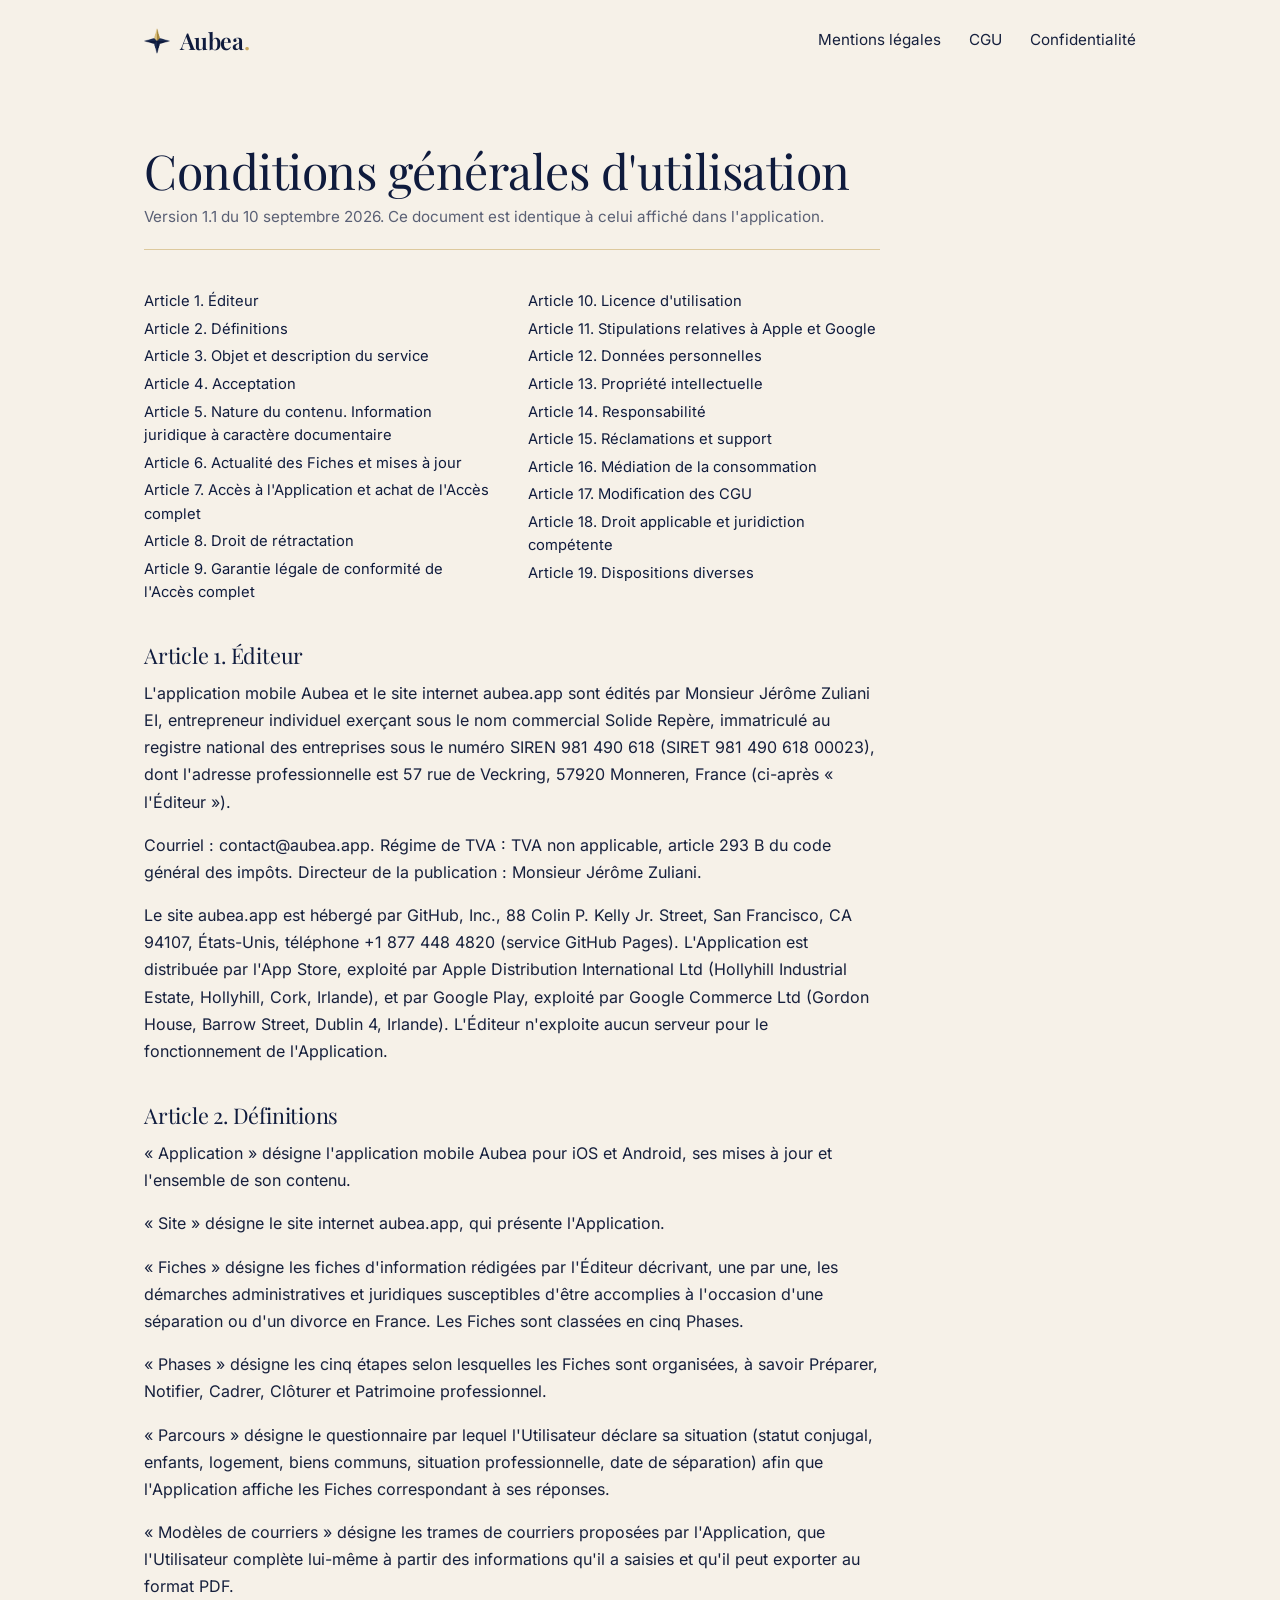
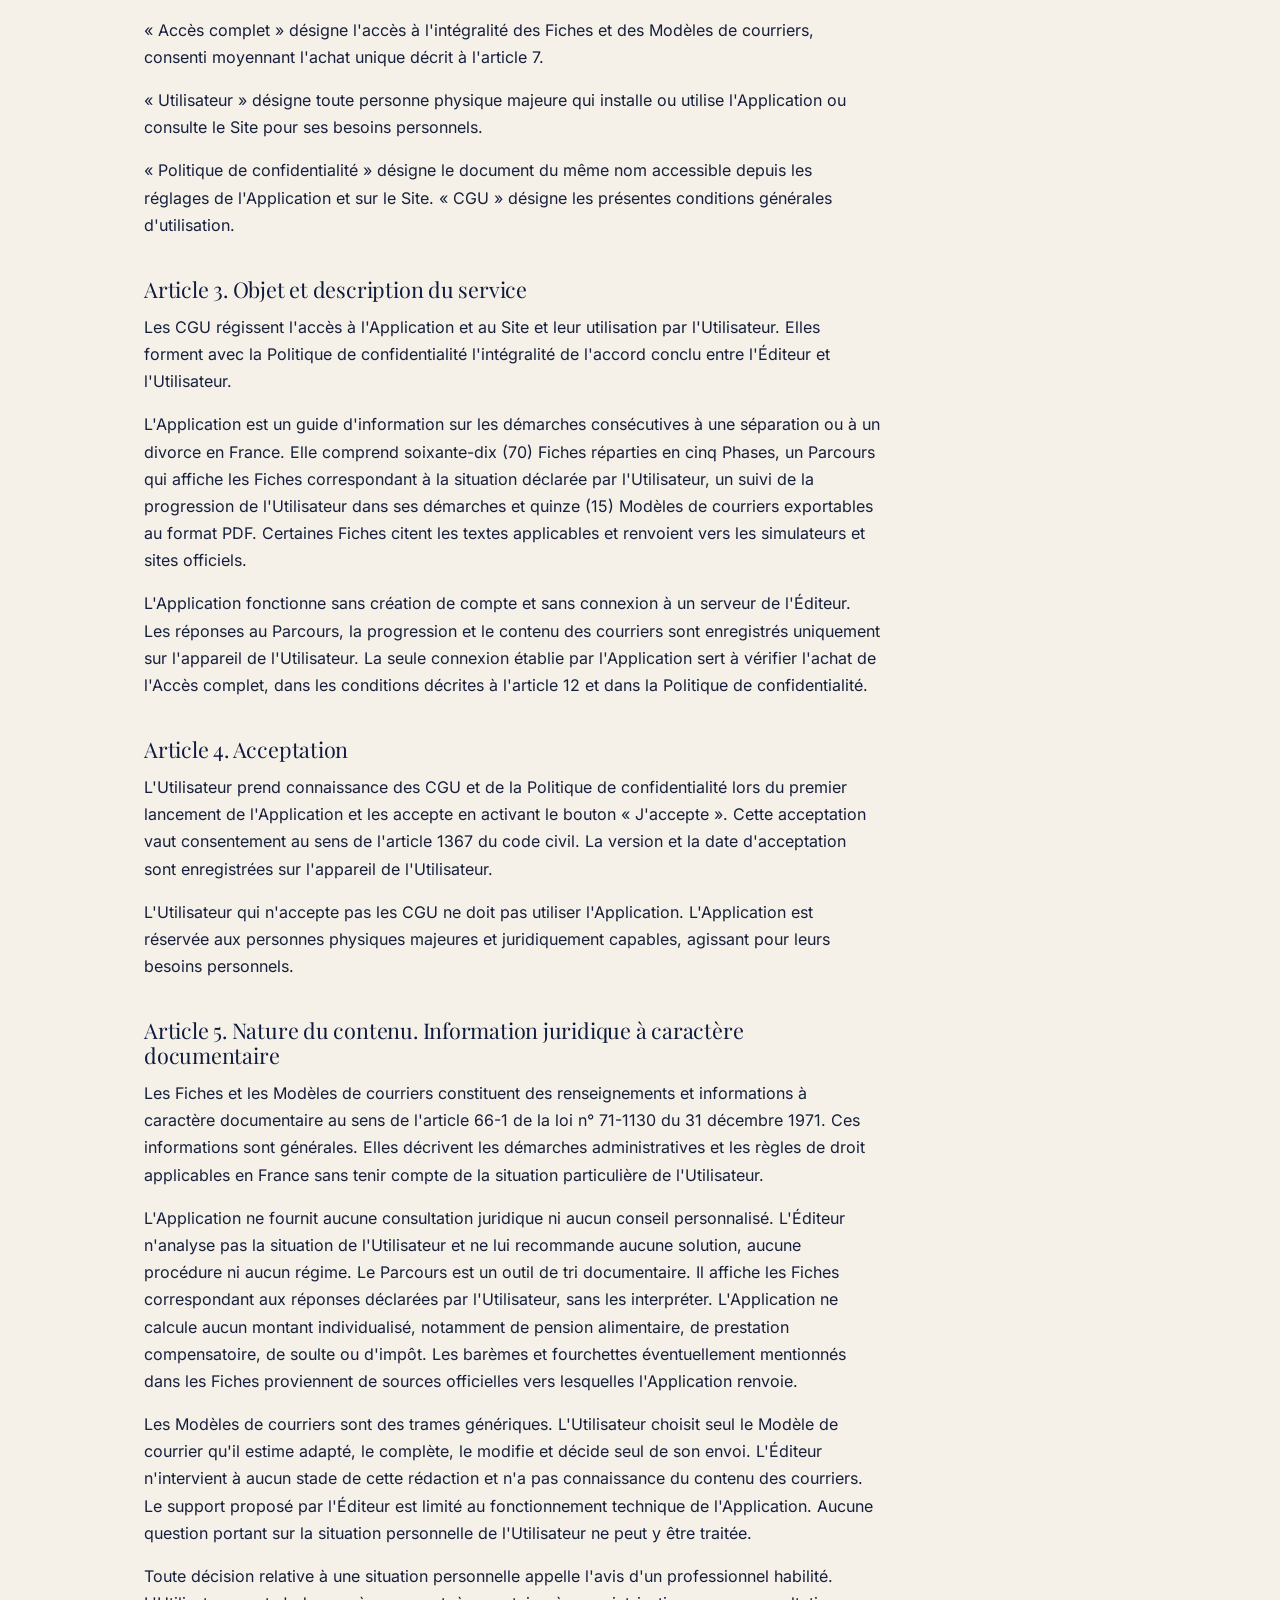
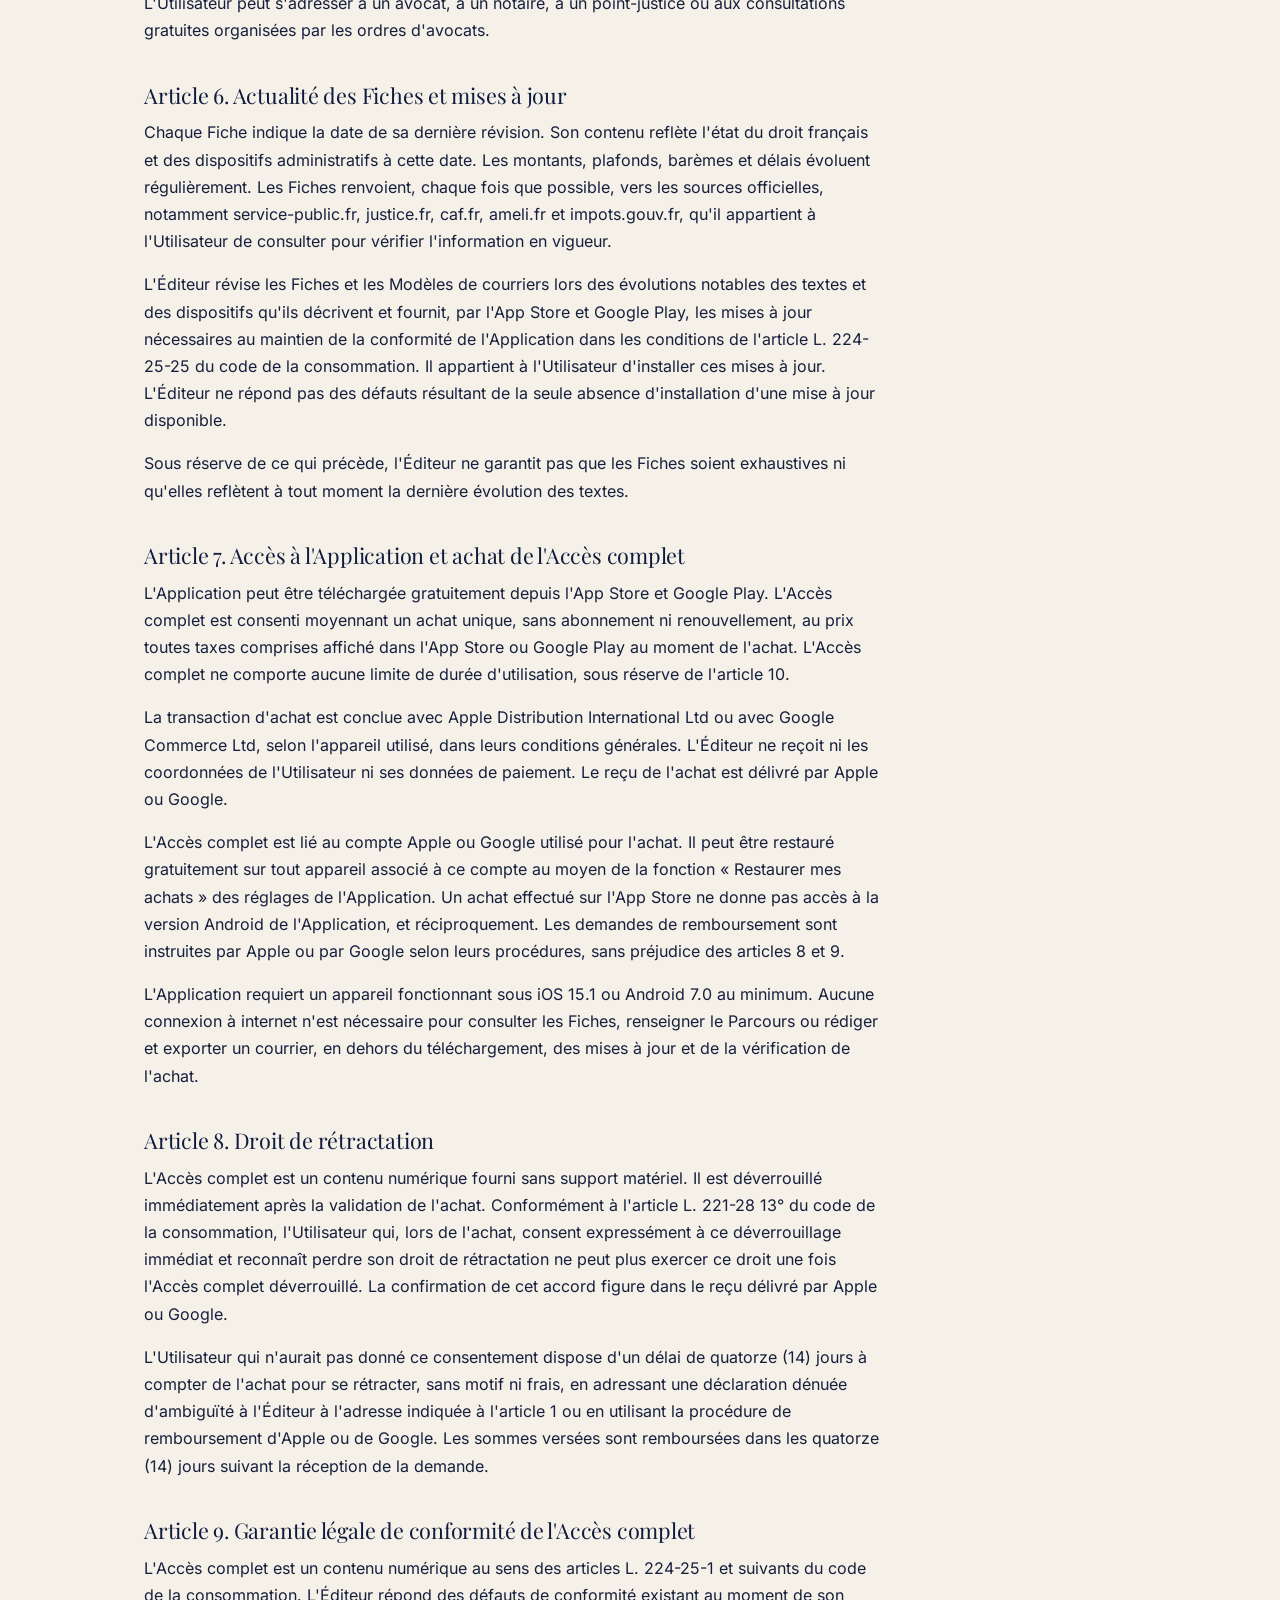
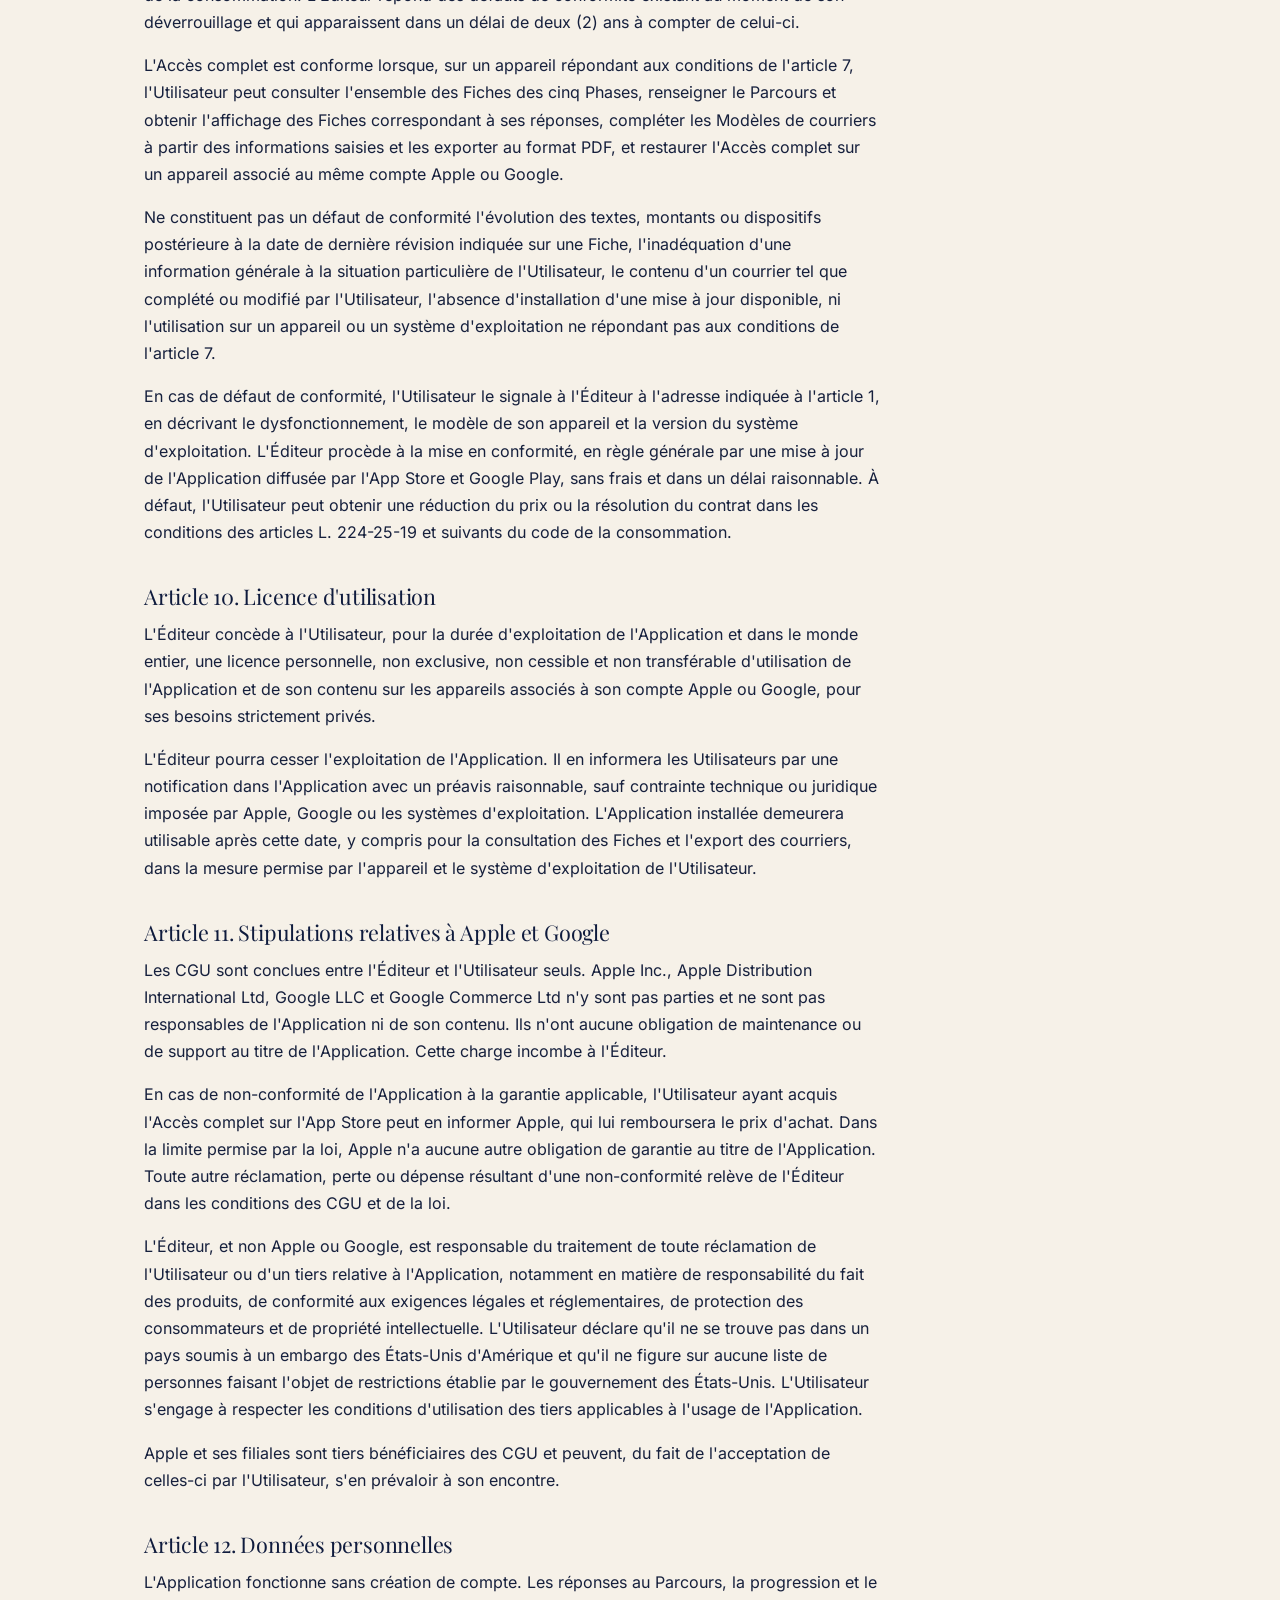
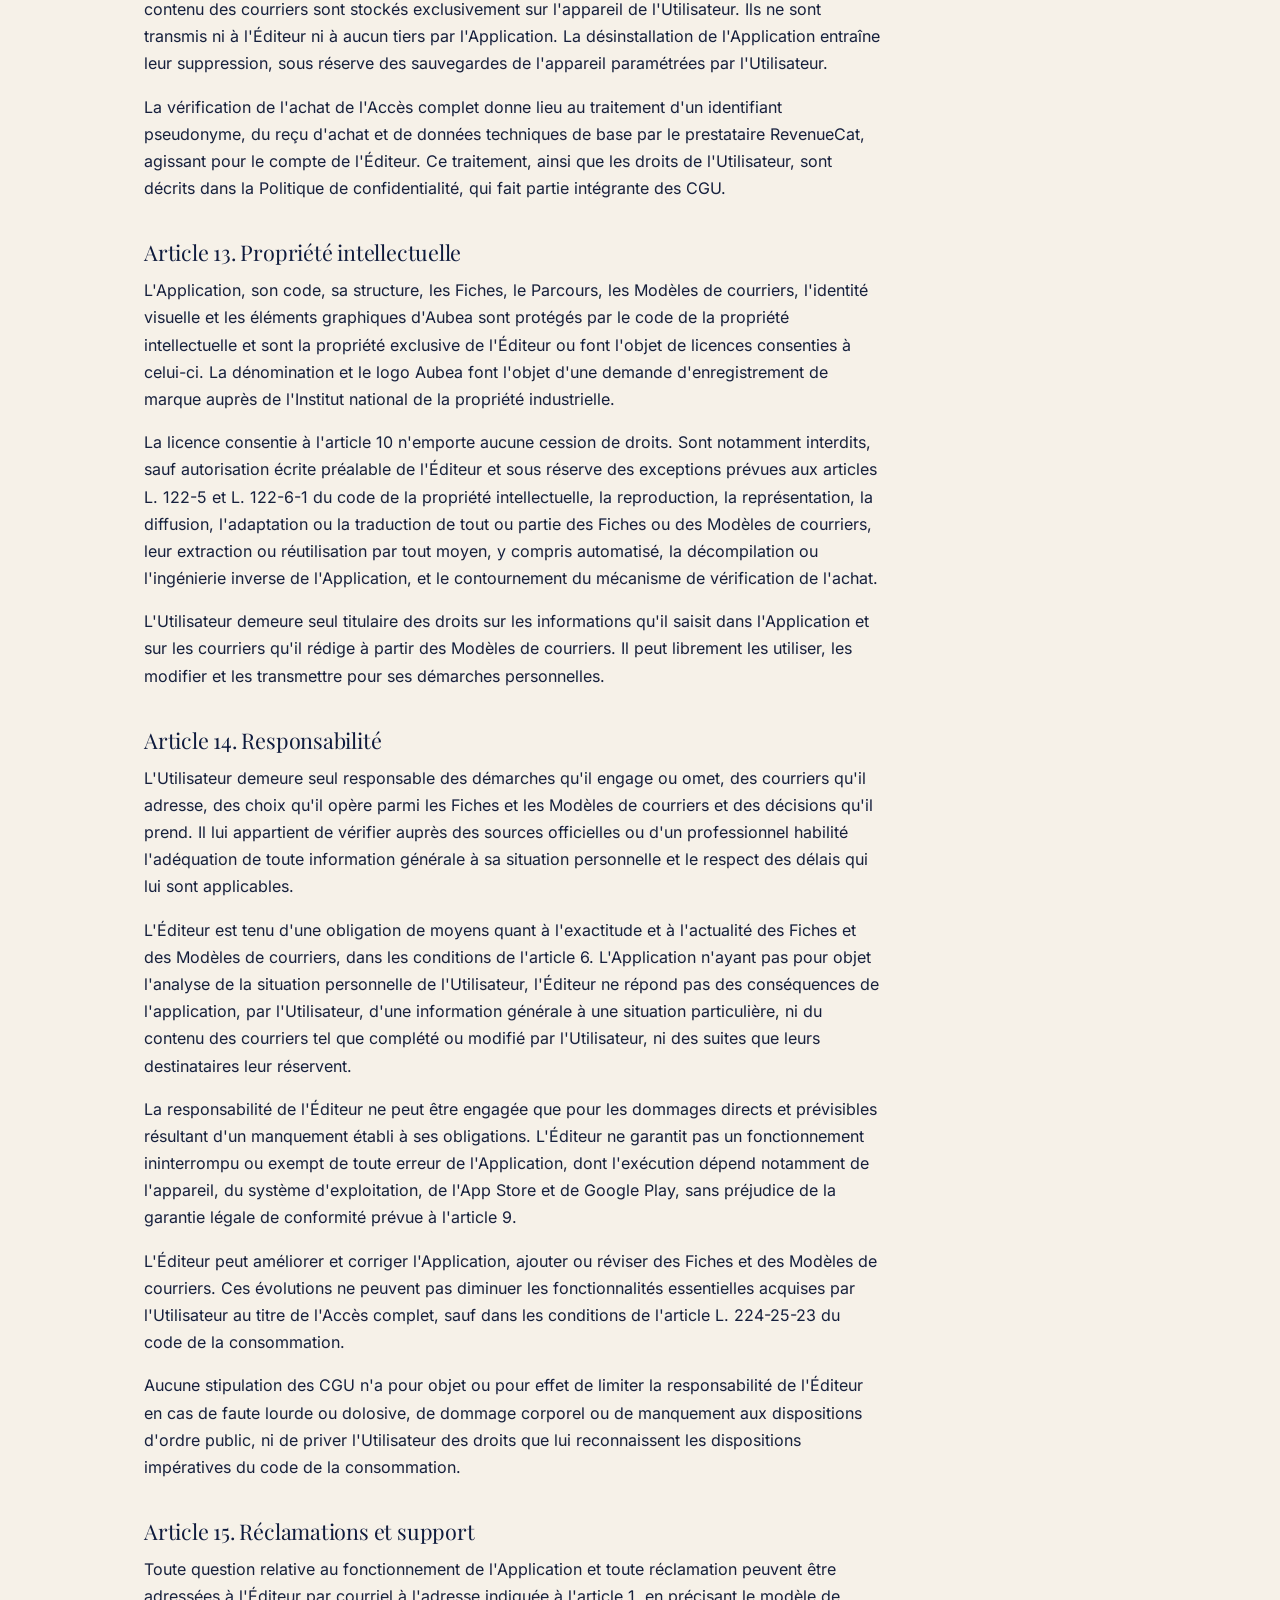
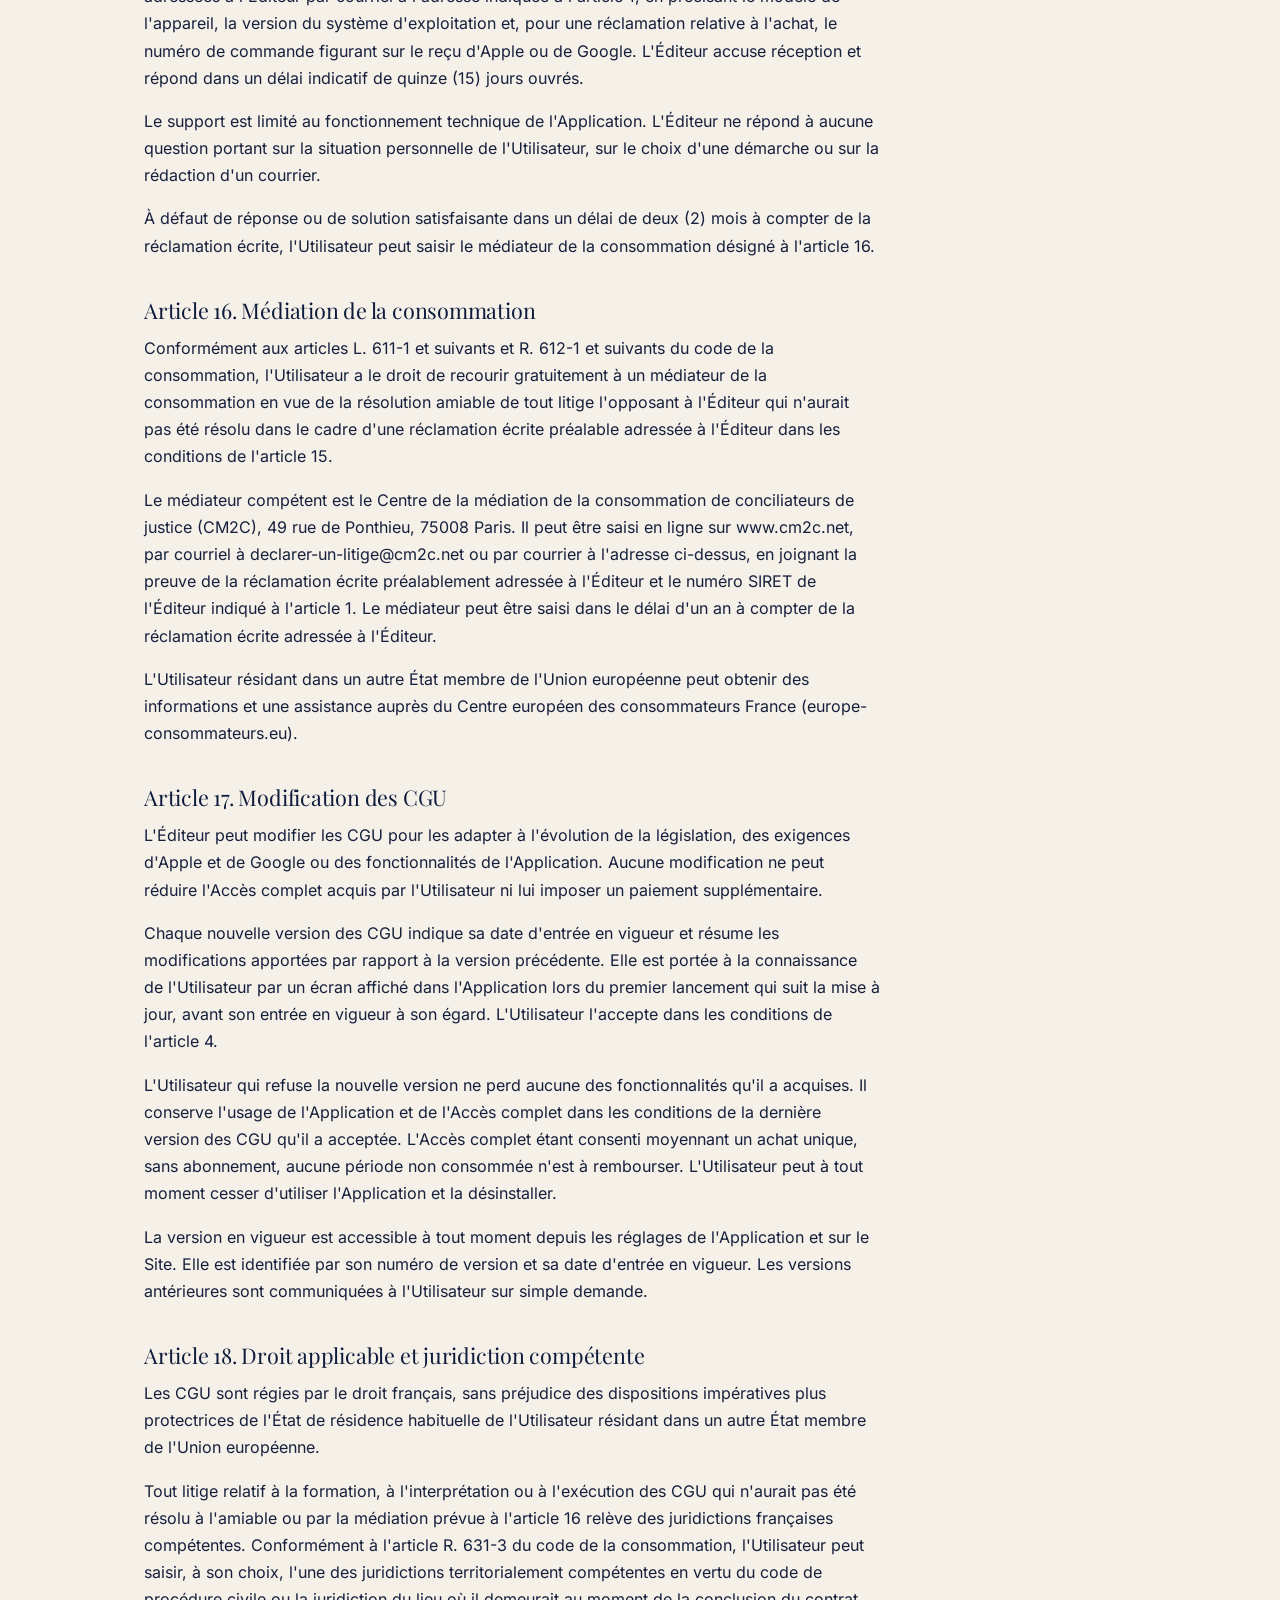
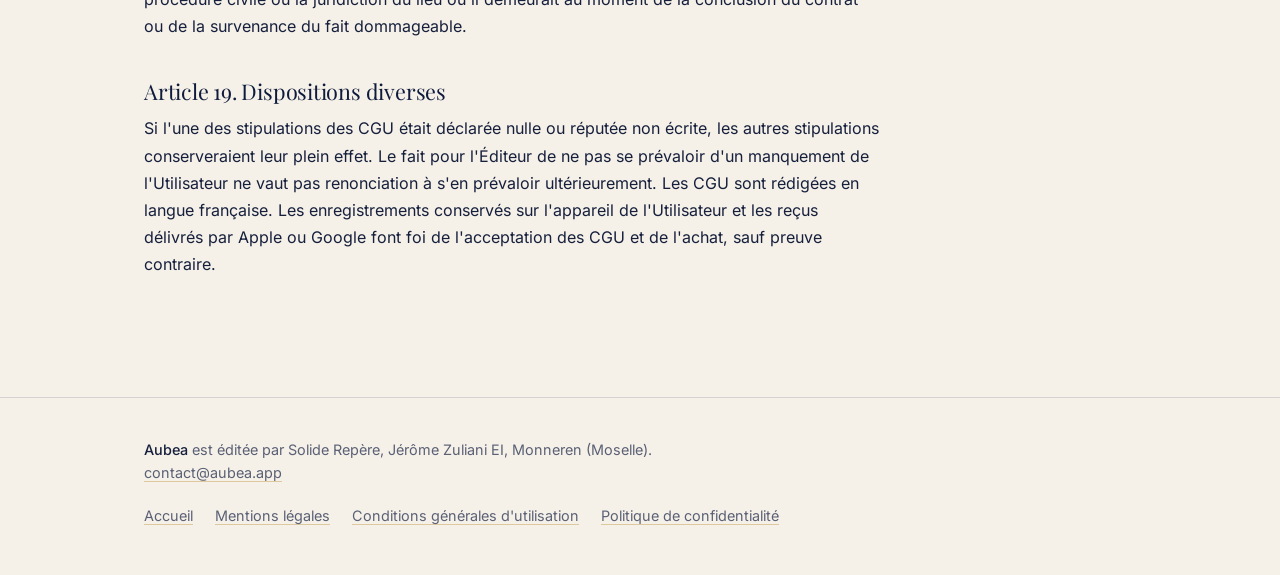
==== cgu.html @ edfd2e70 "Site vitrine aubea.app" ====
<!doctype html>
<html lang="fr">
<head>
  <meta charset="utf-8">
  <meta name="viewport" content="width=device-width, initial-scale=1">
  <title>Conditions générales d'utilisation — Aubea</title>
  <meta name="description" content="Conditions générales d'utilisation de l'application mobile Aubea et du site aubea.app.">
  <link rel="icon" href="images/favicon.png" type="image/png">
  <link rel="apple-touch-icon" href="images/apple-touch-icon.png">
  <meta name="theme-color" content="#0F1B3D">
  <link rel="stylesheet" href="style.css">
</head>
<body>

<header class="site-header">
  <div class="wrap">
    <a class="brand" href="/" aria-label="Aubea, accueil"><img src="images/rose.png" alt=""><span>Aubea</span></a>
    <nav class="site-nav" aria-label="Informations légales">
      <a href="mentions-legales.html">Mentions légales</a>
      <a href="cgu.html">CGU</a>
      <a href="confidentialite.html">Confidentialité</a>
    </nav>
  </div>
</header>

<main class="legal">
  <div class="wrap">
    <article class="doc">
<h1>Conditions générales d'utilisation</h1>
<p class="version">Version 1.1 du 10 septembre 2026. Ce document est identique à celui affiché dans l'application.</p>
<ul class="toc"><li><a href="#article-1-editeur">Article 1. Éditeur</a></li><li><a href="#article-2-definitions">Article 2. Définitions</a></li><li><a href="#article-3-objet-et-description-du-service">Article 3. Objet et description du service</a></li><li><a href="#article-4-acceptation">Article 4. Acceptation</a></li><li><a href="#article-5-nature-du-contenu-information-juridique-a-caractere-documentaire">Article 5. Nature du contenu. Information juridique à caractère documentaire</a></li><li><a href="#article-6-actualite-des-fiches-et-mises-a-jour">Article 6. Actualité des Fiches et mises à jour</a></li><li><a href="#article-7-acces-a-l-application-et-achat-de-l-acces-complet">Article 7. Accès à l'Application et achat de l'Accès complet</a></li><li><a href="#article-8-droit-de-retractation">Article 8. Droit de rétractation</a></li><li><a href="#article-9-garantie-legale-de-conformite-de-l-acces-complet">Article 9. Garantie légale de conformité de l'Accès complet</a></li><li><a href="#article-10-licence-d-utilisation">Article 10. Licence d'utilisation</a></li><li><a href="#article-11-stipulations-relatives-a-apple-et-google">Article 11. Stipulations relatives à Apple et Google</a></li><li><a href="#article-12-donnees-personnelles">Article 12. Données personnelles</a></li><li><a href="#article-13-propriete-intellectuelle">Article 13. Propriété intellectuelle</a></li><li><a href="#article-14-responsabilite">Article 14. Responsabilité</a></li><li><a href="#article-15-reclamations-et-support">Article 15. Réclamations et support</a></li><li><a href="#article-16-mediation-de-la-consommation">Article 16. Médiation de la consommation</a></li><li><a href="#article-17-modification-des-cgu">Article 17. Modification des CGU</a></li><li><a href="#article-18-droit-applicable-et-juridiction-competente">Article 18. Droit applicable et juridiction compétente</a></li><li><a href="#article-19-dispositions-diverses">Article 19. Dispositions diverses</a></li></ul>

<h2 id="article-1-editeur">Article 1. Éditeur</h2>
<p>L'application mobile Aubea et le site internet aubea.app sont édités par Monsieur Jérôme Zuliani EI, entrepreneur individuel exerçant sous le nom commercial Solide Repère, immatriculé au registre national des entreprises sous le numéro SIREN 981 490 618 (SIRET 981 490 618 00023), dont l'adresse professionnelle est 57 rue de Veckring, 57920 Monneren, France (ci-après « l'Éditeur »).</p>
<p>Courriel : contact@aubea.app. Régime de TVA : TVA non applicable, article 293 B du code général des impôts. Directeur de la publication : Monsieur Jérôme Zuliani.</p>
<p>Le site aubea.app est hébergé par GitHub, Inc., 88 Colin P. Kelly Jr. Street, San Francisco, CA 94107, États-Unis, téléphone +1 877 448 4820 (service GitHub Pages). L'Application est distribuée par l'App Store, exploité par Apple Distribution International Ltd (Hollyhill Industrial Estate, Hollyhill, Cork, Irlande), et par Google Play, exploité par Google Commerce Ltd (Gordon House, Barrow Street, Dublin 4, Irlande). L'Éditeur n'exploite aucun serveur pour le fonctionnement de l'Application.</p>

<h2 id="article-2-definitions">Article 2. Définitions</h2>
<p>« Application » désigne l'application mobile Aubea pour iOS et Android, ses mises à jour et l'ensemble de son contenu.</p>
<p>« Site » désigne le site internet aubea.app, qui présente l'Application.</p>
<p>« Fiches » désigne les fiches d'information rédigées par l'Éditeur décrivant, une par une, les démarches administratives et juridiques susceptibles d'être accomplies à l'occasion d'une séparation ou d'un divorce en France. Les Fiches sont classées en cinq Phases.</p>
<p>« Phases » désigne les cinq étapes selon lesquelles les Fiches sont organisées, à savoir Préparer, Notifier, Cadrer, Clôturer et Patrimoine professionnel.</p>
<p>« Parcours » désigne le questionnaire par lequel l'Utilisateur déclare sa situation (statut conjugal, enfants, logement, biens communs, situation professionnelle, date de séparation) afin que l'Application affiche les Fiches correspondant à ses réponses.</p>
<p>« Modèles de courriers » désigne les trames de courriers proposées par l'Application, que l'Utilisateur complète lui-même à partir des informations qu'il a saisies et qu'il peut exporter au format PDF.</p>
<p>« Accès complet » désigne l'accès à l'intégralité des Fiches et des Modèles de courriers, consenti moyennant l'achat unique décrit à l'article 7.</p>
<p>« Utilisateur » désigne toute personne physique majeure qui installe ou utilise l'Application ou consulte le Site pour ses besoins personnels.</p>
<p>« Politique de confidentialité » désigne le document du même nom accessible depuis les réglages de l'Application et sur le Site. « CGU » désigne les présentes conditions générales d'utilisation.</p>

<h2 id="article-3-objet-et-description-du-service">Article 3. Objet et description du service</h2>
<p>Les CGU régissent l'accès à l'Application et au Site et leur utilisation par l'Utilisateur. Elles forment avec la Politique de confidentialité l'intégralité de l'accord conclu entre l'Éditeur et l'Utilisateur.</p>
<p>L'Application est un guide d'information sur les démarches consécutives à une séparation ou à un divorce en France. Elle comprend soixante-dix (70) Fiches réparties en cinq Phases, un Parcours qui affiche les Fiches correspondant à la situation déclarée par l'Utilisateur, un suivi de la progression de l'Utilisateur dans ses démarches et quinze (15) Modèles de courriers exportables au format PDF. Certaines Fiches citent les textes applicables et renvoient vers les simulateurs et sites officiels.</p>
<p>L'Application fonctionne sans création de compte et sans connexion à un serveur de l'Éditeur. Les réponses au Parcours, la progression et le contenu des courriers sont enregistrés uniquement sur l'appareil de l'Utilisateur. La seule connexion établie par l'Application sert à vérifier l'achat de l'Accès complet, dans les conditions décrites à l'article 12 et dans la Politique de confidentialité.</p>

<h2 id="article-4-acceptation">Article 4. Acceptation</h2>
<p>L'Utilisateur prend connaissance des CGU et de la Politique de confidentialité lors du premier lancement de l'Application et les accepte en activant le bouton « J'accepte ». Cette acceptation vaut consentement au sens de l'article 1367 du code civil. La version et la date d'acceptation sont enregistrées sur l'appareil de l'Utilisateur.</p>
<p>L'Utilisateur qui n'accepte pas les CGU ne doit pas utiliser l'Application. L'Application est réservée aux personnes physiques majeures et juridiquement capables, agissant pour leurs besoins personnels.</p>

<h2 id="article-5-nature-du-contenu-information-juridique-a-caractere-documentaire">Article 5. Nature du contenu. Information juridique à caractère documentaire</h2>
<p>Les Fiches et les Modèles de courriers constituent des renseignements et informations à caractère documentaire au sens de l'article 66-1 de la loi n° 71-1130 du 31 décembre 1971. Ces informations sont générales. Elles décrivent les démarches administratives et les règles de droit applicables en France sans tenir compte de la situation particulière de l'Utilisateur.</p>
<p>L'Application ne fournit aucune consultation juridique ni aucun conseil personnalisé. L'Éditeur n'analyse pas la situation de l'Utilisateur et ne lui recommande aucune solution, aucune procédure ni aucun régime. Le Parcours est un outil de tri documentaire. Il affiche les Fiches correspondant aux réponses déclarées par l'Utilisateur, sans les interpréter. L'Application ne calcule aucun montant individualisé, notamment de pension alimentaire, de prestation compensatoire, de soulte ou d'impôt. Les barèmes et fourchettes éventuellement mentionnés dans les Fiches proviennent de sources officielles vers lesquelles l'Application renvoie.</p>
<p>Les Modèles de courriers sont des trames génériques. L'Utilisateur choisit seul le Modèle de courrier qu'il estime adapté, le complète, le modifie et décide seul de son envoi. L'Éditeur n'intervient à aucun stade de cette rédaction et n'a pas connaissance du contenu des courriers. Le support proposé par l'Éditeur est limité au fonctionnement technique de l'Application. Aucune question portant sur la situation personnelle de l'Utilisateur ne peut y être traitée.</p>
<p>Toute décision relative à une situation personnelle appelle l'avis d'un professionnel habilité. L'Utilisateur peut s'adresser à un avocat, à un notaire, à un point-justice ou aux consultations gratuites organisées par les ordres d'avocats.</p>

<h2 id="article-6-actualite-des-fiches-et-mises-a-jour">Article 6. Actualité des Fiches et mises à jour</h2>
<p>Chaque Fiche indique la date de sa dernière révision. Son contenu reflète l'état du droit français et des dispositifs administratifs à cette date. Les montants, plafonds, barèmes et délais évoluent régulièrement. Les Fiches renvoient, chaque fois que possible, vers les sources officielles, notamment service-public.fr, justice.fr, caf.fr, ameli.fr et impots.gouv.fr, qu'il appartient à l'Utilisateur de consulter pour vérifier l'information en vigueur.</p>
<p>L'Éditeur révise les Fiches et les Modèles de courriers lors des évolutions notables des textes et des dispositifs qu'ils décrivent et fournit, par l'App Store et Google Play, les mises à jour nécessaires au maintien de la conformité de l'Application dans les conditions de l'article L. 224-25-25 du code de la consommation. Il appartient à l'Utilisateur d'installer ces mises à jour. L'Éditeur ne répond pas des défauts résultant de la seule absence d'installation d'une mise à jour disponible.</p>
<p>Sous réserve de ce qui précède, l'Éditeur ne garantit pas que les Fiches soient exhaustives ni qu'elles reflètent à tout moment la dernière évolution des textes.</p>

<h2 id="article-7-acces-a-l-application-et-achat-de-l-acces-complet">Article 7. Accès à l'Application et achat de l'Accès complet</h2>
<p>L'Application peut être téléchargée gratuitement depuis l'App Store et Google Play. L'Accès complet est consenti moyennant un achat unique, sans abonnement ni renouvellement, au prix toutes taxes comprises affiché dans l'App Store ou Google Play au moment de l'achat. L'Accès complet ne comporte aucune limite de durée d'utilisation, sous réserve de l'article 10.</p>
<p>La transaction d'achat est conclue avec Apple Distribution International Ltd ou avec Google Commerce Ltd, selon l'appareil utilisé, dans leurs conditions générales. L'Éditeur ne reçoit ni les coordonnées de l'Utilisateur ni ses données de paiement. Le reçu de l'achat est délivré par Apple ou Google.</p>
<p>L'Accès complet est lié au compte Apple ou Google utilisé pour l'achat. Il peut être restauré gratuitement sur tout appareil associé à ce compte au moyen de la fonction « Restaurer mes achats » des réglages de l'Application. Un achat effectué sur l'App Store ne donne pas accès à la version Android de l'Application, et réciproquement. Les demandes de remboursement sont instruites par Apple ou par Google selon leurs procédures, sans préjudice des articles 8 et 9.</p>
<p>L'Application requiert un appareil fonctionnant sous iOS 15.1 ou Android 7.0 au minimum. Aucune connexion à internet n'est nécessaire pour consulter les Fiches, renseigner le Parcours ou rédiger et exporter un courrier, en dehors du téléchargement, des mises à jour et de la vérification de l'achat.</p>

<h2 id="article-8-droit-de-retractation">Article 8. Droit de rétractation</h2>
<p>L'Accès complet est un contenu numérique fourni sans support matériel. Il est déverrouillé immédiatement après la validation de l'achat. Conformément à l'article L. 221-28 13° du code de la consommation, l'Utilisateur qui, lors de l'achat, consent expressément à ce déverrouillage immédiat et reconnaît perdre son droit de rétractation ne peut plus exercer ce droit une fois l'Accès complet déverrouillé. La confirmation de cet accord figure dans le reçu délivré par Apple ou Google.</p>
<p>L'Utilisateur qui n'aurait pas donné ce consentement dispose d'un délai de quatorze (14) jours à compter de l'achat pour se rétracter, sans motif ni frais, en adressant une déclaration dénuée d'ambiguïté à l'Éditeur à l'adresse indiquée à l'article 1 ou en utilisant la procédure de remboursement d'Apple ou de Google. Les sommes versées sont remboursées dans les quatorze (14) jours suivant la réception de la demande.</p>

<h2 id="article-9-garantie-legale-de-conformite-de-l-acces-complet">Article 9. Garantie légale de conformité de l'Accès complet</h2>
<p>L'Accès complet est un contenu numérique au sens des articles L. 224-25-1 et suivants du code de la consommation. L'Éditeur répond des défauts de conformité existant au moment de son déverrouillage et qui apparaissent dans un délai de deux (2) ans à compter de celui-ci.</p>
<p>L'Accès complet est conforme lorsque, sur un appareil répondant aux conditions de l'article 7, l'Utilisateur peut consulter l'ensemble des Fiches des cinq Phases, renseigner le Parcours et obtenir l'affichage des Fiches correspondant à ses réponses, compléter les Modèles de courriers à partir des informations saisies et les exporter au format PDF, et restaurer l'Accès complet sur un appareil associé au même compte Apple ou Google.</p>
<p>Ne constituent pas un défaut de conformité l'évolution des textes, montants ou dispositifs postérieure à la date de dernière révision indiquée sur une Fiche, l'inadéquation d'une information générale à la situation particulière de l'Utilisateur, le contenu d'un courrier tel que complété ou modifié par l'Utilisateur, l'absence d'installation d'une mise à jour disponible, ni l'utilisation sur un appareil ou un système d'exploitation ne répondant pas aux conditions de l'article 7.</p>
<p>En cas de défaut de conformité, l'Utilisateur le signale à l'Éditeur à l'adresse indiquée à l'article 1, en décrivant le dysfonctionnement, le modèle de son appareil et la version du système d'exploitation. L'Éditeur procède à la mise en conformité, en règle générale par une mise à jour de l'Application diffusée par l'App Store et Google Play, sans frais et dans un délai raisonnable. À défaut, l'Utilisateur peut obtenir une réduction du prix ou la résolution du contrat dans les conditions des articles L. 224-25-19 et suivants du code de la consommation.</p>

<h2 id="article-10-licence-d-utilisation">Article 10. Licence d'utilisation</h2>
<p>L'Éditeur concède à l'Utilisateur, pour la durée d'exploitation de l'Application et dans le monde entier, une licence personnelle, non exclusive, non cessible et non transférable d'utilisation de l'Application et de son contenu sur les appareils associés à son compte Apple ou Google, pour ses besoins strictement privés.</p>
<p>L'Éditeur pourra cesser l'exploitation de l'Application. Il en informera les Utilisateurs par une notification dans l'Application avec un préavis raisonnable, sauf contrainte technique ou juridique imposée par Apple, Google ou les systèmes d'exploitation. L'Application installée demeurera utilisable après cette date, y compris pour la consultation des Fiches et l'export des courriers, dans la mesure permise par l'appareil et le système d'exploitation de l'Utilisateur.</p>

<h2 id="article-11-stipulations-relatives-a-apple-et-google">Article 11. Stipulations relatives à Apple et Google</h2>
<p>Les CGU sont conclues entre l'Éditeur et l'Utilisateur seuls. Apple Inc., Apple Distribution International Ltd, Google LLC et Google Commerce Ltd n'y sont pas parties et ne sont pas responsables de l'Application ni de son contenu. Ils n'ont aucune obligation de maintenance ou de support au titre de l'Application. Cette charge incombe à l'Éditeur.</p>
<p>En cas de non-conformité de l'Application à la garantie applicable, l'Utilisateur ayant acquis l'Accès complet sur l'App Store peut en informer Apple, qui lui remboursera le prix d'achat. Dans la limite permise par la loi, Apple n'a aucune autre obligation de garantie au titre de l'Application. Toute autre réclamation, perte ou dépense résultant d'une non-conformité relève de l'Éditeur dans les conditions des CGU et de la loi.</p>
<p>L'Éditeur, et non Apple ou Google, est responsable du traitement de toute réclamation de l'Utilisateur ou d'un tiers relative à l'Application, notamment en matière de responsabilité du fait des produits, de conformité aux exigences légales et réglementaires, de protection des consommateurs et de propriété intellectuelle. L'Utilisateur déclare qu'il ne se trouve pas dans un pays soumis à un embargo des États-Unis d'Amérique et qu'il ne figure sur aucune liste de personnes faisant l'objet de restrictions établie par le gouvernement des États-Unis. L'Utilisateur s'engage à respecter les conditions d'utilisation des tiers applicables à l'usage de l'Application.</p>
<p>Apple et ses filiales sont tiers bénéficiaires des CGU et peuvent, du fait de l'acceptation de celles-ci par l'Utilisateur, s'en prévaloir à son encontre.</p>

<h2 id="article-12-donnees-personnelles">Article 12. Données personnelles</h2>
<p>L'Application fonctionne sans création de compte. Les réponses au Parcours, la progression et le contenu des courriers sont stockés exclusivement sur l'appareil de l'Utilisateur. Ils ne sont transmis ni à l'Éditeur ni à aucun tiers par l'Application. La désinstallation de l'Application entraîne leur suppression, sous réserve des sauvegardes de l'appareil paramétrées par l'Utilisateur.</p>
<p>La vérification de l'achat de l'Accès complet donne lieu au traitement d'un identifiant pseudonyme, du reçu d'achat et de données techniques de base par le prestataire RevenueCat, agissant pour le compte de l'Éditeur. Ce traitement, ainsi que les droits de l'Utilisateur, sont décrits dans la Politique de confidentialité, qui fait partie intégrante des CGU.</p>

<h2 id="article-13-propriete-intellectuelle">Article 13. Propriété intellectuelle</h2>
<p>L'Application, son code, sa structure, les Fiches, le Parcours, les Modèles de courriers, l'identité visuelle et les éléments graphiques d'Aubea sont protégés par le code de la propriété intellectuelle et sont la propriété exclusive de l'Éditeur ou font l'objet de licences consenties à celui-ci. La dénomination et le logo Aubea font l'objet d'une demande d'enregistrement de marque auprès de l'Institut national de la propriété industrielle.</p>
<p>La licence consentie à l'article 10 n'emporte aucune cession de droits. Sont notamment interdits, sauf autorisation écrite préalable de l'Éditeur et sous réserve des exceptions prévues aux articles L. 122-5 et L. 122-6-1 du code de la propriété intellectuelle, la reproduction, la représentation, la diffusion, l'adaptation ou la traduction de tout ou partie des Fiches ou des Modèles de courriers, leur extraction ou réutilisation par tout moyen, y compris automatisé, la décompilation ou l'ingénierie inverse de l'Application, et le contournement du mécanisme de vérification de l'achat.</p>
<p>L'Utilisateur demeure seul titulaire des droits sur les informations qu'il saisit dans l'Application et sur les courriers qu'il rédige à partir des Modèles de courriers. Il peut librement les utiliser, les modifier et les transmettre pour ses démarches personnelles.</p>

<h2 id="article-14-responsabilite">Article 14. Responsabilité</h2>
<p>L'Utilisateur demeure seul responsable des démarches qu'il engage ou omet, des courriers qu'il adresse, des choix qu'il opère parmi les Fiches et les Modèles de courriers et des décisions qu'il prend. Il lui appartient de vérifier auprès des sources officielles ou d'un professionnel habilité l'adéquation de toute information générale à sa situation personnelle et le respect des délais qui lui sont applicables.</p>
<p>L'Éditeur est tenu d'une obligation de moyens quant à l'exactitude et à l'actualité des Fiches et des Modèles de courriers, dans les conditions de l'article 6. L'Application n'ayant pas pour objet l'analyse de la situation personnelle de l'Utilisateur, l'Éditeur ne répond pas des conséquences de l'application, par l'Utilisateur, d'une information générale à une situation particulière, ni du contenu des courriers tel que complété ou modifié par l'Utilisateur, ni des suites que leurs destinataires leur réservent.</p>
<p>La responsabilité de l'Éditeur ne peut être engagée que pour les dommages directs et prévisibles résultant d'un manquement établi à ses obligations. L'Éditeur ne garantit pas un fonctionnement ininterrompu ou exempt de toute erreur de l'Application, dont l'exécution dépend notamment de l'appareil, du système d'exploitation, de l'App Store et de Google Play, sans préjudice de la garantie légale de conformité prévue à l'article 9.</p>
<p>L'Éditeur peut améliorer et corriger l'Application, ajouter ou réviser des Fiches et des Modèles de courriers. Ces évolutions ne peuvent pas diminuer les fonctionnalités essentielles acquises par l'Utilisateur au titre de l'Accès complet, sauf dans les conditions de l'article L. 224-25-23 du code de la consommation.</p>
<p>Aucune stipulation des CGU n'a pour objet ou pour effet de limiter la responsabilité de l'Éditeur en cas de faute lourde ou dolosive, de dommage corporel ou de manquement aux dispositions d'ordre public, ni de priver l'Utilisateur des droits que lui reconnaissent les dispositions impératives du code de la consommation.</p>

<h2 id="article-15-reclamations-et-support">Article 15. Réclamations et support</h2>
<p>Toute question relative au fonctionnement de l'Application et toute réclamation peuvent être adressées à l'Éditeur par courriel à l'adresse indiquée à l'article 1, en précisant le modèle de l'appareil, la version du système d'exploitation et, pour une réclamation relative à l'achat, le numéro de commande figurant sur le reçu d'Apple ou de Google. L'Éditeur accuse réception et répond dans un délai indicatif de quinze (15) jours ouvrés.</p>
<p>Le support est limité au fonctionnement technique de l'Application. L'Éditeur ne répond à aucune question portant sur la situation personnelle de l'Utilisateur, sur le choix d'une démarche ou sur la rédaction d'un courrier.</p>
<p>À défaut de réponse ou de solution satisfaisante dans un délai de deux (2) mois à compter de la réclamation écrite, l'Utilisateur peut saisir le médiateur de la consommation désigné à l'article 16.</p>

<h2 id="article-16-mediation-de-la-consommation">Article 16. Médiation de la consommation</h2>
<p>Conformément aux articles L. 611-1 et suivants et R. 612-1 et suivants du code de la consommation, l'Utilisateur a le droit de recourir gratuitement à un médiateur de la consommation en vue de la résolution amiable de tout litige l'opposant à l'Éditeur qui n'aurait pas été résolu dans le cadre d'une réclamation écrite préalable adressée à l'Éditeur dans les conditions de l'article 15.</p>
<p>Le médiateur compétent est le Centre de la médiation de la consommation de conciliateurs de justice (CM2C), 49 rue de Ponthieu, 75008 Paris. Il peut être saisi en ligne sur www.cm2c.net, par courriel à declarer-un-litige@cm2c.net ou par courrier à l'adresse ci-dessus, en joignant la preuve de la réclamation écrite préalablement adressée à l'Éditeur et le numéro SIRET de l'Éditeur indiqué à l'article 1. Le médiateur peut être saisi dans le délai d'un an à compter de la réclamation écrite adressée à l'Éditeur.</p>
<p>L'Utilisateur résidant dans un autre État membre de l'Union européenne peut obtenir des informations et une assistance auprès du Centre européen des consommateurs France (europe-consommateurs.eu).</p>

<h2 id="article-17-modification-des-cgu">Article 17. Modification des CGU</h2>
<p>L'Éditeur peut modifier les CGU pour les adapter à l'évolution de la législation, des exigences d'Apple et de Google ou des fonctionnalités de l'Application. Aucune modification ne peut réduire l'Accès complet acquis par l'Utilisateur ni lui imposer un paiement supplémentaire.</p>
<p>Chaque nouvelle version des CGU indique sa date d'entrée en vigueur et résume les modifications apportées par rapport à la version précédente. Elle est portée à la connaissance de l'Utilisateur par un écran affiché dans l'Application lors du premier lancement qui suit la mise à jour, avant son entrée en vigueur à son égard. L'Utilisateur l'accepte dans les conditions de l'article 4.</p>
<p>L'Utilisateur qui refuse la nouvelle version ne perd aucune des fonctionnalités qu'il a acquises. Il conserve l'usage de l'Application et de l'Accès complet dans les conditions de la dernière version des CGU qu'il a acceptée. L'Accès complet étant consenti moyennant un achat unique, sans abonnement, aucune période non consommée n'est à rembourser. L'Utilisateur peut à tout moment cesser d'utiliser l'Application et la désinstaller.</p>
<p>La version en vigueur est accessible à tout moment depuis les réglages de l'Application et sur le Site. Elle est identifiée par son numéro de version et sa date d'entrée en vigueur. Les versions antérieures sont communiquées à l'Utilisateur sur simple demande.</p>

<h2 id="article-18-droit-applicable-et-juridiction-competente">Article 18. Droit applicable et juridiction compétente</h2>
<p>Les CGU sont régies par le droit français, sans préjudice des dispositions impératives plus protectrices de l'État de résidence habituelle de l'Utilisateur résidant dans un autre État membre de l'Union européenne.</p>
<p>Tout litige relatif à la formation, à l'interprétation ou à l'exécution des CGU qui n'aurait pas été résolu à l'amiable ou par la médiation prévue à l'article 16 relève des juridictions françaises compétentes. Conformément à l'article R. 631-3 du code de la consommation, l'Utilisateur peut saisir, à son choix, l'une des juridictions territorialement compétentes en vertu du code de procédure civile ou la juridiction du lieu où il demeurait au moment de la conclusion du contrat ou de la survenance du fait dommageable.</p>

<h2 id="article-19-dispositions-diverses">Article 19. Dispositions diverses</h2>
<p>Si l'une des stipulations des CGU était déclarée nulle ou réputée non écrite, les autres stipulations conserveraient leur plein effet. Le fait pour l'Éditeur de ne pas se prévaloir d'un manquement de l'Utilisateur ne vaut pas renonciation à s'en prévaloir ultérieurement. Les CGU sont rédigées en langue française. Les enregistrements conservés sur l'appareil de l'Utilisateur et les reçus délivrés par Apple ou Google font foi de l'acceptation des CGU et de l'achat, sauf preuve contraire.</p>
    </article>
  </div>
</main>

<footer class="site-footer">
  <div class="wrap">
    <div class="who"><b>Aubea</b> est éditée par Solide Repère, Jérôme Zuliani EI, Monneren (Moselle).<br><a href="mailto:contact@aubea.app">contact@aubea.app</a></div>
    <nav aria-label="Informations légales">
      <a href="/">Accueil</a>
      <a href="mentions-legales.html">Mentions légales</a>
      <a href="cgu.html">Conditions générales d'utilisation</a>
      <a href="confidentialite.html">Politique de confidentialité</a>
    </nav>
  </div>
</footer>

</body>
</html>
---- style.css ----
/* aubea.app — feuille de style unique. Polices auto-hébergées (aucun appel externe). */

@font-face { font-family: "Playfair Display"; font-style: normal; font-weight: 400; font-display: swap; src: url("fonts/playfair-display-latin-400-normal.woff2") format("woff2"); }
@font-face { font-family: "Playfair Display"; font-style: italic; font-weight: 400; font-display: swap; src: url("fonts/playfair-display-latin-400-italic.woff2") format("woff2"); }
@font-face { font-family: "Playfair Display"; font-style: normal; font-weight: 500; font-display: swap; src: url("fonts/playfair-display-latin-500-normal.woff2") format("woff2"); }
@font-face { font-family: "Playfair Display"; font-style: normal; font-weight: 600; font-display: swap; src: url("fonts/playfair-display-latin-600-normal.woff2") format("woff2"); }
@font-face { font-family: "Inter"; font-style: normal; font-weight: 400; font-display: swap; src: url("fonts/inter-latin-400-normal.woff2") format("woff2"); }
@font-face { font-family: "Inter"; font-style: normal; font-weight: 500; font-display: swap; src: url("fonts/inter-latin-500-normal.woff2") format("woff2"); }
@font-face { font-family: "Inter"; font-style: normal; font-weight: 600; font-display: swap; src: url("fonts/inter-latin-600-normal.woff2") format("woff2"); }

:root {
  --navy: #0F1B3D;
  --navy-deep: #0A1330;
  --gold: #C9A961;
  --gold-soft: #E6D5A8;
  --cream: #F6F1E8;
  --paper: #FCFAF5;
  --ink: #16203D;
  --muted: #5A6075;
  --line: rgba(15, 27, 61, 0.14);
  --line-gold: rgba(201, 169, 97, 0.55);
  --serif: "Playfair Display", "Iowan Old Style", Georgia, serif;
  --sans: "Inter", -apple-system, "Segoe UI", Helvetica, Arial, sans-serif;
  --measure: 62ch;
  --gutter: clamp(20px, 5vw, 64px);
}

*, *::before, *::after { box-sizing: border-box; }
html { scroll-behavior: smooth; -webkit-text-size-adjust: 100%; }
@media (prefers-reduced-motion: reduce) { html { scroll-behavior: auto; } }

body {
  margin: 0;
  font-family: var(--sans);
  font-size: 17px;
  line-height: 1.6;
  color: var(--ink);
  background: var(--cream);
}

h1, h2, h3 { font-family: var(--serif); font-weight: 400; margin: 0; letter-spacing: -0.01em; }
h1 { font-size: clamp(2.4rem, 6vw, 4.4rem); line-height: 1.05; }
h2 { font-size: clamp(1.9rem, 3.6vw, 2.7rem); line-height: 1.15; }
h3 { font-size: 1.4rem; line-height: 1.25; }
p { margin: 0 0 1em; }
a { color: var(--navy); text-decoration-color: var(--line-gold); text-underline-offset: 3px; }
a:hover { text-decoration-color: var(--gold); }
:focus-visible { outline: 2px solid var(--gold); outline-offset: 3px; }
img { max-width: 100%; height: auto; display: block; }
.wrap { max-width: 1120px; margin: 0 auto; padding-inline: var(--gutter); }

/* ─── En-tête ─── */
.site-header { padding: 22px 0; }
.site-header .wrap { display: flex; align-items: center; justify-content: space-between; gap: 24px; }
.brand { display: inline-flex; align-items: center; gap: 10px; text-decoration: none; color: var(--navy); }
.brand img { width: 26px; height: 26px; }
.brand span { font-family: var(--serif); font-size: 1.45rem; font-weight: 600; letter-spacing: -0.01em; }
.brand span::after { content: "."; color: var(--gold); }
.site-nav { display: flex; gap: 28px; font-size: 0.95rem; }
.site-nav a { text-decoration: none; color: var(--ink); }
.site-nav a:hover { color: var(--navy); text-decoration: underline; }
.site-nav a { white-space: nowrap; }
@media (max-width: 560px) { .site-nav { gap: 16px; font-size: 0.9rem; } .site-nav a:first-child { display: none; } }

/* ─── Hero ─── */
.hero { padding: clamp(32px, 7vw, 96px) 0 clamp(40px, 7vw, 96px); }
.hero .wrap { display: grid; grid-template-columns: minmax(0, 1.15fr) minmax(0, 0.85fr); gap: clamp(32px, 6vw, 80px); align-items: center; }
.hero-copy { max-width: 36rem; }
.hero-copy h1 { margin-bottom: 24px; color: var(--navy); }
.hero-copy .lead { font-size: 1.15rem; line-height: 1.55; color: var(--ink); max-width: 32rem; }
.hero-copy .lead strong { font-weight: 600; }
.store-row { display: flex; flex-wrap: wrap; gap: 12px; margin: 28px 0 14px; }
.store {
  display: inline-flex; align-items: center; gap: 12px;
  padding: 12px 18px 12px 14px; border-radius: 12px;
  border: 1.5px solid var(--navy); color: var(--navy); text-decoration: none;
  font-size: 0.95rem; line-height: 1.15; background: transparent;
}
.store svg { width: 22px; height: 22px; flex: none; }
.store small { display: block; font-size: 0.72rem; color: var(--muted); }
.store b { font-weight: 600; }
.store[aria-disabled="true"] { opacity: 0.6; cursor: default; }
.hero-note { font-size: 0.92rem; color: var(--muted); margin: 0; }

/* La rose des vents : l'élément mémorable, posée sur deux anneaux gradués. */
.compass { position: relative; aspect-ratio: 1; width: min(100%, 440px); margin-inline: auto; }
.compass .ring { position: absolute; inset: 0; border-radius: 50%; border: 1px solid var(--line-gold); }
.compass .ring.inner { inset: 13%; border-color: var(--line); }
.compass .ticks { position: absolute; inset: 0; border-radius: 50%;
  background:
    conic-gradient(from -0.4deg, var(--gold) 0 0.8deg, transparent 0 90deg),
    conic-gradient(from 89.6deg, var(--gold) 0 0.8deg, transparent 0 90deg),
    conic-gradient(from 179.6deg, var(--gold) 0 0.8deg, transparent 0 90deg),
    conic-gradient(from 269.6deg, var(--gold) 0 0.8deg, transparent 0 90deg);
  -webkit-mask: radial-gradient(circle, transparent 0 46%, #000 46.5% 50%, transparent 50.5%);
          mask: radial-gradient(circle, transparent 0 46%, #000 46.5% 50%, transparent 50.5%);
}
.compass img { position: absolute; inset: 24%; width: 52%; height: 52%; object-fit: contain; }
.compass .pt { position: absolute; font-family: var(--serif); font-size: 0.95rem; color: var(--muted); letter-spacing: 0.04em; }
.compass .pt.n { top: 2.5%; left: 50%; transform: translateX(-50%); }
.compass .pt.s { bottom: 2.5%; left: 50%; transform: translateX(-50%); }
.compass .pt.e { right: 3%; top: 50%; transform: translateY(-50%); }
.compass .pt.w { left: 3%; top: 50%; transform: translateY(-50%); }

@media (max-width: 860px) {
  .hero .wrap { grid-template-columns: 1fr; }
  .compass { width: min(72vw, 340px); order: -1; }
}

/* ─── Sections ─── */
.section { padding: clamp(48px, 8vw, 112px) 0; }
.section + .section { border-top: 1px solid var(--line); }
.section-head { max-width: 40rem; margin-bottom: clamp(28px, 4vw, 48px); }
.section-head h2 { color: var(--navy); margin-bottom: 14px; }
.section-head p { color: var(--muted); font-size: 1.05rem; margin: 0; }

.prose { max-width: var(--measure); }
.prose h2, .limits h2 { color: var(--navy); margin-bottom: 18px; }
.prose p { font-size: 1.08rem; }
.prose .pull { font-family: var(--serif); font-style: italic; font-size: 1.45rem; line-height: 1.35; color: var(--navy); margin: 28px 0 0; padding-left: 20px; border-left: 2px solid var(--gold); }

/* Les cinq phases : une vraie séquence, donc numérotée. */
.phases { list-style: none; margin: 0; padding: 0; display: grid; grid-template-columns: repeat(5, 1fr); gap: 0; border-top: 1px solid var(--navy); }
.phases li { padding: 22px 18px 26px 0; border-right: 1px solid var(--line); margin-right: 18px; }
.phases li:last-child { border-right: 0; margin-right: 0; }
.phases .num { font-family: var(--serif); font-size: 2.2rem; line-height: 1; color: var(--gold); }
.phases h3 { margin: 10px 0 4px; font-size: 1.35rem; color: var(--navy); }
.phases .count { font-size: 0.85rem; color: var(--muted); margin-bottom: 10px; }
.phases p { font-size: 0.95rem; color: var(--ink); margin: 0; }
.phases .opt { font-size: 0.82rem; color: var(--muted); margin-top: 10px; }
@media (max-width: 960px) { .phases { grid-template-columns: repeat(2, 1fr); border-top: 0; } .phases li { border-right: 0; margin-right: 0; border-top: 1px solid var(--navy); padding-right: 18px; } }
@media (max-width: 520px) { .phases { grid-template-columns: 1fr; } }

/* Trois colonnes « comment ça marche » : sans cartes, colonnes séparées par des filets. */
.how { display: grid; grid-template-columns: repeat(3, 1fr); gap: clamp(24px, 4vw, 56px); }
.how > div { padding-top: 18px; border-top: 2px solid var(--gold); }
.how h3 { color: var(--navy); margin-bottom: 10px; }
.how p { font-size: 0.98rem; margin: 0 0 10px; }
.how ul { margin: 0; padding-left: 18px; font-size: 0.95rem; color: var(--ink); }
.how li { margin-bottom: 4px; }
@media (max-width: 800px) { .how { grid-template-columns: 1fr; } }

/* ─── Aperçu sombre avec la maquette téléphone ─── */
.dark { background: var(--navy-deep); color: #fff; }
.dark .section-head h2 { color: #fff; }
.dark .section-head p { color: rgba(255,255,255,0.7); }
.preview { display: grid; grid-template-columns: minmax(0, 1fr) minmax(0, 1fr); gap: clamp(28px, 5vw, 72px); align-items: center; }
.preview .section-head { margin-bottom: 0; }
.preview .section-head p + p { margin-top: 12px; }
.phone { width: min(100%, 360px); margin-inline: auto; background: var(--cream); color: var(--ink); border-radius: 36px; padding: 18px 16px 22px; box-shadow: 0 30px 60px rgba(0,0,0,0.35), 0 0 0 8px #1C2749, 0 0 0 9px rgba(255,255,255,0.08); }
.phone .bar { width: 96px; height: 5px; border-radius: 3px; background: rgba(15,27,61,0.18); margin: 0 auto 18px; }
.phone .kicker { font-size: 0.72rem; letter-spacing: 0.08em; text-transform: uppercase; color: var(--gold); font-weight: 600; }
.phone .ttl { font-family: var(--serif); font-size: 1.35rem; color: var(--navy); margin: 6px 0 12px; }
.phone .progress { height: 6px; border-radius: 3px; background: rgba(15,27,61,0.12); overflow: hidden; margin-bottom: 16px; }
.phone .progress i { display: block; height: 100%; width: 43%; background: var(--gold); }
.phone ul { list-style: none; margin: 0; padding: 0; }
.phone li { display: flex; align-items: center; gap: 10px; background: #fff; border-radius: 12px; padding: 11px 12px; margin-bottom: 8px; font-size: 0.9rem; box-shadow: 0 1px 2px rgba(15,27,61,0.06); }
.phone li .chk { width: 20px; height: 20px; border-radius: 50%; border: 1.5px solid rgba(15,27,61,0.25); flex: none; }
.phone li.done .chk { background: var(--navy); border-color: var(--navy); position: relative; }
.phone li.done .chk::after { content: ""; position: absolute; left: 6px; top: 3px; width: 5px; height: 9px; border: solid #fff; border-width: 0 2px 2px 0; transform: rotate(45deg); }
.phone li.done span { text-decoration: line-through; color: var(--muted); }
.phone .foot { margin-top: 14px; padding-top: 12px; border-top: 1px solid rgba(15,27,61,0.12); font-size: 0.78rem; color: var(--muted); }
.phone .foot b { display: block; color: var(--ink); font-weight: 500; font-size: 0.86rem; }
@media (max-width: 800px) { .preview { grid-template-columns: 1fr; } }

/* ─── Confidentialité : trois faits sur une ligne ─── */
.facts { display: grid; grid-template-columns: repeat(3, 1fr); gap: clamp(20px, 4vw, 48px); }
.facts div { padding-left: 18px; border-left: 1px solid var(--line-gold); }
.facts h3 { font-size: 1.25rem; color: var(--navy); margin-bottom: 8px; }
.facts p { font-size: 0.95rem; margin: 0; color: var(--ink); }
@media (max-width: 760px) { .facts { grid-template-columns: 1fr; } }

/* ─── Ce qu'Aubea n'est pas ─── */
.limits { max-width: var(--measure); }
.limits p { font-size: 1.05rem; }

/* ─── Prix ─── */
.price { display: grid; grid-template-columns: minmax(0, 1fr) minmax(0, 1fr); gap: clamp(24px, 5vw, 72px); align-items: start; }
.price .big { font-family: var(--serif); font-size: clamp(2rem, 4vw, 3rem); line-height: 1.1; color: var(--navy); }
.price ul { margin: 0; padding: 0; list-style: none; }
.price li { padding: 12px 0; border-top: 1px solid var(--line); font-size: 1rem; }
.price li:last-child { border-bottom: 1px solid var(--line); }
@media (max-width: 760px) { .price { grid-template-columns: 1fr; } }

/* ─── Pied de page ─── */
.site-footer { border-top: 1px solid var(--line); padding: 40px 0 48px; font-size: 0.9rem; color: var(--muted); }
.site-footer .wrap { display: flex; flex-wrap: wrap; justify-content: space-between; gap: 20px 40px; }
.site-footer nav { display: flex; flex-wrap: wrap; gap: 8px 22px; }
.site-footer a { color: var(--muted); }
.site-footer .who { max-width: 34rem; }
.site-footer .who b { color: var(--ink); font-weight: 500; }

/* ─── Pages légales ─── */
.legal { padding: clamp(24px, 5vw, 64px) 0 clamp(56px, 8vw, 112px); }
.legal .doc { max-width: 46rem; }
.legal h1 { font-size: clamp(2rem, 4.5vw, 3rem); color: var(--navy); margin-bottom: 8px; }
.legal .version { color: var(--muted); font-size: 0.95rem; margin-bottom: 40px; padding-bottom: 20px; border-bottom: 1px solid var(--line-gold); }
.legal h2 { font-size: 1.35rem; margin: 38px 0 12px; color: var(--navy); }
.legal p { font-size: 1rem; line-height: 1.7; }
.legal .toc { margin: 0 0 8px; padding: 0; list-style: none; columns: 2; column-gap: 32px; font-size: 0.92rem; }
.legal .toc li { break-inside: avoid; margin-bottom: 4px; }
.legal .toc a { text-decoration: none; }
.legal .toc a:hover { text-decoration: underline; }
@media (max-width: 600px) { .legal .toc { columns: 1; } }
.legal dl { margin: 0; }
.legal dt { font-weight: 600; margin-top: 18px; }
.legal dd { margin: 4px 0 0; }
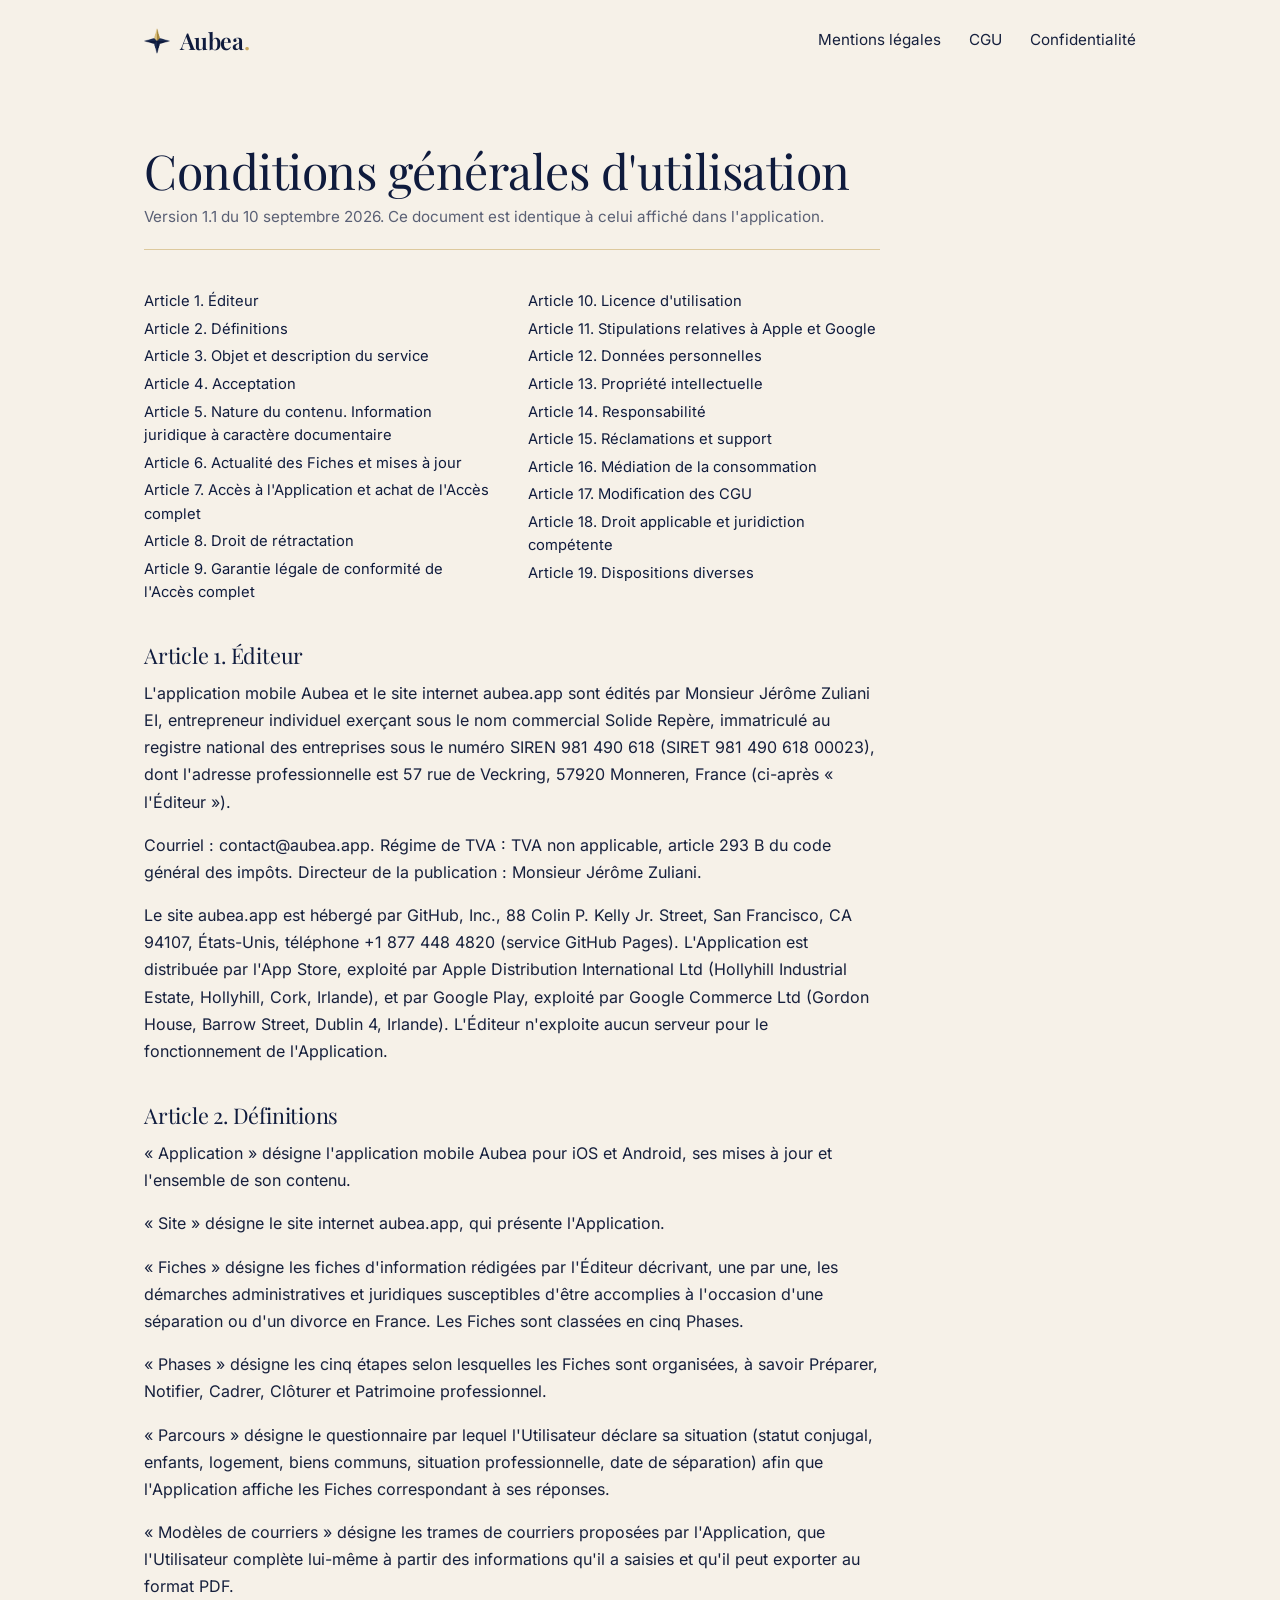
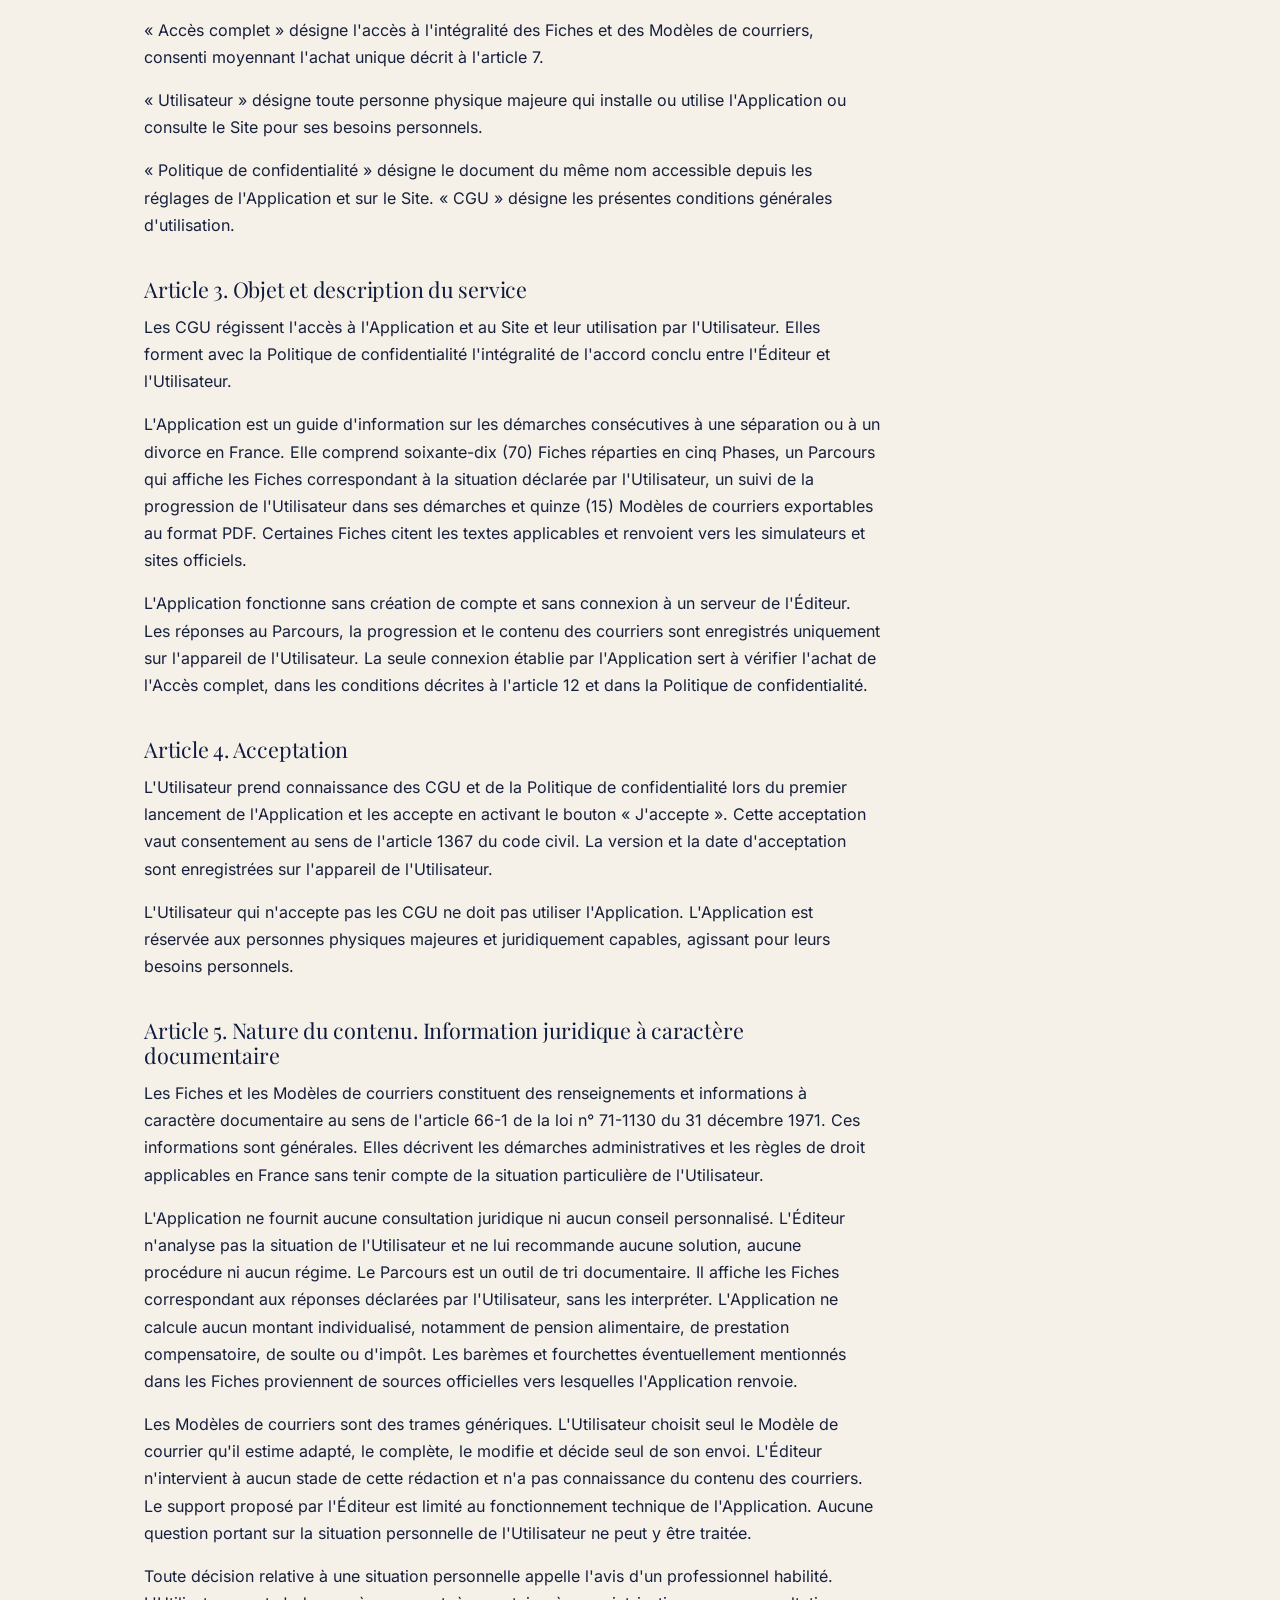
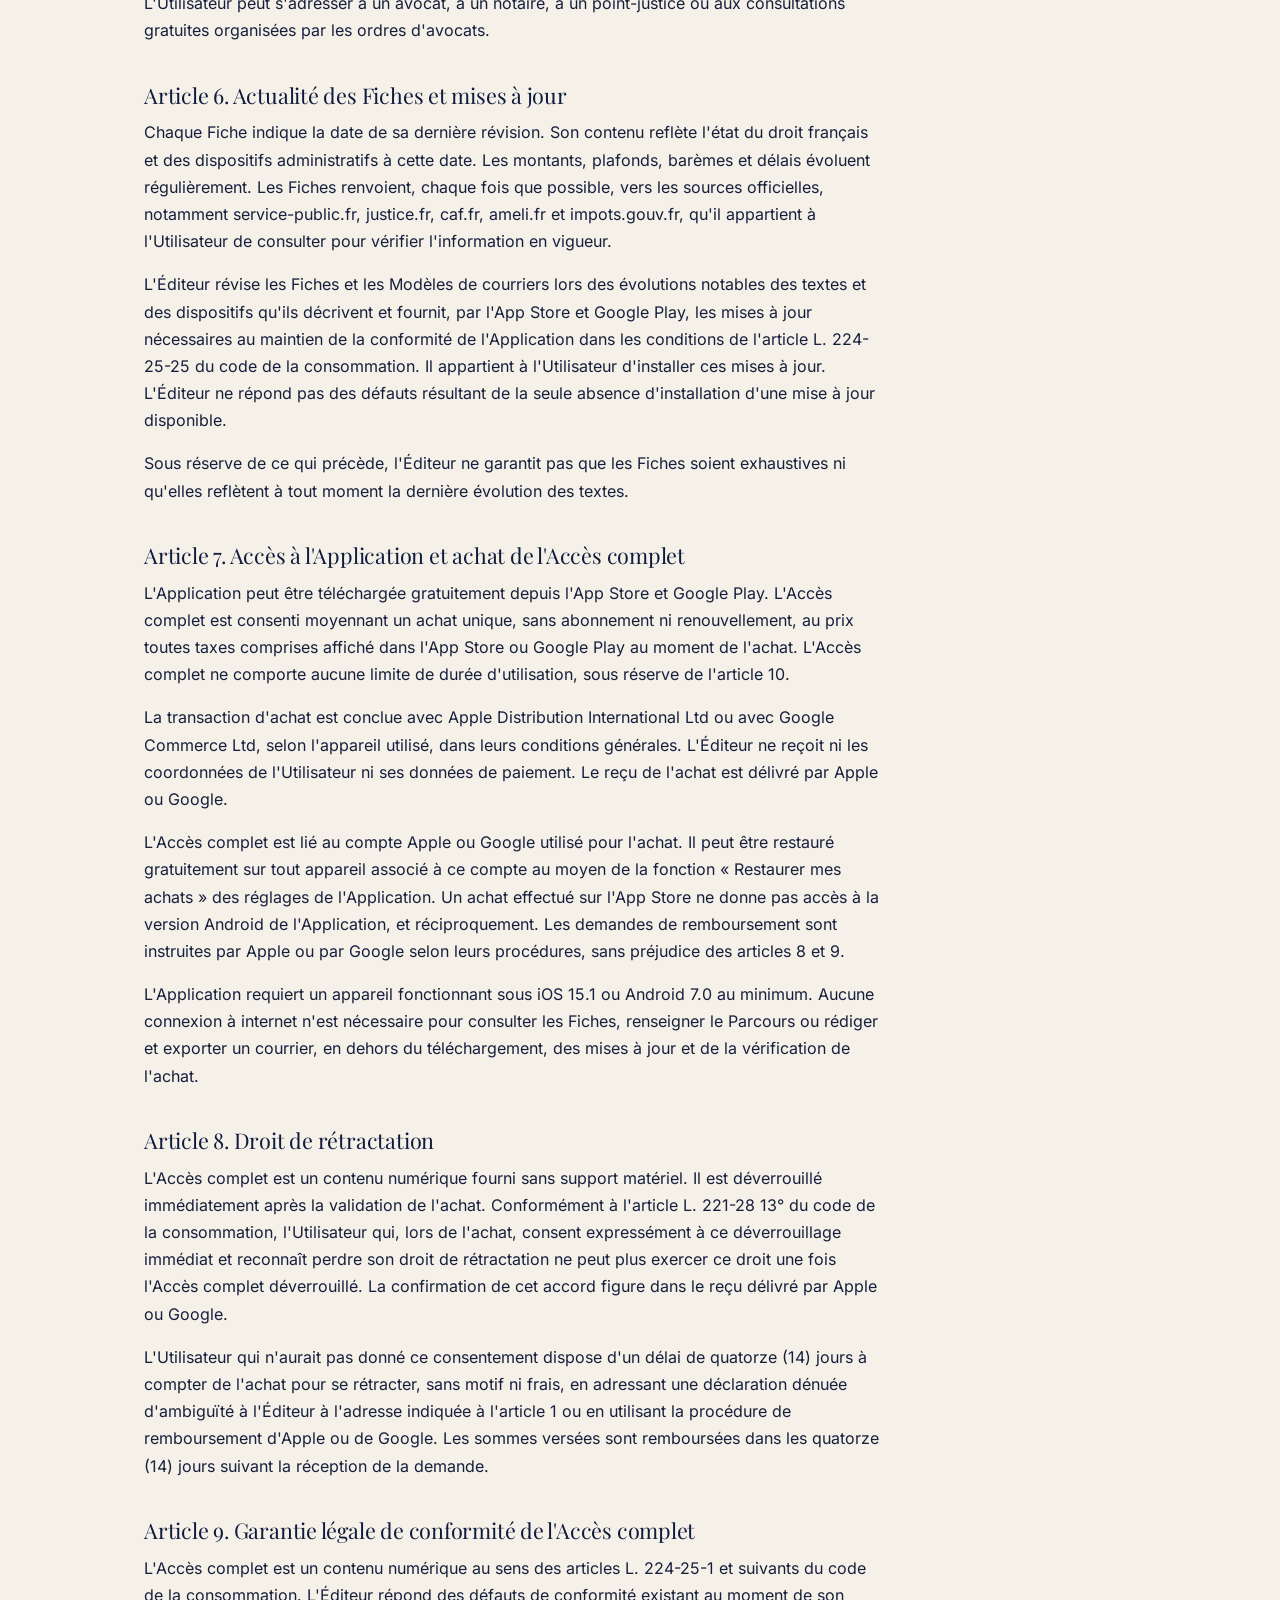
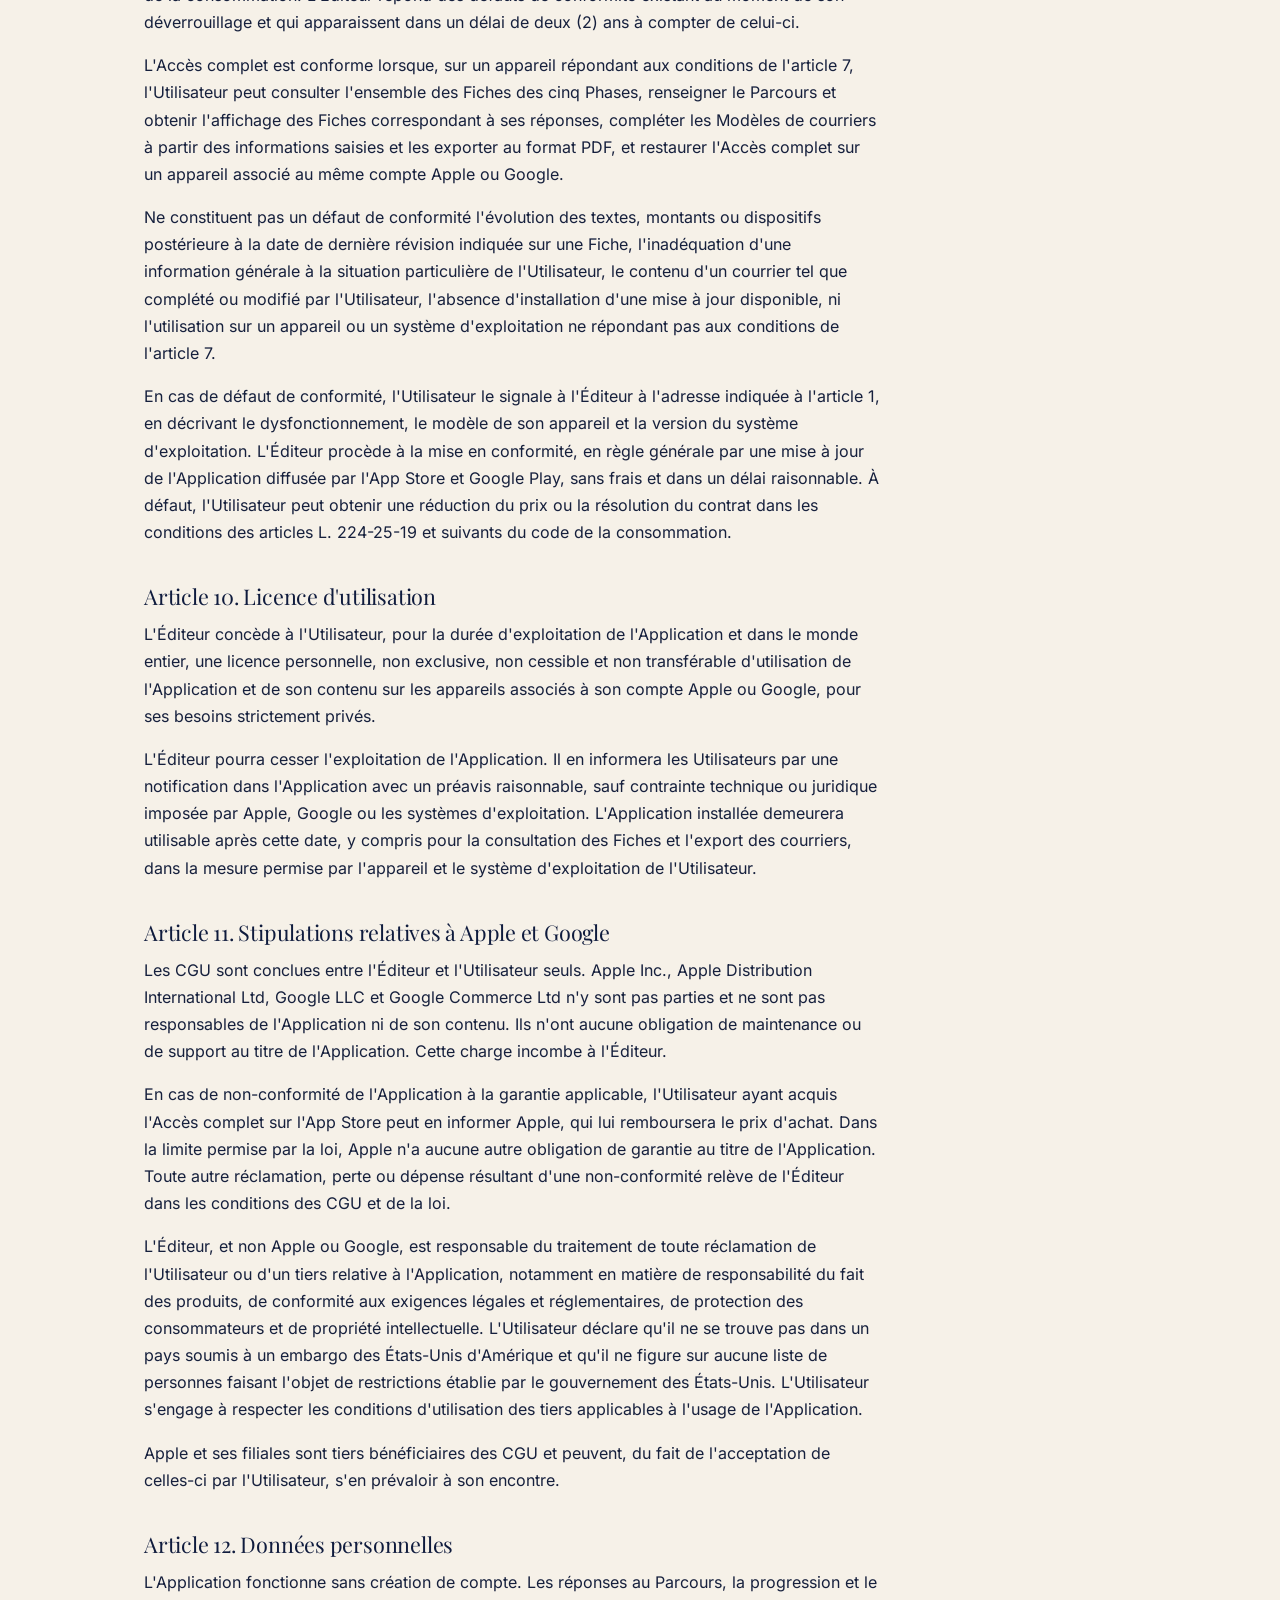
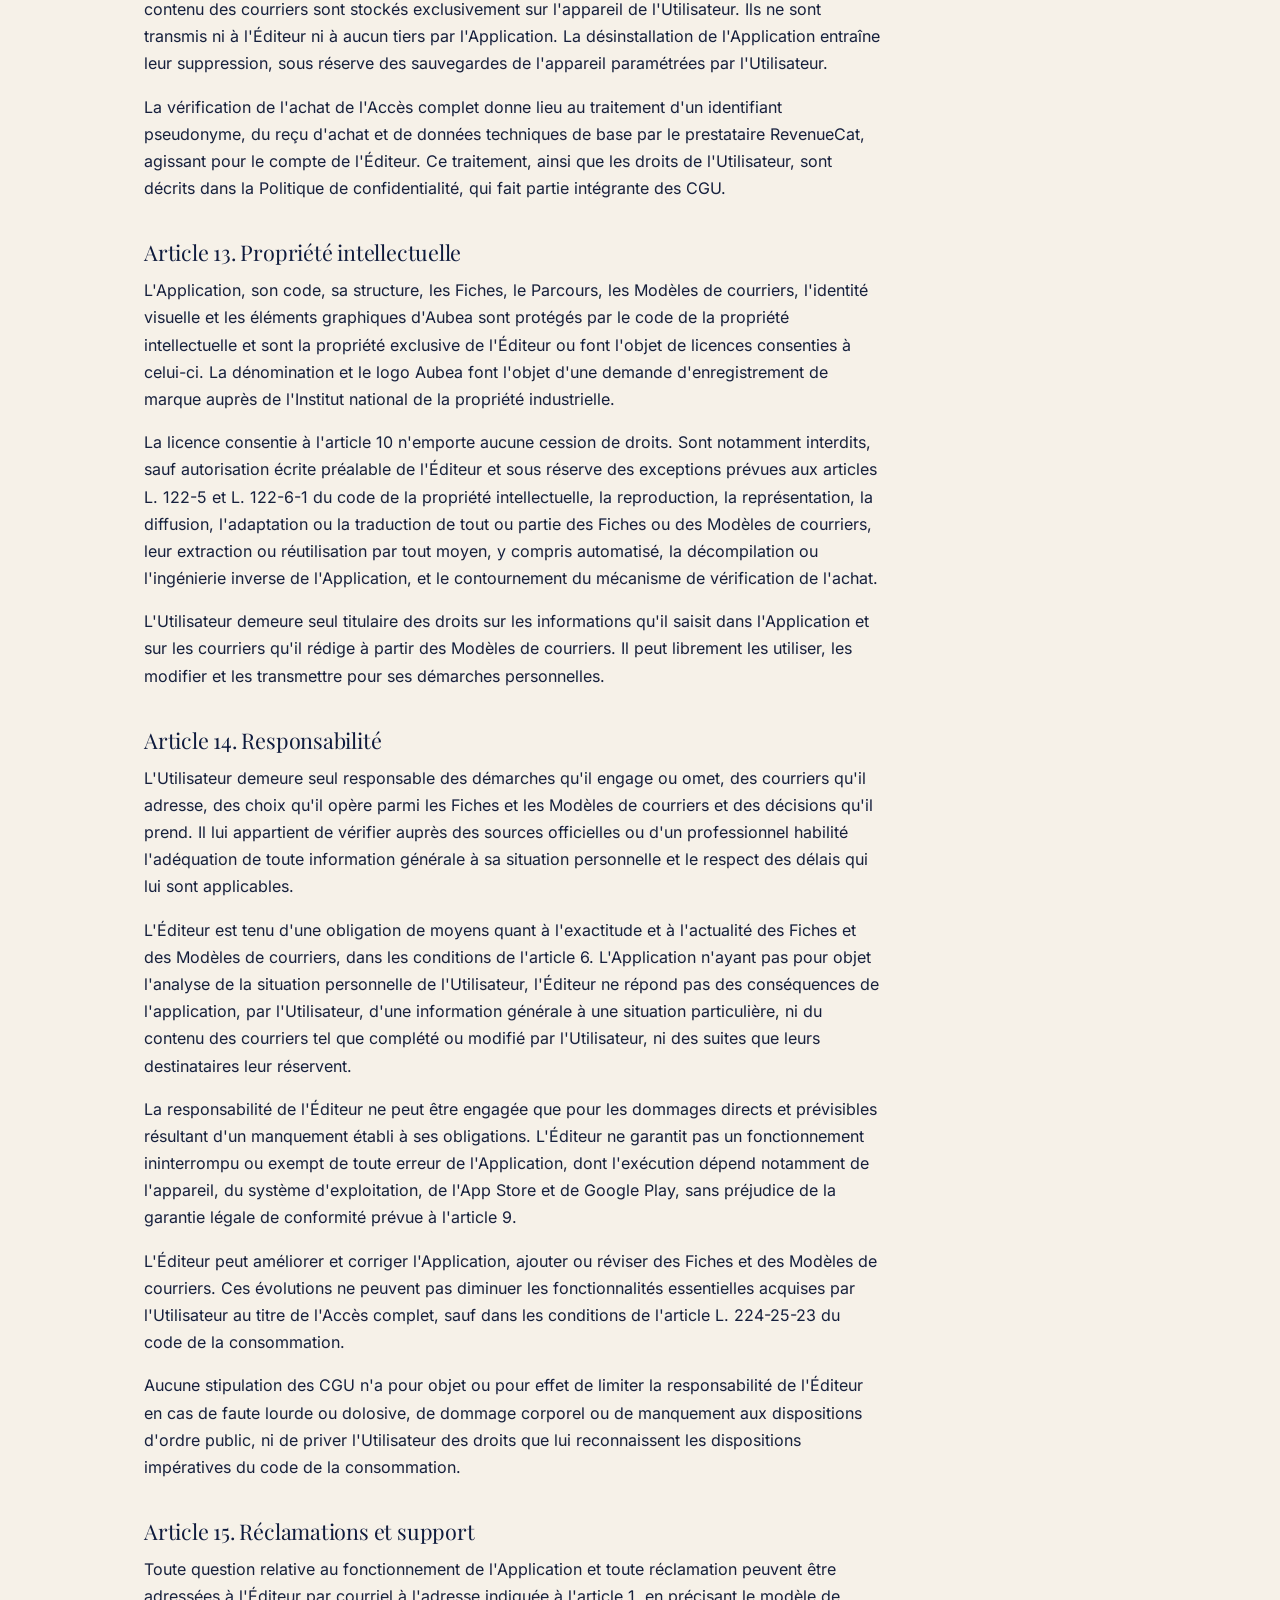
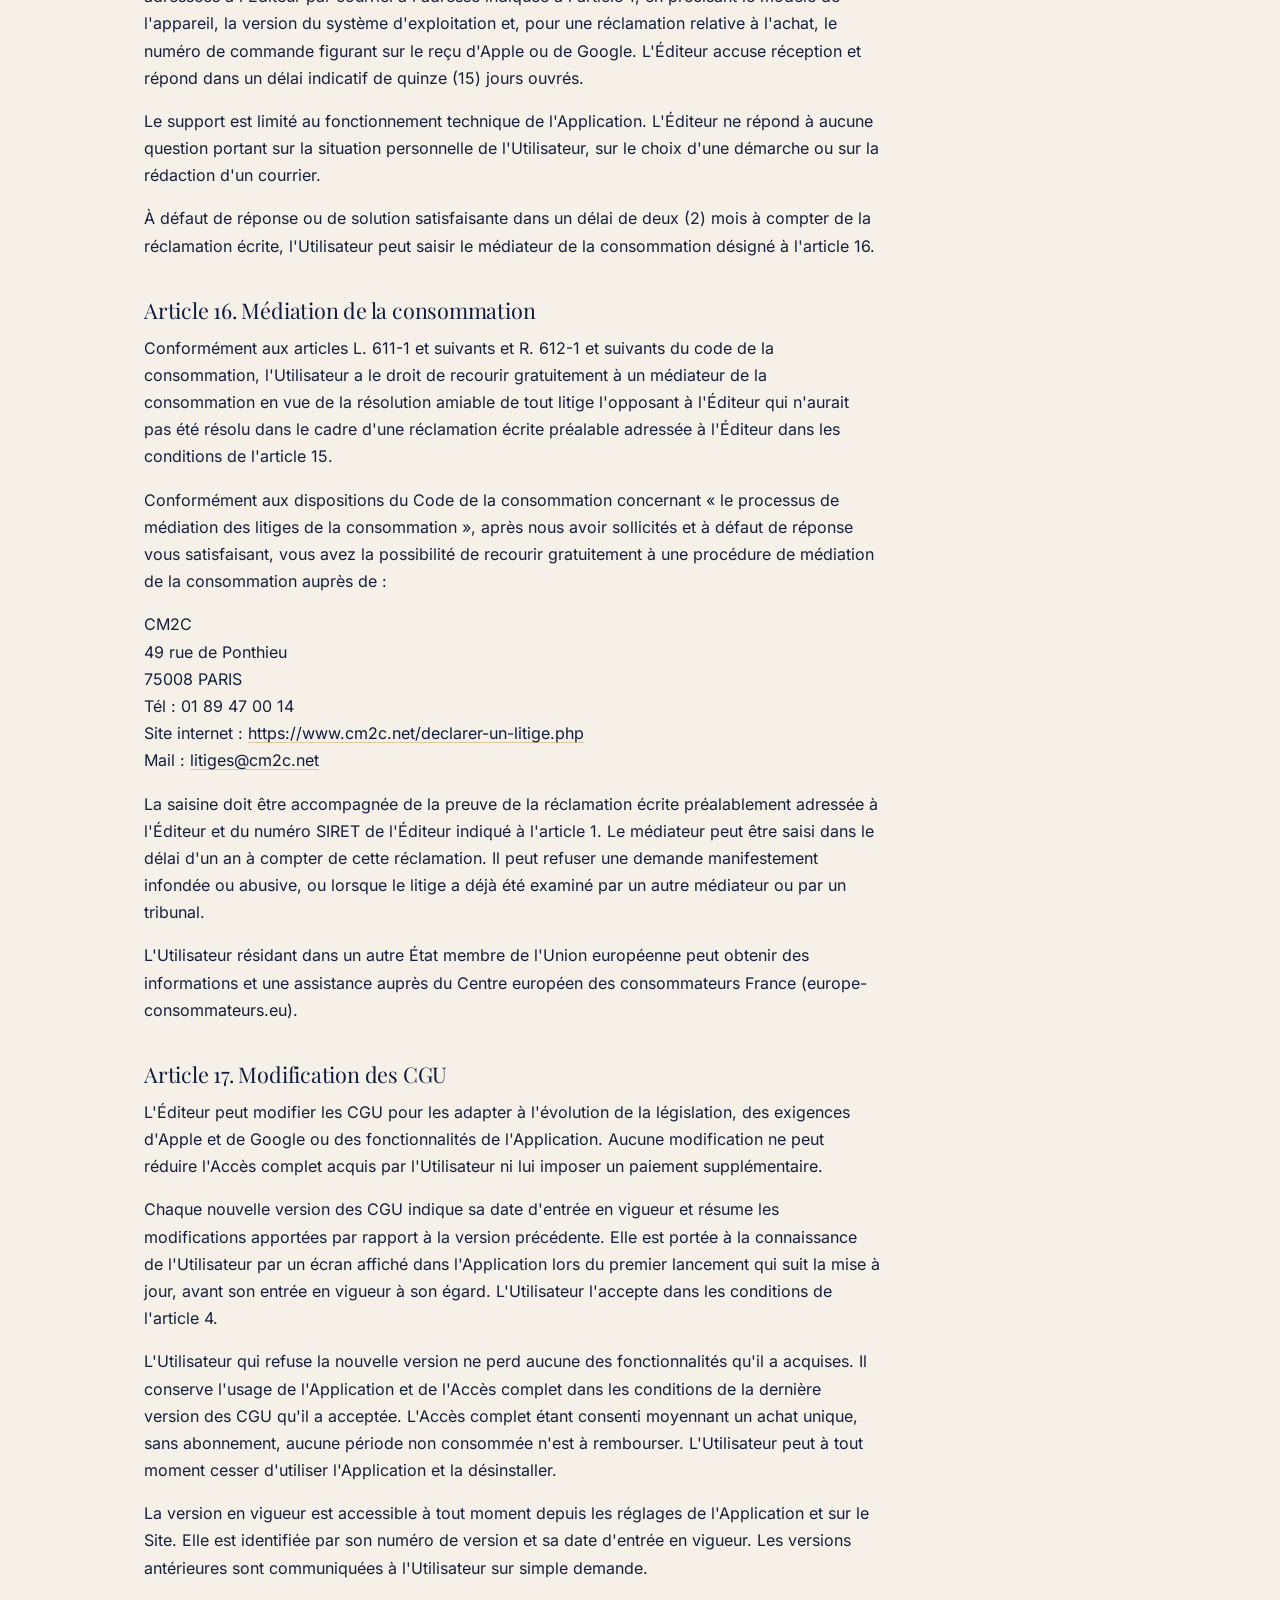
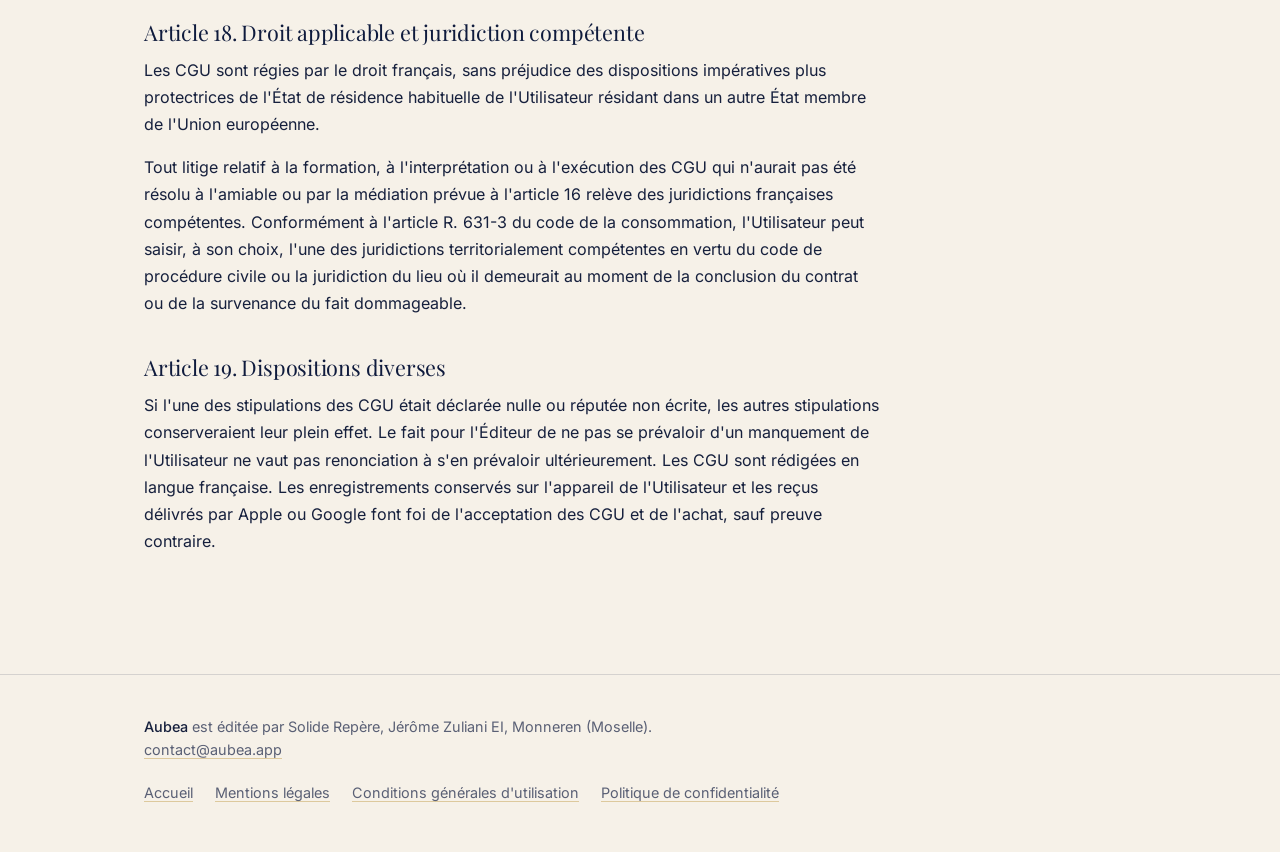
==== commit 66bc216b: "Mention officielle CM2C (CGU + mentions légales)" ====
--- a/cgu.html
+++ b/cgu.html
@@ -115,7 +115,9 @@
 
 <h2 id="article-16-mediation-de-la-consommation">Article 16. Médiation de la consommation</h2>
 <p>Conformément aux articles L. 611-1 et suivants et R. 612-1 et suivants du code de la consommation, l'Utilisateur a le droit de recourir gratuitement à un médiateur de la consommation en vue de la résolution amiable de tout litige l'opposant à l'Éditeur qui n'aurait pas été résolu dans le cadre d'une réclamation écrite préalable adressée à l'Éditeur dans les conditions de l'article 15.</p>
-<p>Le médiateur compétent est le Centre de la médiation de la consommation de conciliateurs de justice (CM2C), 49 rue de Ponthieu, 75008 Paris. Il peut être saisi en ligne sur www.cm2c.net, par courriel à declarer-un-litige@cm2c.net ou par courrier à l'adresse ci-dessus, en joignant la preuve de la réclamation écrite préalablement adressée à l'Éditeur et le numéro SIRET de l'Éditeur indiqué à l'article 1. Le médiateur peut être saisi dans le délai d'un an à compter de la réclamation écrite adressée à l'Éditeur.</p>
+<p>Conformément aux dispositions du Code de la consommation concernant « le processus de médiation des litiges de la consommation », après nous avoir sollicités et à défaut de réponse vous satisfaisant, vous avez la possibilité de recourir gratuitement à une procédure de médiation de la consommation auprès de :</p>
+<p>CM2C<br>49 rue de Ponthieu<br>75008 PARIS<br>Tél : 01 89 47 00 14<br>Site internet : <a href="https://www.cm2c.net/declarer-un-litige.php">https://www.cm2c.net/declarer-un-litige.php</a><br>Mail : <a href="mailto:litiges@cm2c.net">litiges@cm2c.net</a></p>
+<p>La saisine doit être accompagnée de la preuve de la réclamation écrite préalablement adressée à l'Éditeur et du numéro SIRET de l'Éditeur indiqué à l'article 1. Le médiateur peut être saisi dans le délai d'un an à compter de cette réclamation. Il peut refuser une demande manifestement infondée ou abusive, ou lorsque le litige a déjà été examiné par un autre médiateur ou par un tribunal.</p>
 <p>L'Utilisateur résidant dans un autre État membre de l'Union européenne peut obtenir des informations et une assistance auprès du Centre européen des consommateurs France (europe-consommateurs.eu).</p>
 
 <h2 id="article-17-modification-des-cgu">Article 17. Modification des CGU</h2>
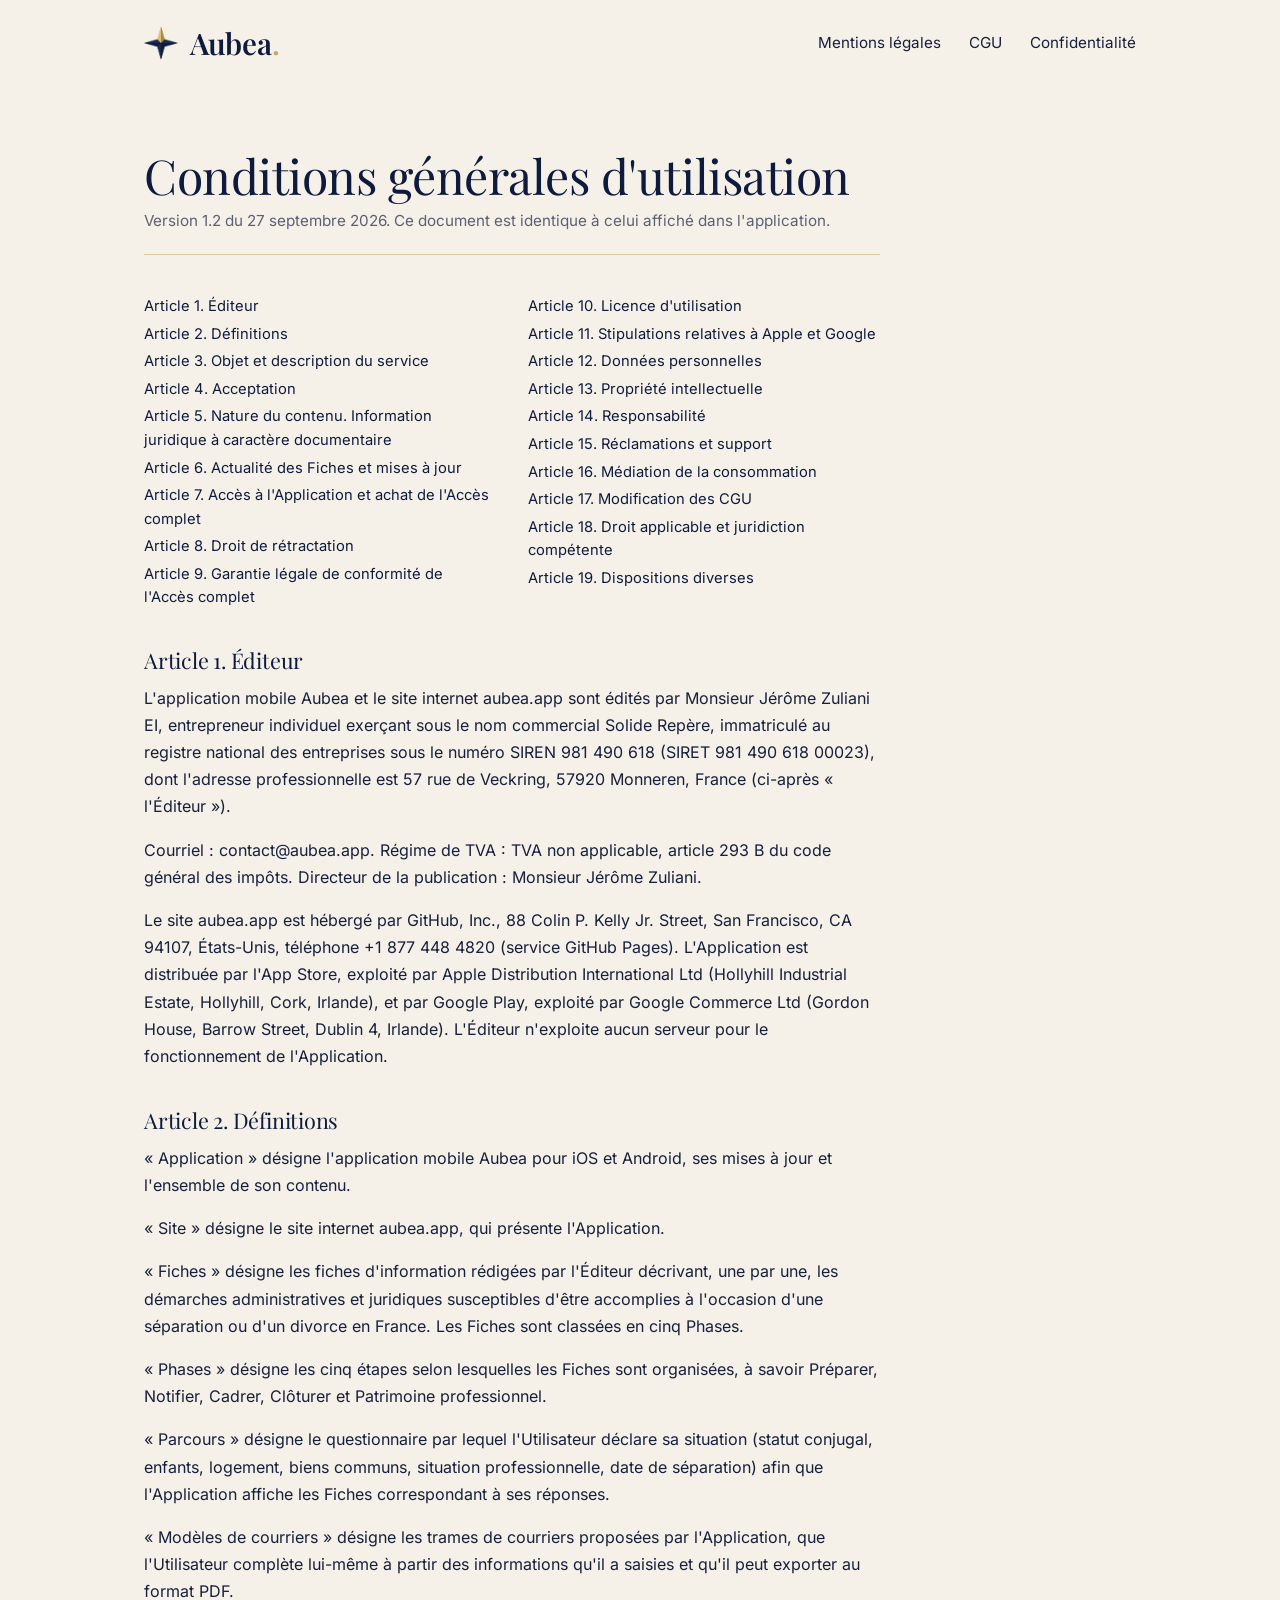
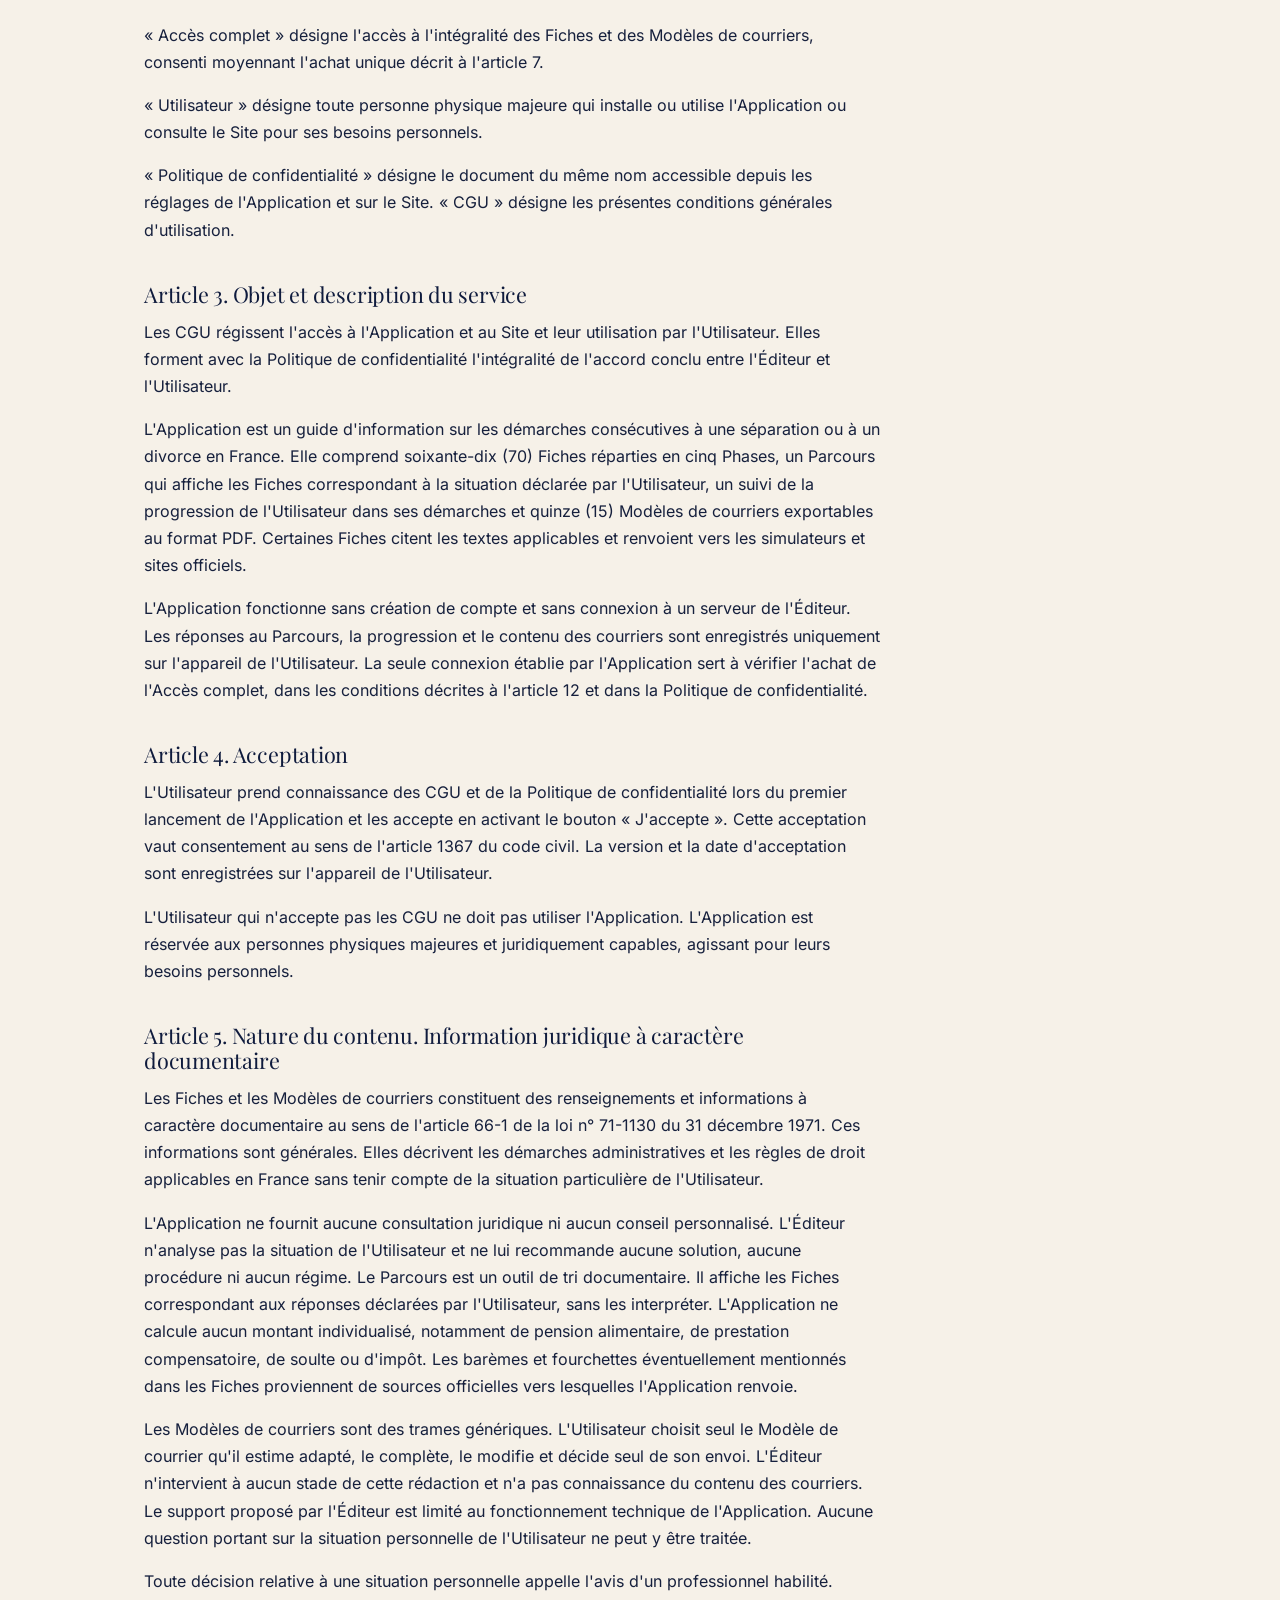
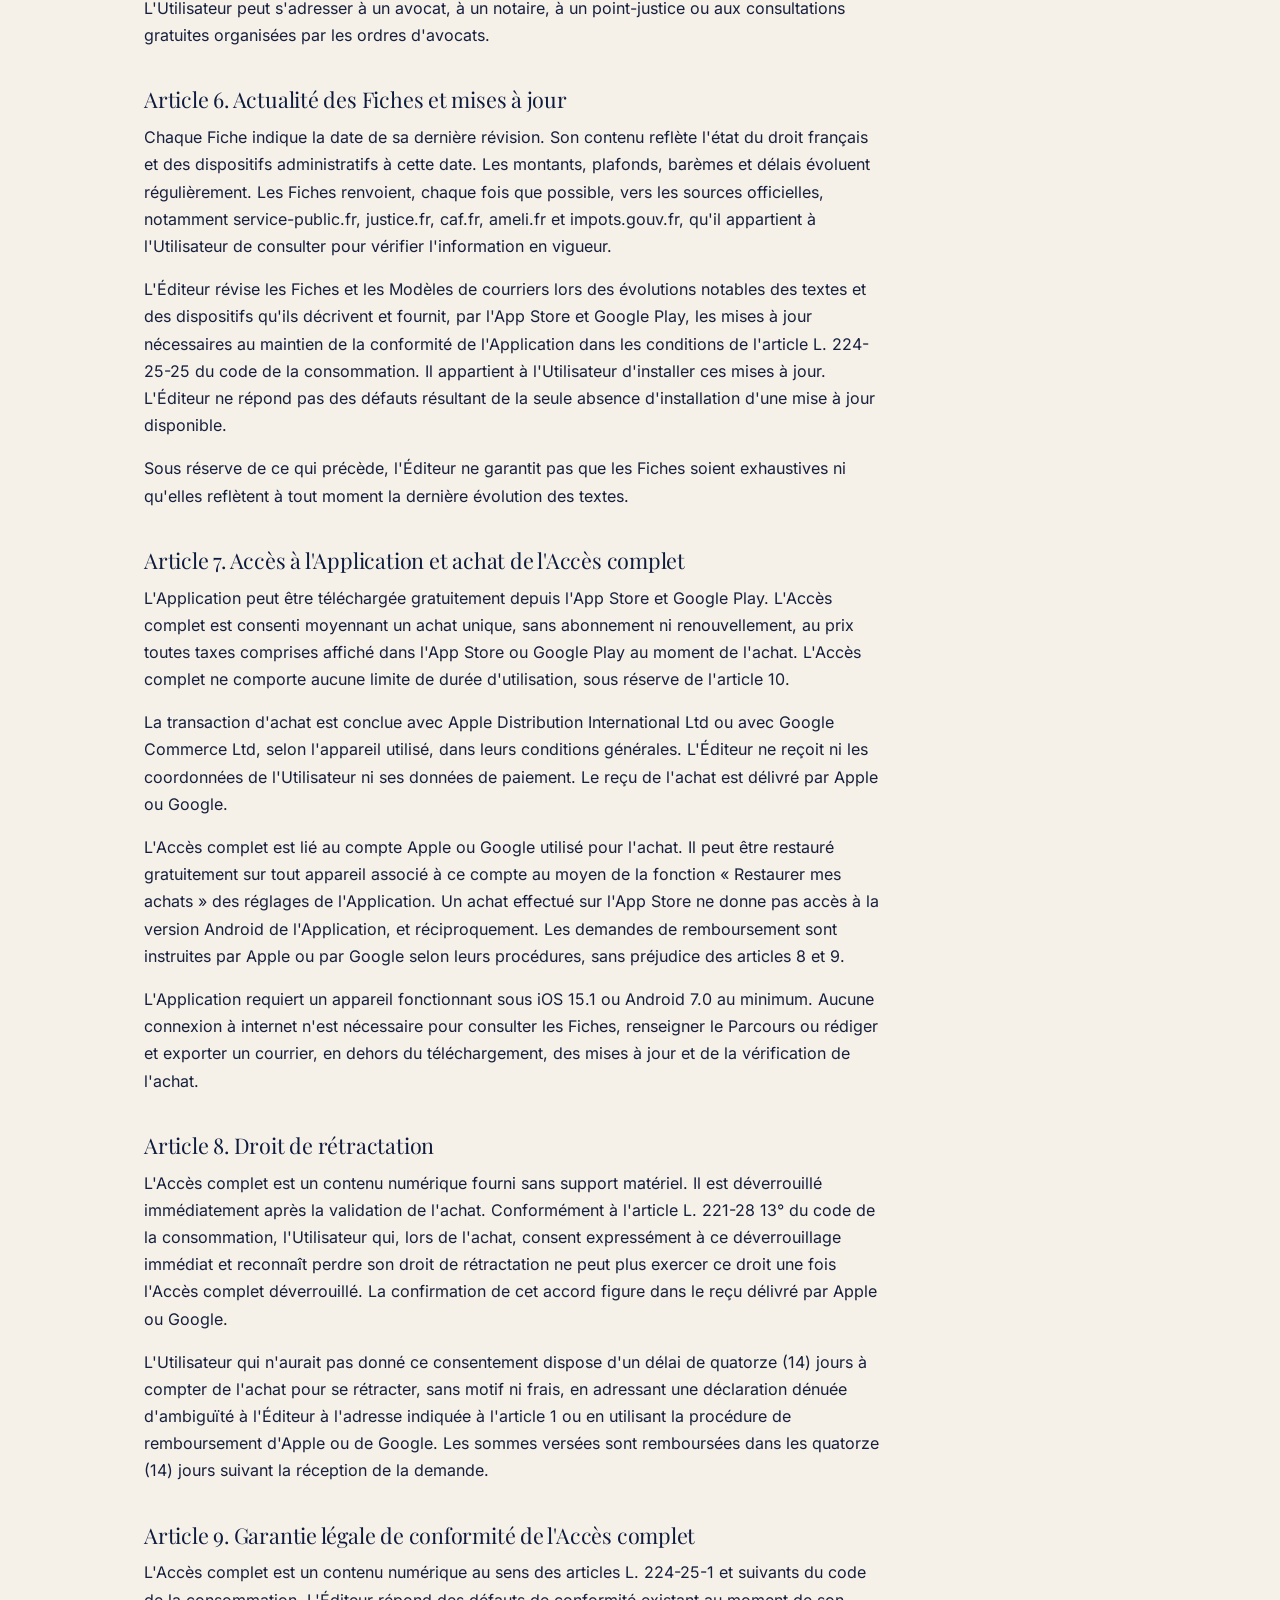
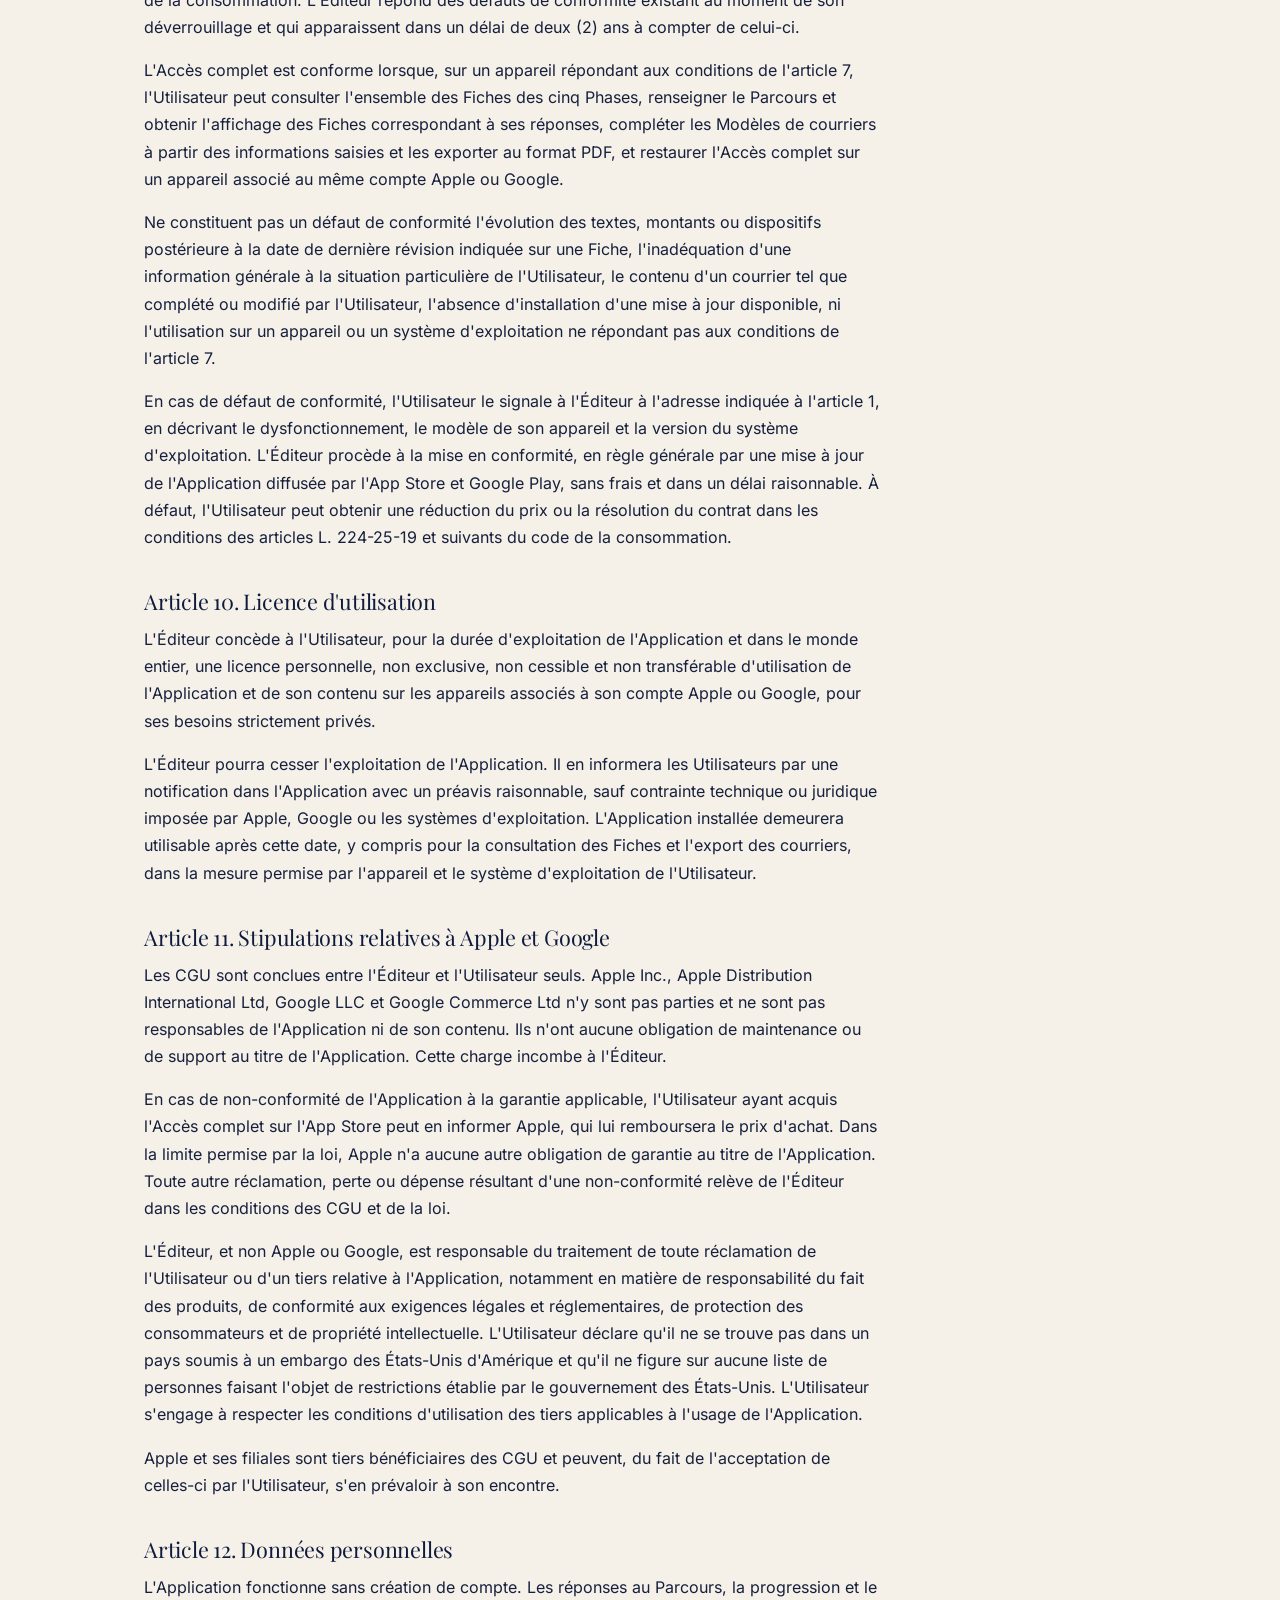
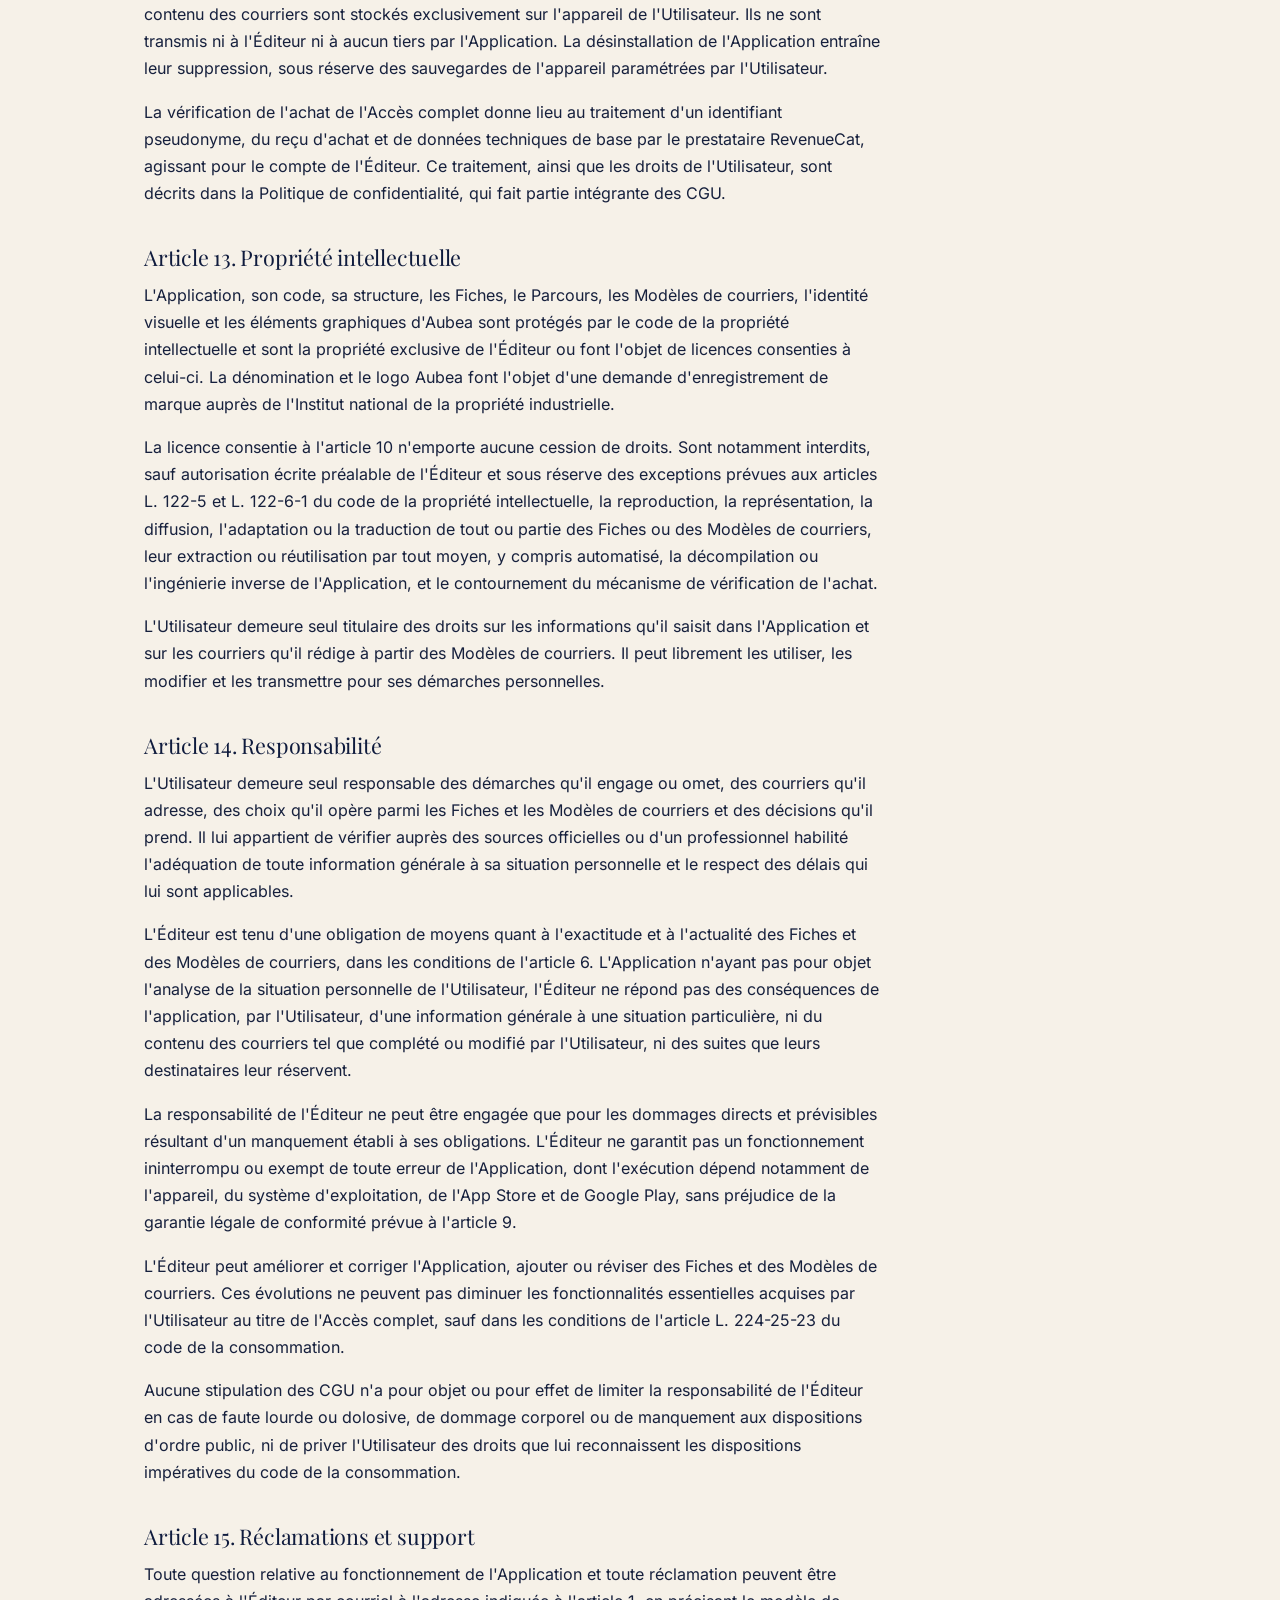
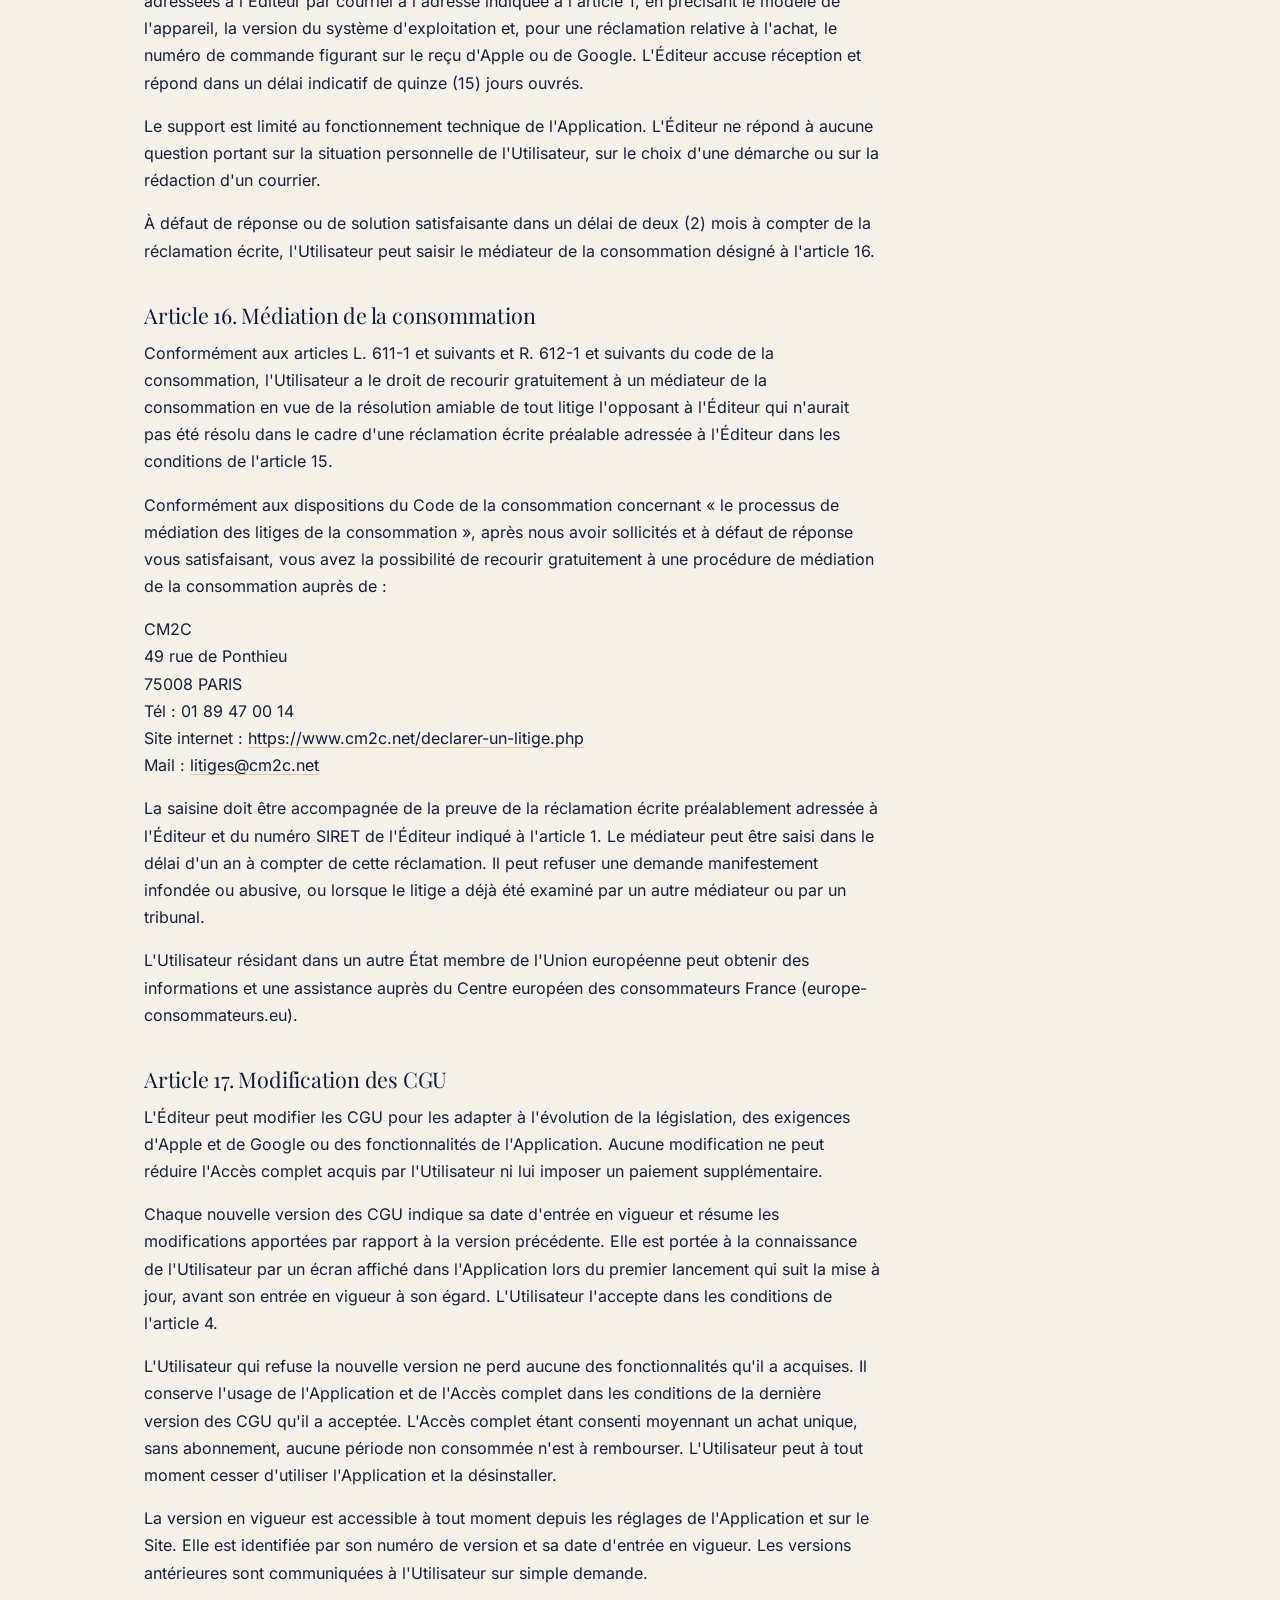
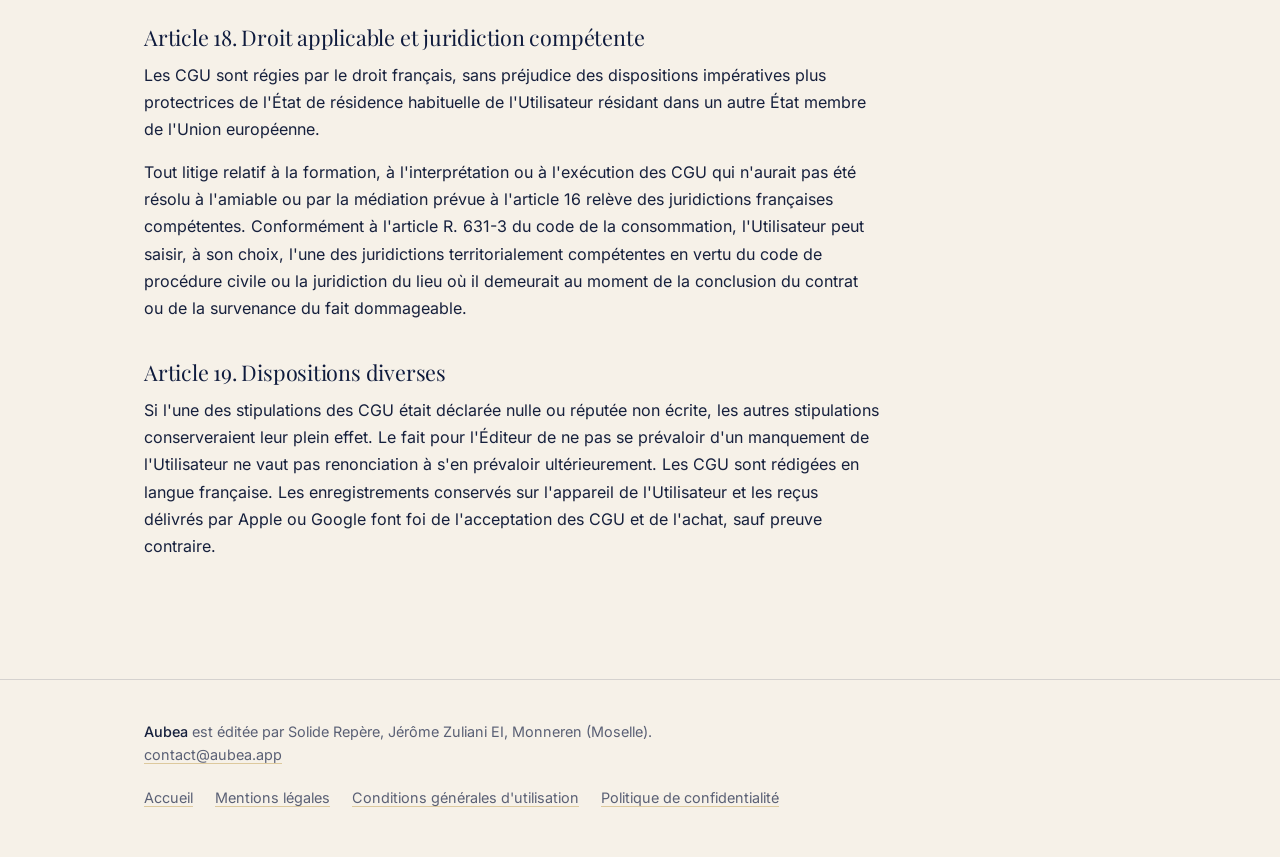
==== commit 7f57e2c6: "Textes légaux version 1.2 : statistiques RevenueCat" ====
--- a/cgu.html
+++ b/cgu.html
@@ -27,7 +27,7 @@
   <div class="wrap">
     <article class="doc">
 <h1>Conditions générales d'utilisation</h1>
-<p class="version">Version 1.1 du 10 septembre 2026. Ce document est identique à celui affiché dans l'application.</p>
+<p class="version">Version 1.2 du 27 septembre 2026. Ce document est identique à celui affiché dans l'application.</p>
 <ul class="toc"><li><a href="#article-1-editeur">Article 1. Éditeur</a></li><li><a href="#article-2-definitions">Article 2. Définitions</a></li><li><a href="#article-3-objet-et-description-du-service">Article 3. Objet et description du service</a></li><li><a href="#article-4-acceptation">Article 4. Acceptation</a></li><li><a href="#article-5-nature-du-contenu-information-juridique-a-caractere-documentaire">Article 5. Nature du contenu. Information juridique à caractère documentaire</a></li><li><a href="#article-6-actualite-des-fiches-et-mises-a-jour">Article 6. Actualité des Fiches et mises à jour</a></li><li><a href="#article-7-acces-a-l-application-et-achat-de-l-acces-complet">Article 7. Accès à l'Application et achat de l'Accès complet</a></li><li><a href="#article-8-droit-de-retractation">Article 8. Droit de rétractation</a></li><li><a href="#article-9-garantie-legale-de-conformite-de-l-acces-complet">Article 9. Garantie légale de conformité de l'Accès complet</a></li><li><a href="#article-10-licence-d-utilisation">Article 10. Licence d'utilisation</a></li><li><a href="#article-11-stipulations-relatives-a-apple-et-google">Article 11. Stipulations relatives à Apple et Google</a></li><li><a href="#article-12-donnees-personnelles">Article 12. Données personnelles</a></li><li><a href="#article-13-propriete-intellectuelle">Article 13. Propriété intellectuelle</a></li><li><a href="#article-14-responsabilite">Article 14. Responsabilité</a></li><li><a href="#article-15-reclamations-et-support">Article 15. Réclamations et support</a></li><li><a href="#article-16-mediation-de-la-consommation">Article 16. Médiation de la consommation</a></li><li><a href="#article-17-modification-des-cgu">Article 17. Modification des CGU</a></li><li><a href="#article-18-droit-applicable-et-juridiction-competente">Article 18. Droit applicable et juridiction compétente</a></li><li><a href="#article-19-dispositions-diverses">Article 19. Dispositions diverses</a></li></ul>
 
 <h2 id="article-1-editeur">Article 1. Éditeur</h2>
--- a/style.css
+++ b/style.css
@@ -50,17 +50,17 @@
 .wrap { max-width: 1120px; margin: 0 auto; padding-inline: var(--gutter); }
 
 /* ─── En-tête ─── */
-.site-header { padding: 22px 0; }
+.site-header { padding: 26px 0; }
 .site-header .wrap { display: flex; align-items: center; justify-content: space-between; gap: 24px; }
-.brand { display: inline-flex; align-items: center; gap: 10px; text-decoration: none; color: var(--navy); }
-.brand img { width: 26px; height: 26px; }
-.brand span { font-family: var(--serif); font-size: 1.45rem; font-weight: 600; letter-spacing: -0.01em; }
+.brand { display: inline-flex; align-items: center; gap: 12px; text-decoration: none; color: var(--navy); }
+.brand img { width: 34px; height: 34px; }
+.brand span { font-family: var(--serif); font-size: 1.85rem; font-weight: 600; letter-spacing: -0.01em; line-height: 1; }
 .brand span::after { content: "."; color: var(--gold); }
 .site-nav { display: flex; gap: 28px; font-size: 0.95rem; }
 .site-nav a { text-decoration: none; color: var(--ink); }
 .site-nav a:hover { color: var(--navy); text-decoration: underline; }
 .site-nav a { white-space: nowrap; }
-@media (max-width: 560px) { .site-nav { gap: 16px; font-size: 0.9rem; } .site-nav a:first-child { display: none; } }
+@media (max-width: 560px) { .site-nav { gap: 16px; font-size: 0.9rem; } .site-nav a:first-child { display: none; } .brand img { width: 28px; height: 28px; } .brand span { font-size: 1.5rem; } }
 
 /* ─── Hero ─── */
 .hero { padding: clamp(32px, 7vw, 96px) 0 clamp(40px, 7vw, 96px); }
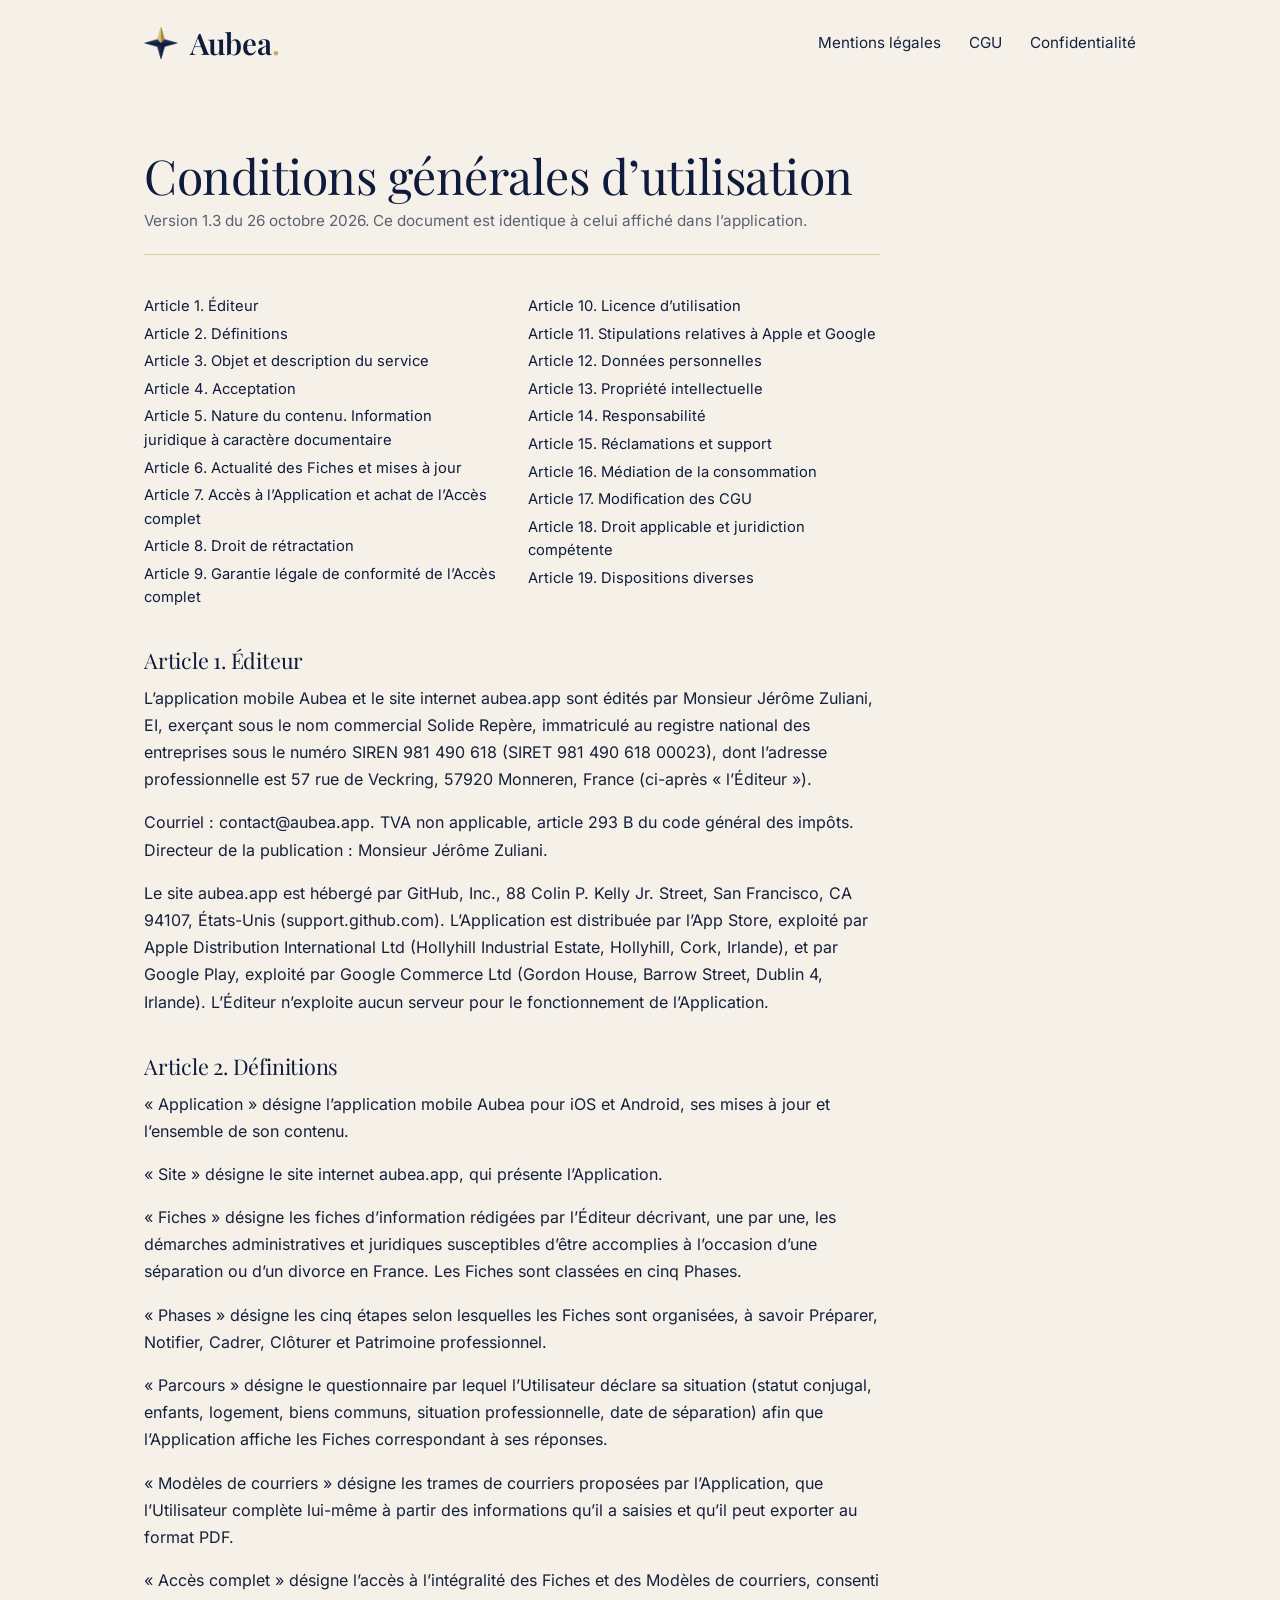
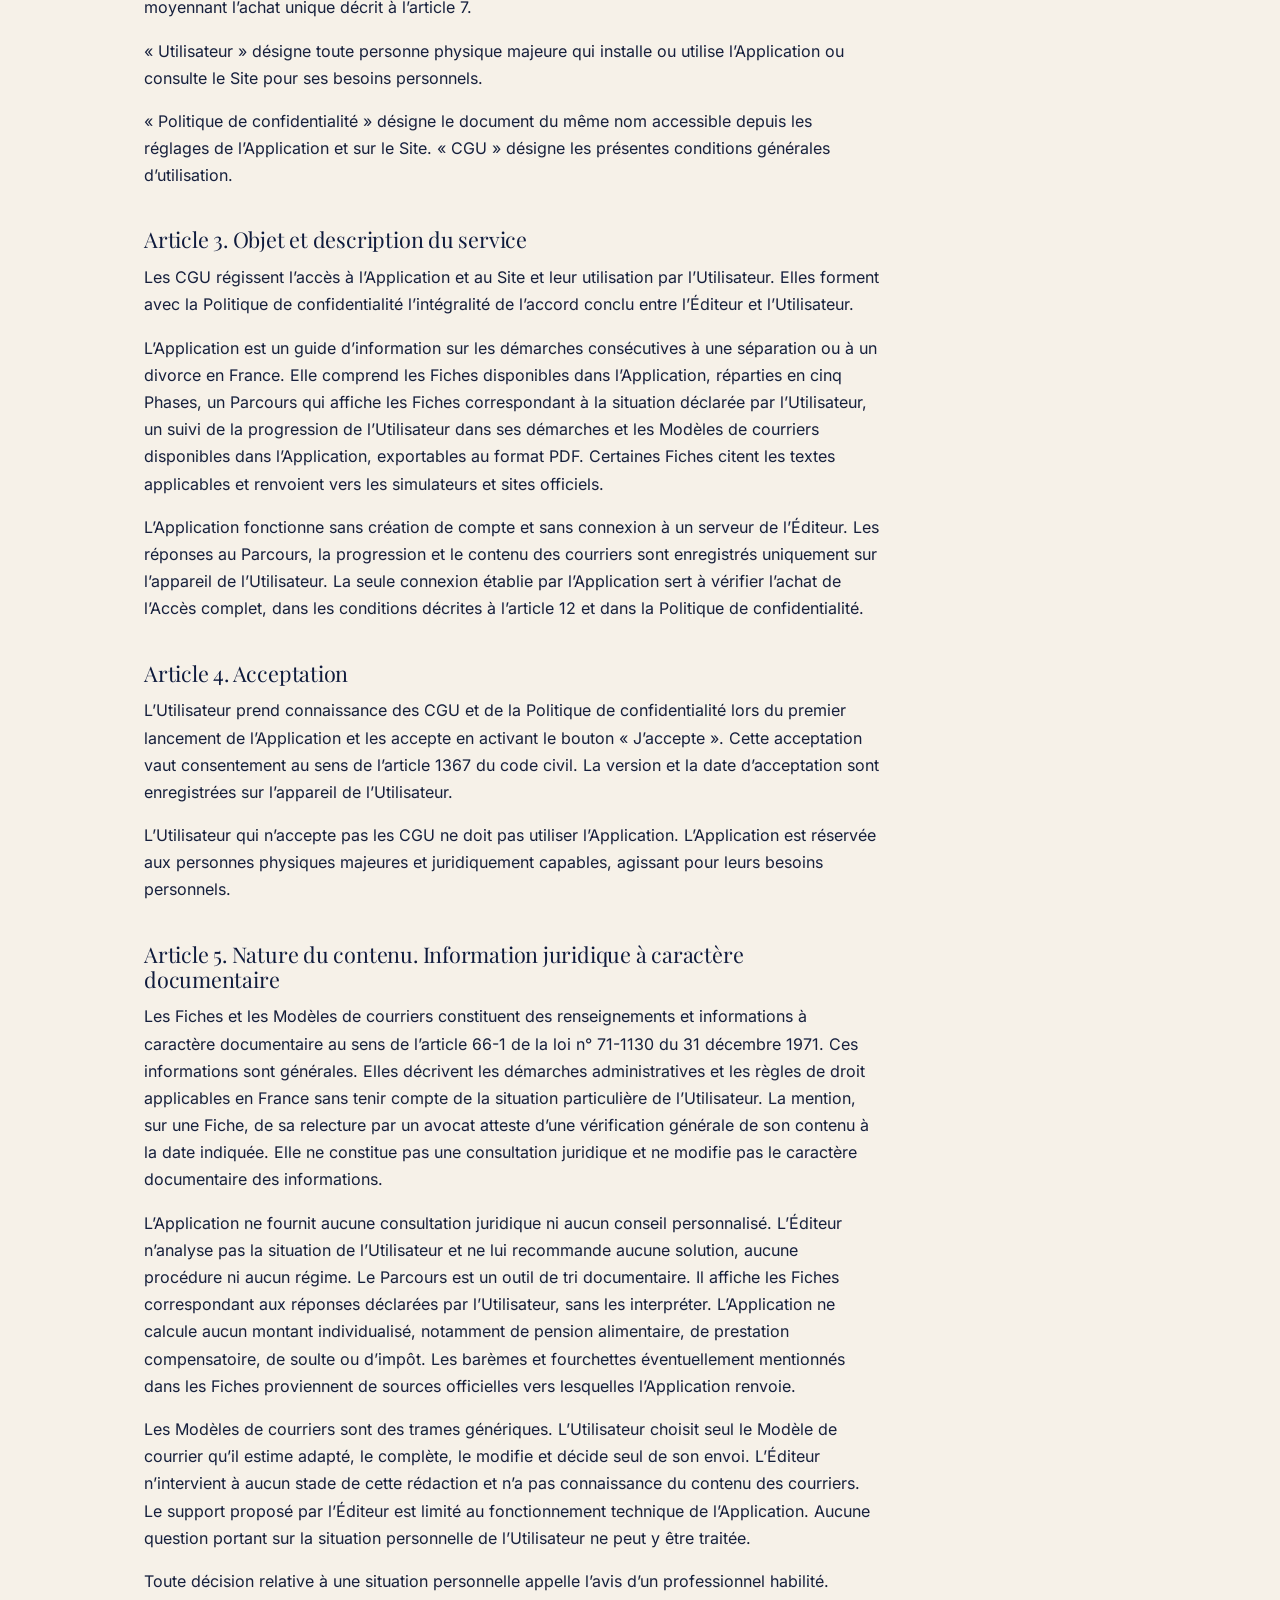
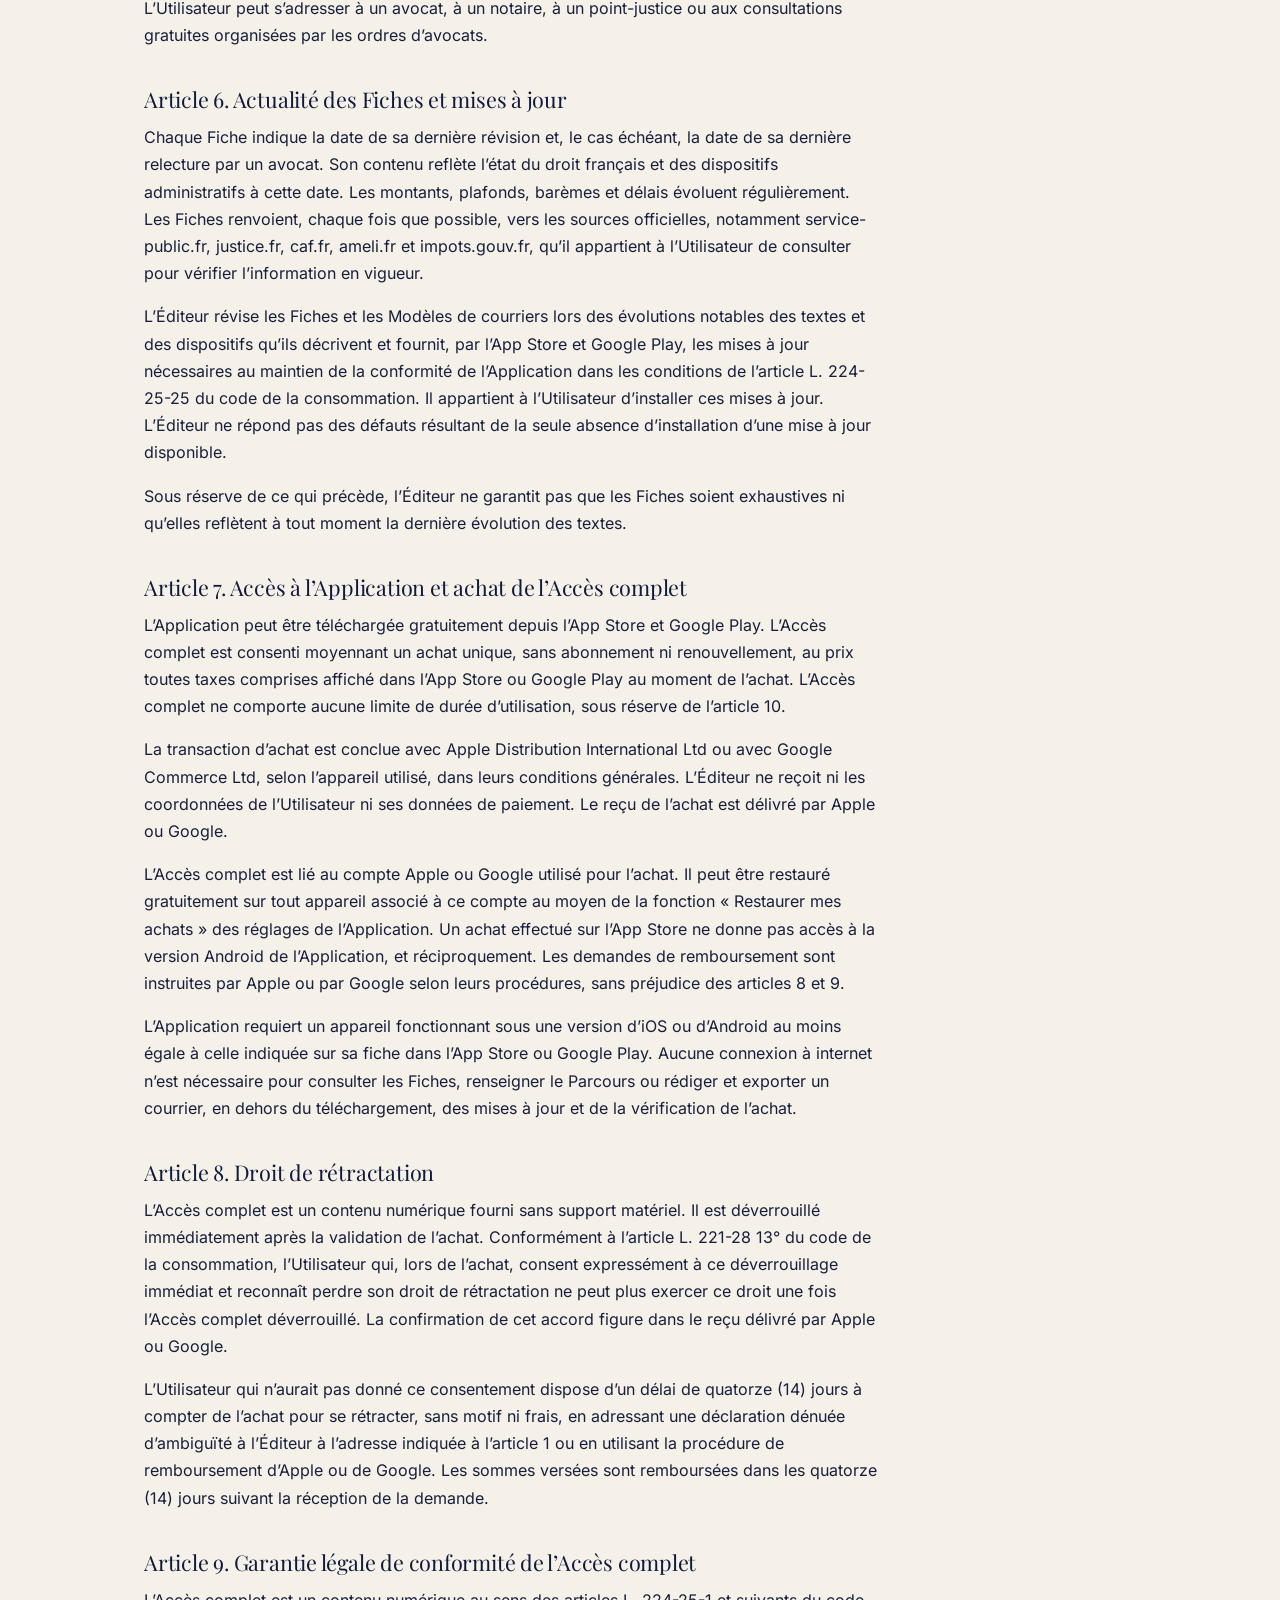
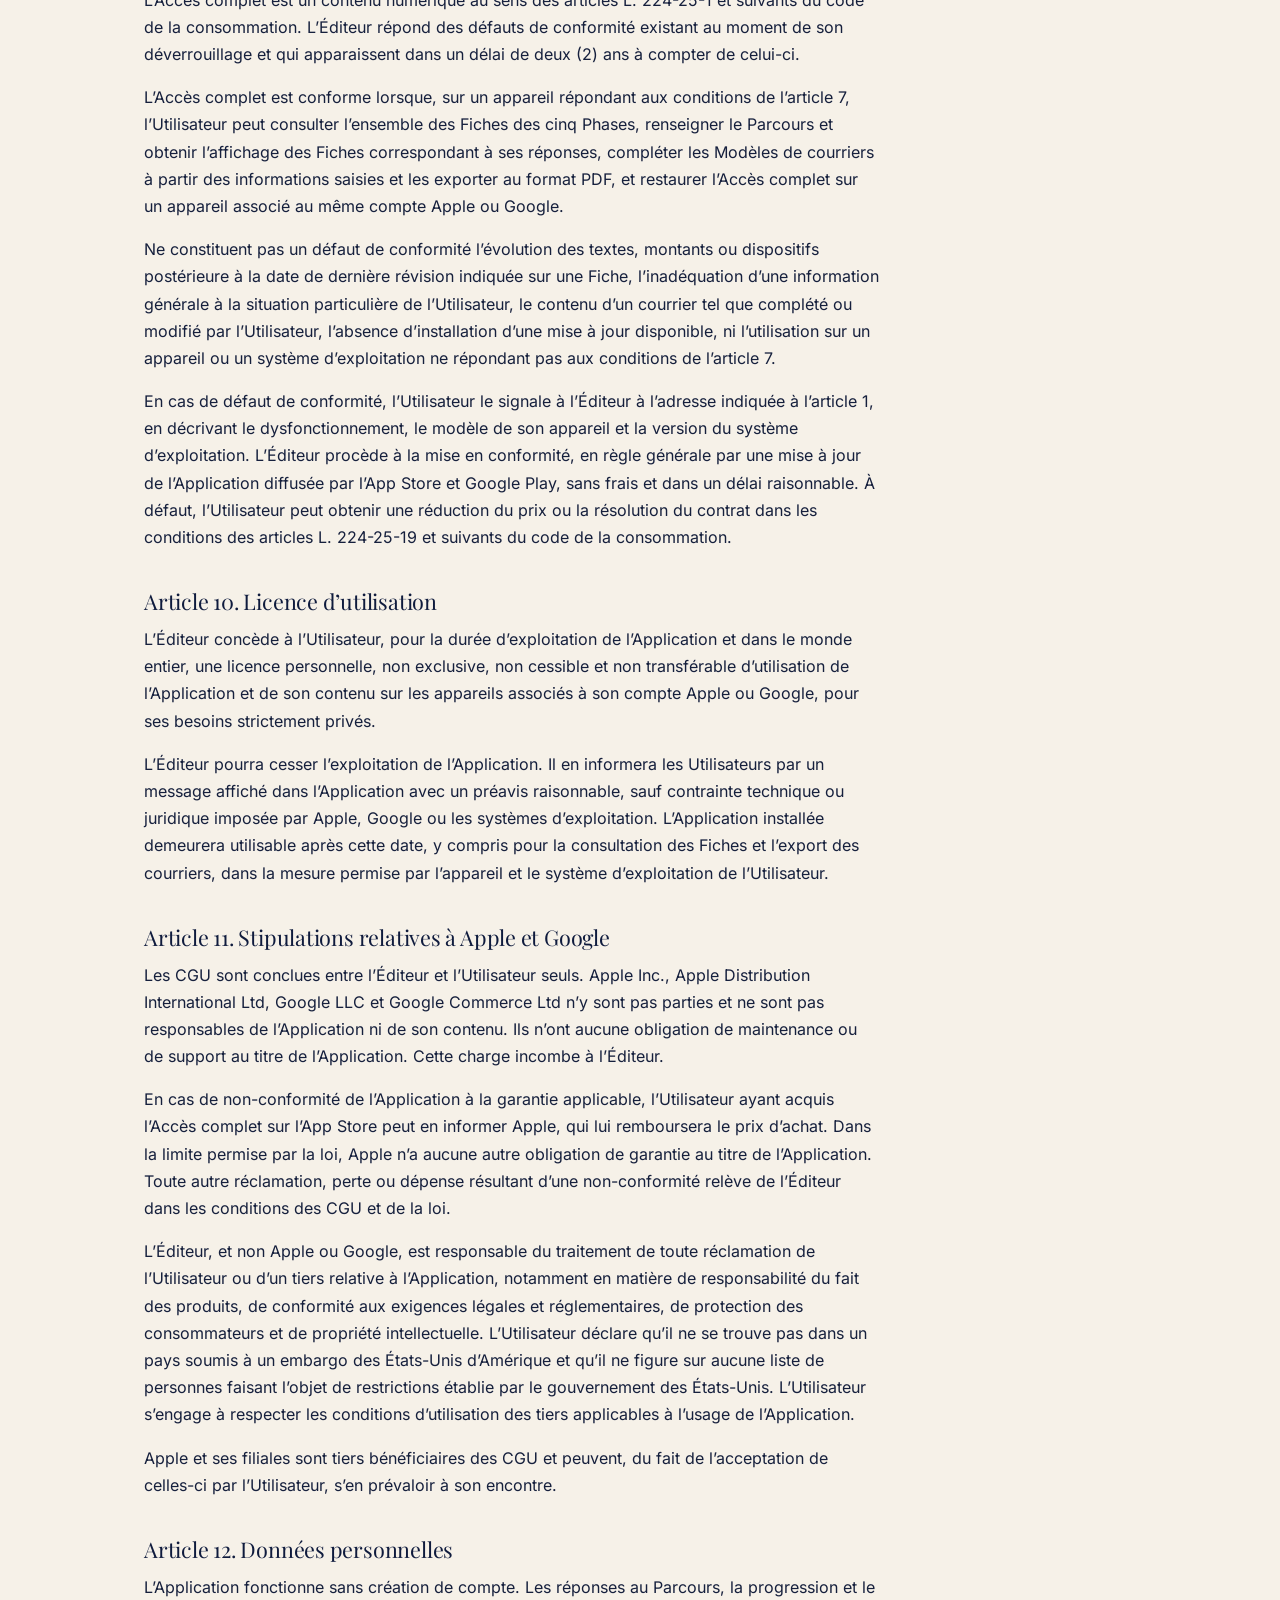
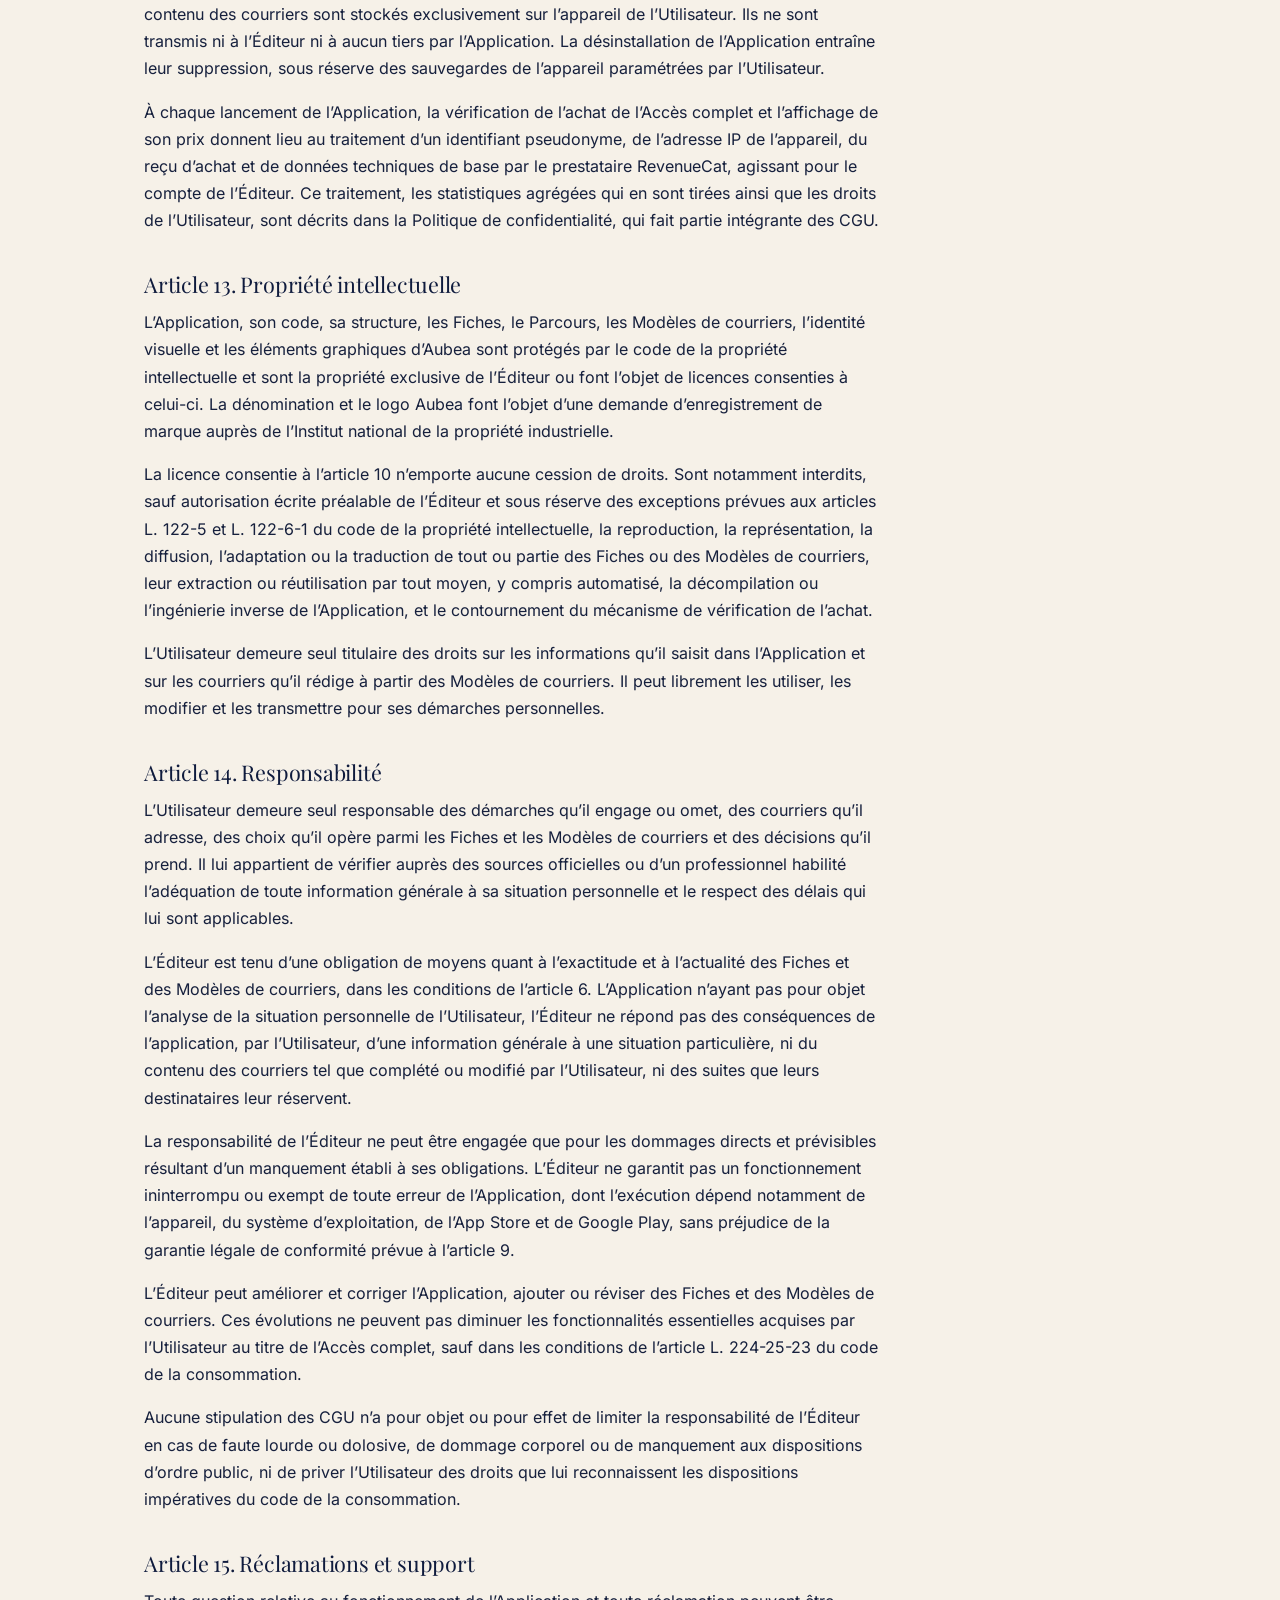
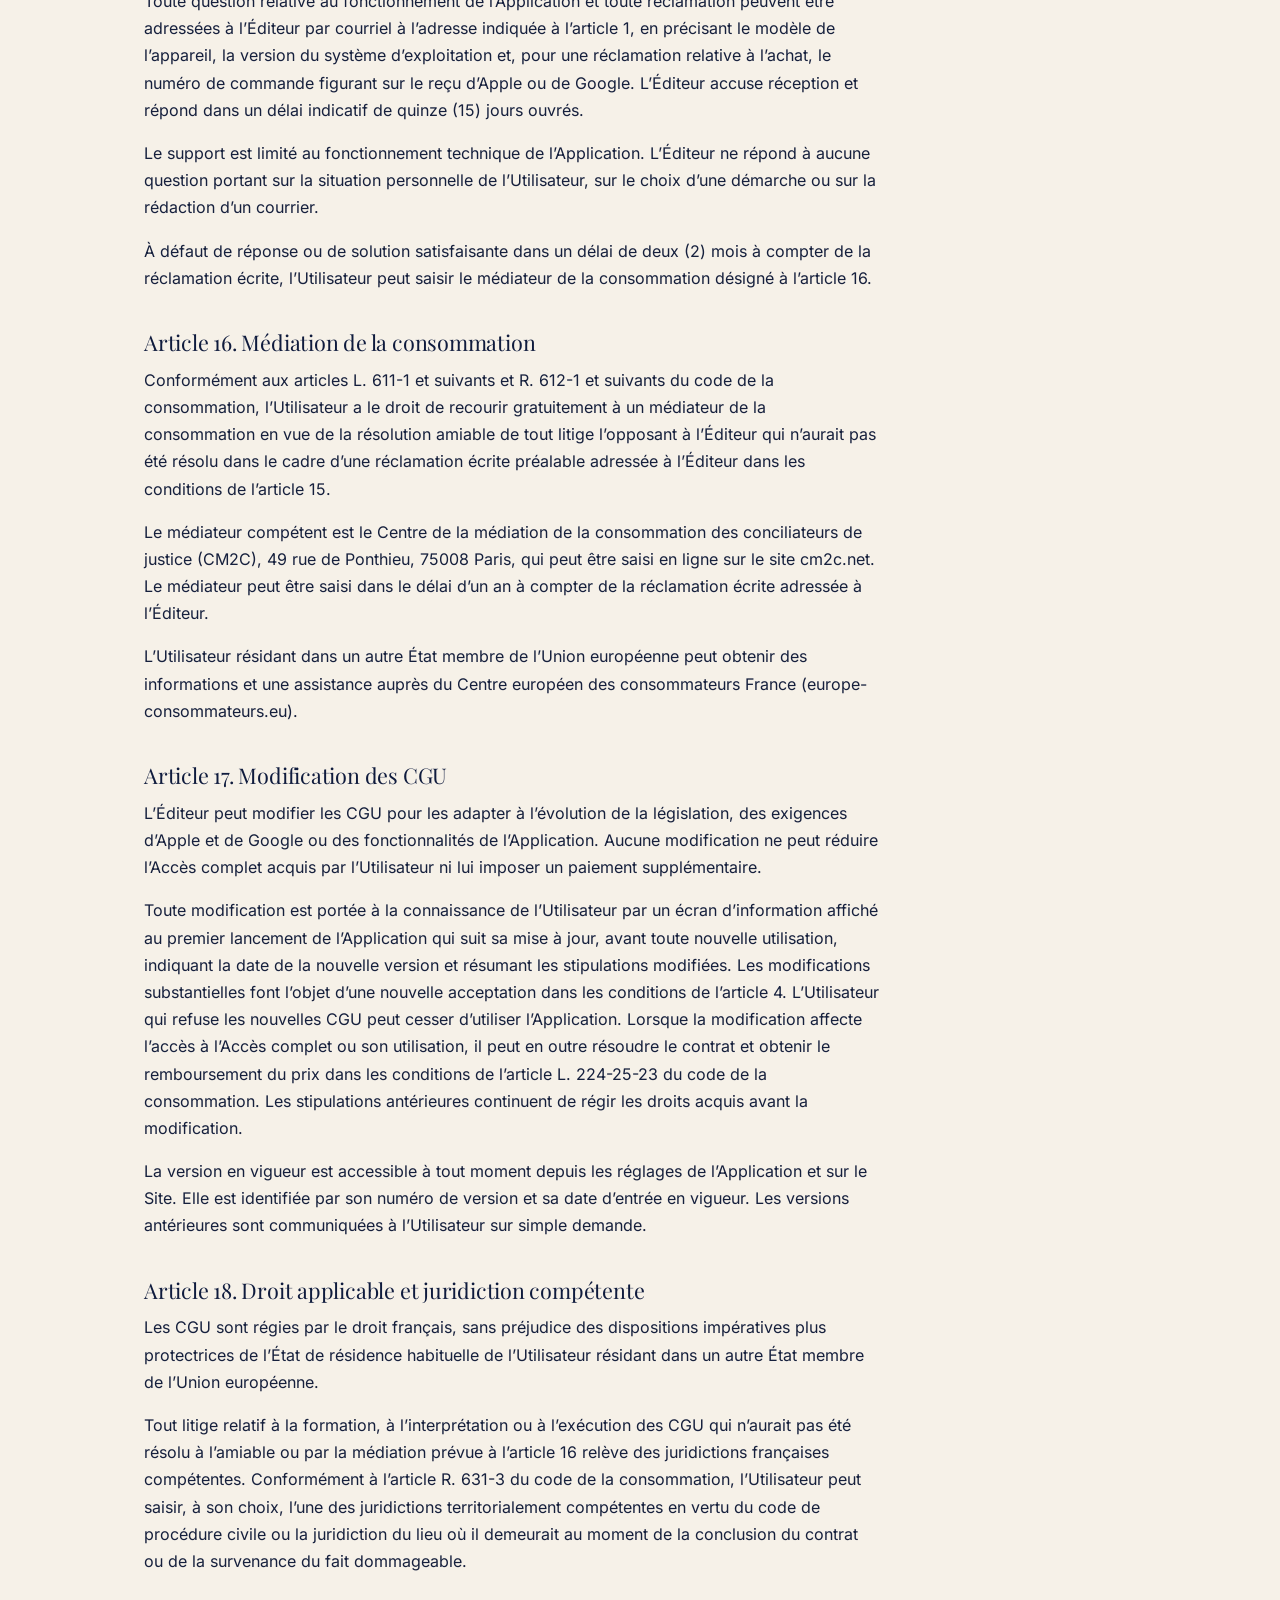
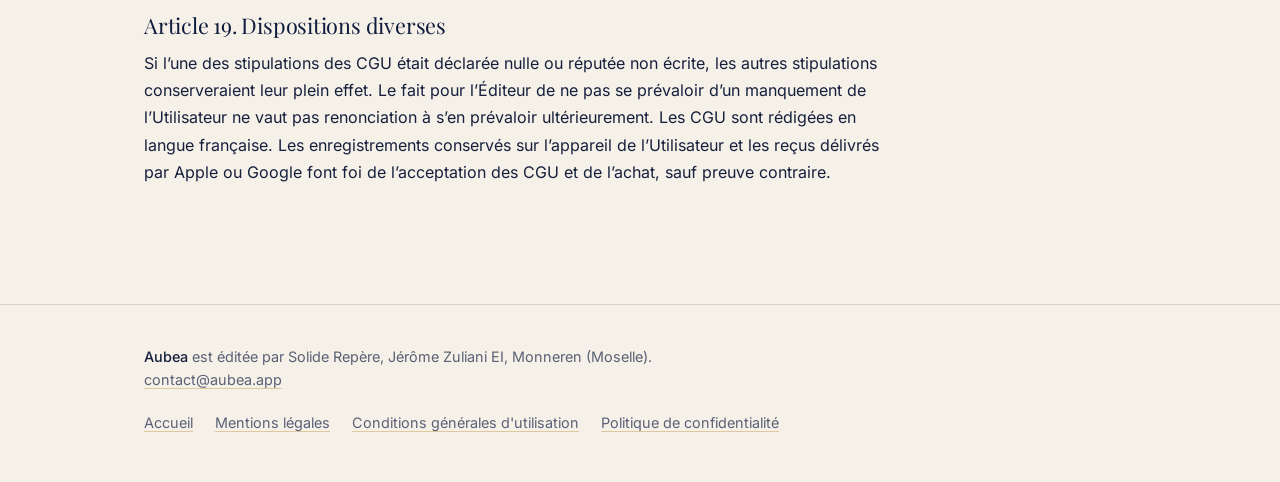
==== commit 512668cf: "Textes légaux 1.3, nom Divorce et séparation, lien Google Play Co-Authored-By: Claude Fable 5.1 <nor" ====
--- a/cgu.html
+++ b/cgu.html
@@ -5,8 +5,9 @@
   <meta name="viewport" content="width=device-width, initial-scale=1">
   <title>Conditions générales d'utilisation — Aubea</title>
   <meta name="description" content="Conditions générales d'utilisation de l'application mobile Aubea et du site aubea.app.">
-  <link rel="icon" href="images/favicon.png" type="image/png">
-  <link rel="apple-touch-icon" href="images/apple-touch-icon.png">
+  <link rel="icon" href="/favicon.ico" sizes="any">
+  <link rel="icon" href="/images/favicon.png" type="image/png" sizes="192x192">
+  <link rel="apple-touch-icon" href="/images/apple-touch-icon.png">
   <meta name="theme-color" content="#0F1B3D">
   <link rel="stylesheet" href="style.css">
 </head>
@@ -26,112 +27,109 @@
 <main class="legal">
   <div class="wrap">
     <article class="doc">
-<h1>Conditions générales d'utilisation</h1>
-<p class="version">Version 1.2 du 27 septembre 2026. Ce document est identique à celui affiché dans l'application.</p>
-<ul class="toc"><li><a href="#article-1-editeur">Article 1. Éditeur</a></li><li><a href="#article-2-definitions">Article 2. Définitions</a></li><li><a href="#article-3-objet-et-description-du-service">Article 3. Objet et description du service</a></li><li><a href="#article-4-acceptation">Article 4. Acceptation</a></li><li><a href="#article-5-nature-du-contenu-information-juridique-a-caractere-documentaire">Article 5. Nature du contenu. Information juridique à caractère documentaire</a></li><li><a href="#article-6-actualite-des-fiches-et-mises-a-jour">Article 6. Actualité des Fiches et mises à jour</a></li><li><a href="#article-7-acces-a-l-application-et-achat-de-l-acces-complet">Article 7. Accès à l'Application et achat de l'Accès complet</a></li><li><a href="#article-8-droit-de-retractation">Article 8. Droit de rétractation</a></li><li><a href="#article-9-garantie-legale-de-conformite-de-l-acces-complet">Article 9. Garantie légale de conformité de l'Accès complet</a></li><li><a href="#article-10-licence-d-utilisation">Article 10. Licence d'utilisation</a></li><li><a href="#article-11-stipulations-relatives-a-apple-et-google">Article 11. Stipulations relatives à Apple et Google</a></li><li><a href="#article-12-donnees-personnelles">Article 12. Données personnelles</a></li><li><a href="#article-13-propriete-intellectuelle">Article 13. Propriété intellectuelle</a></li><li><a href="#article-14-responsabilite">Article 14. Responsabilité</a></li><li><a href="#article-15-reclamations-et-support">Article 15. Réclamations et support</a></li><li><a href="#article-16-mediation-de-la-consommation">Article 16. Médiation de la consommation</a></li><li><a href="#article-17-modification-des-cgu">Article 17. Modification des CGU</a></li><li><a href="#article-18-droit-applicable-et-juridiction-competente">Article 18. Droit applicable et juridiction compétente</a></li><li><a href="#article-19-dispositions-diverses">Article 19. Dispositions diverses</a></li></ul>
+<h1>Conditions générales d’utilisation</h1>
+<p class="version">Version 1.3 du 26 octobre 2026. Ce document est identique à celui affiché dans l’application.</p>
+<ul class="toc"><li><a href="#article-1-editeur">Article 1. Éditeur</a></li><li><a href="#article-2-definitions">Article 2. Définitions</a></li><li><a href="#article-3-objet-et-description-du-service">Article 3. Objet et description du service</a></li><li><a href="#article-4-acceptation">Article 4. Acceptation</a></li><li><a href="#article-5-nature-du-contenu-information-juridique-a-caractere-documentaire">Article 5. Nature du contenu. Information juridique à caractère documentaire</a></li><li><a href="#article-6-actualite-des-fiches-et-mises-a-jour">Article 6. Actualité des Fiches et mises à jour</a></li><li><a href="#article-7-acces-a-l-application-et-achat-de-l-acces-complet">Article 7. Accès à l’Application et achat de l’Accès complet</a></li><li><a href="#article-8-droit-de-retractation">Article 8. Droit de rétractation</a></li><li><a href="#article-9-garantie-legale-de-conformite-de-l-acces-complet">Article 9. Garantie légale de conformité de l’Accès complet</a></li><li><a href="#article-10-licence-d-utilisation">Article 10. Licence d’utilisation</a></li><li><a href="#article-11-stipulations-relatives-a-apple-et-google">Article 11. Stipulations relatives à Apple et Google</a></li><li><a href="#article-12-donnees-personnelles">Article 12. Données personnelles</a></li><li><a href="#article-13-propriete-intellectuelle">Article 13. Propriété intellectuelle</a></li><li><a href="#article-14-responsabilite">Article 14. Responsabilité</a></li><li><a href="#article-15-reclamations-et-support">Article 15. Réclamations et support</a></li><li><a href="#article-16-mediation-de-la-consommation">Article 16. Médiation de la consommation</a></li><li><a href="#article-17-modification-des-cgu">Article 17. Modification des CGU</a></li><li><a href="#article-18-droit-applicable-et-juridiction-competente">Article 18. Droit applicable et juridiction compétente</a></li><li><a href="#article-19-dispositions-diverses">Article 19. Dispositions diverses</a></li></ul>
 
 <h2 id="article-1-editeur">Article 1. Éditeur</h2>
-<p>L'application mobile Aubea et le site internet aubea.app sont édités par Monsieur Jérôme Zuliani EI, entrepreneur individuel exerçant sous le nom commercial Solide Repère, immatriculé au registre national des entreprises sous le numéro SIREN 981 490 618 (SIRET 981 490 618 00023), dont l'adresse professionnelle est 57 rue de Veckring, 57920 Monneren, France (ci-après « l'Éditeur »).</p>
-<p>Courriel : contact@aubea.app. Régime de TVA : TVA non applicable, article 293 B du code général des impôts. Directeur de la publication : Monsieur Jérôme Zuliani.</p>
-<p>Le site aubea.app est hébergé par GitHub, Inc., 88 Colin P. Kelly Jr. Street, San Francisco, CA 94107, États-Unis, téléphone +1 877 448 4820 (service GitHub Pages). L'Application est distribuée par l'App Store, exploité par Apple Distribution International Ltd (Hollyhill Industrial Estate, Hollyhill, Cork, Irlande), et par Google Play, exploité par Google Commerce Ltd (Gordon House, Barrow Street, Dublin 4, Irlande). L'Éditeur n'exploite aucun serveur pour le fonctionnement de l'Application.</p>
+<p>L’application mobile Aubea et le site internet aubea.app sont édités par Monsieur Jérôme Zuliani, EI, exerçant sous le nom commercial Solide Repère, immatriculé au registre national des entreprises sous le numéro SIREN 981 490 618 (SIRET 981 490 618 00023), dont l’adresse professionnelle est 57 rue de Veckring, 57920 Monneren, France (ci-après « l’Éditeur »).</p>
+<p>Courriel : contact@aubea.app. TVA non applicable, article 293 B du code général des impôts. Directeur de la publication : Monsieur Jérôme Zuliani.</p>
+<p>Le site aubea.app est hébergé par GitHub, Inc., 88 Colin P. Kelly Jr. Street, San Francisco, CA 94107, États-Unis (support.github.com). L’Application est distribuée par l’App Store, exploité par Apple Distribution International Ltd (Hollyhill Industrial Estate, Hollyhill, Cork, Irlande), et par Google Play, exploité par Google Commerce Ltd (Gordon House, Barrow Street, Dublin 4, Irlande). L’Éditeur n’exploite aucun serveur pour le fonctionnement de l’Application.</p>
 
 <h2 id="article-2-definitions">Article 2. Définitions</h2>
-<p>« Application » désigne l'application mobile Aubea pour iOS et Android, ses mises à jour et l'ensemble de son contenu.</p>
-<p>« Site » désigne le site internet aubea.app, qui présente l'Application.</p>
-<p>« Fiches » désigne les fiches d'information rédigées par l'Éditeur décrivant, une par une, les démarches administratives et juridiques susceptibles d'être accomplies à l'occasion d'une séparation ou d'un divorce en France. Les Fiches sont classées en cinq Phases.</p>
+<p>« Application » désigne l’application mobile Aubea pour iOS et Android, ses mises à jour et l’ensemble de son contenu.</p>
+<p>« Site » désigne le site internet aubea.app, qui présente l’Application.</p>
+<p>« Fiches » désigne les fiches d’information rédigées par l’Éditeur décrivant, une par une, les démarches administratives et juridiques susceptibles d’être accomplies à l’occasion d’une séparation ou d’un divorce en France. Les Fiches sont classées en cinq Phases.</p>
 <p>« Phases » désigne les cinq étapes selon lesquelles les Fiches sont organisées, à savoir Préparer, Notifier, Cadrer, Clôturer et Patrimoine professionnel.</p>
-<p>« Parcours » désigne le questionnaire par lequel l'Utilisateur déclare sa situation (statut conjugal, enfants, logement, biens communs, situation professionnelle, date de séparation) afin que l'Application affiche les Fiches correspondant à ses réponses.</p>
-<p>« Modèles de courriers » désigne les trames de courriers proposées par l'Application, que l'Utilisateur complète lui-même à partir des informations qu'il a saisies et qu'il peut exporter au format PDF.</p>
-<p>« Accès complet » désigne l'accès à l'intégralité des Fiches et des Modèles de courriers, consenti moyennant l'achat unique décrit à l'article 7.</p>
-<p>« Utilisateur » désigne toute personne physique majeure qui installe ou utilise l'Application ou consulte le Site pour ses besoins personnels.</p>
-<p>« Politique de confidentialité » désigne le document du même nom accessible depuis les réglages de l'Application et sur le Site. « CGU » désigne les présentes conditions générales d'utilisation.</p>
+<p>« Parcours » désigne le questionnaire par lequel l’Utilisateur déclare sa situation (statut conjugal, enfants, logement, biens communs, situation professionnelle, date de séparation) afin que l’Application affiche les Fiches correspondant à ses réponses.</p>
+<p>« Modèles de courriers » désigne les trames de courriers proposées par l’Application, que l’Utilisateur complète lui-même à partir des informations qu’il a saisies et qu’il peut exporter au format PDF.</p>
+<p>« Accès complet » désigne l’accès à l’intégralité des Fiches et des Modèles de courriers, consenti moyennant l’achat unique décrit à l’article 7.</p>
+<p>« Utilisateur » désigne toute personne physique majeure qui installe ou utilise l’Application ou consulte le Site pour ses besoins personnels.</p>
+<p>« Politique de confidentialité » désigne le document du même nom accessible depuis les réglages de l’Application et sur le Site. « CGU » désigne les présentes conditions générales d’utilisation.</p>
 
 <h2 id="article-3-objet-et-description-du-service">Article 3. Objet et description du service</h2>
-<p>Les CGU régissent l'accès à l'Application et au Site et leur utilisation par l'Utilisateur. Elles forment avec la Politique de confidentialité l'intégralité de l'accord conclu entre l'Éditeur et l'Utilisateur.</p>
-<p>L'Application est un guide d'information sur les démarches consécutives à une séparation ou à un divorce en France. Elle comprend soixante-dix (70) Fiches réparties en cinq Phases, un Parcours qui affiche les Fiches correspondant à la situation déclarée par l'Utilisateur, un suivi de la progression de l'Utilisateur dans ses démarches et quinze (15) Modèles de courriers exportables au format PDF. Certaines Fiches citent les textes applicables et renvoient vers les simulateurs et sites officiels.</p>
-<p>L'Application fonctionne sans création de compte et sans connexion à un serveur de l'Éditeur. Les réponses au Parcours, la progression et le contenu des courriers sont enregistrés uniquement sur l'appareil de l'Utilisateur. La seule connexion établie par l'Application sert à vérifier l'achat de l'Accès complet, dans les conditions décrites à l'article 12 et dans la Politique de confidentialité.</p>
+<p>Les CGU régissent l’accès à l’Application et au Site et leur utilisation par l’Utilisateur. Elles forment avec la Politique de confidentialité l’intégralité de l’accord conclu entre l’Éditeur et l’Utilisateur.</p>
+<p>L’Application est un guide d’information sur les démarches consécutives à une séparation ou à un divorce en France. Elle comprend les Fiches disponibles dans l’Application, réparties en cinq Phases, un Parcours qui affiche les Fiches correspondant à la situation déclarée par l’Utilisateur, un suivi de la progression de l’Utilisateur dans ses démarches et les Modèles de courriers disponibles dans l’Application, exportables au format PDF. Certaines Fiches citent les textes applicables et renvoient vers les simulateurs et sites officiels.</p>
+<p>L’Application fonctionne sans création de compte et sans connexion à un serveur de l’Éditeur. Les réponses au Parcours, la progression et le contenu des courriers sont enregistrés uniquement sur l’appareil de l’Utilisateur. La seule connexion établie par l’Application sert à vérifier l’achat de l’Accès complet, dans les conditions décrites à l’article 12 et dans la Politique de confidentialité.</p>
 
 <h2 id="article-4-acceptation">Article 4. Acceptation</h2>
-<p>L'Utilisateur prend connaissance des CGU et de la Politique de confidentialité lors du premier lancement de l'Application et les accepte en activant le bouton « J'accepte ». Cette acceptation vaut consentement au sens de l'article 1367 du code civil. La version et la date d'acceptation sont enregistrées sur l'appareil de l'Utilisateur.</p>
-<p>L'Utilisateur qui n'accepte pas les CGU ne doit pas utiliser l'Application. L'Application est réservée aux personnes physiques majeures et juridiquement capables, agissant pour leurs besoins personnels.</p>
+<p>L’Utilisateur prend connaissance des CGU et de la Politique de confidentialité lors du premier lancement de l’Application et les accepte en activant le bouton « J’accepte ». Cette acceptation vaut consentement au sens de l’article 1367 du code civil. La version et la date d’acceptation sont enregistrées sur l’appareil de l’Utilisateur.</p>
+<p>L’Utilisateur qui n’accepte pas les CGU ne doit pas utiliser l’Application. L’Application est réservée aux personnes physiques majeures et juridiquement capables, agissant pour leurs besoins personnels.</p>
 
 <h2 id="article-5-nature-du-contenu-information-juridique-a-caractere-documentaire">Article 5. Nature du contenu. Information juridique à caractère documentaire</h2>
-<p>Les Fiches et les Modèles de courriers constituent des renseignements et informations à caractère documentaire au sens de l'article 66-1 de la loi n° 71-1130 du 31 décembre 1971. Ces informations sont générales. Elles décrivent les démarches administratives et les règles de droit applicables en France sans tenir compte de la situation particulière de l'Utilisateur.</p>
-<p>L'Application ne fournit aucune consultation juridique ni aucun conseil personnalisé. L'Éditeur n'analyse pas la situation de l'Utilisateur et ne lui recommande aucune solution, aucune procédure ni aucun régime. Le Parcours est un outil de tri documentaire. Il affiche les Fiches correspondant aux réponses déclarées par l'Utilisateur, sans les interpréter. L'Application ne calcule aucun montant individualisé, notamment de pension alimentaire, de prestation compensatoire, de soulte ou d'impôt. Les barèmes et fourchettes éventuellement mentionnés dans les Fiches proviennent de sources officielles vers lesquelles l'Application renvoie.</p>
-<p>Les Modèles de courriers sont des trames génériques. L'Utilisateur choisit seul le Modèle de courrier qu'il estime adapté, le complète, le modifie et décide seul de son envoi. L'Éditeur n'intervient à aucun stade de cette rédaction et n'a pas connaissance du contenu des courriers. Le support proposé par l'Éditeur est limité au fonctionnement technique de l'Application. Aucune question portant sur la situation personnelle de l'Utilisateur ne peut y être traitée.</p>
-<p>Toute décision relative à une situation personnelle appelle l'avis d'un professionnel habilité. L'Utilisateur peut s'adresser à un avocat, à un notaire, à un point-justice ou aux consultations gratuites organisées par les ordres d'avocats.</p>
+<p>Les Fiches et les Modèles de courriers constituent des renseignements et informations à caractère documentaire au sens de l’article 66-1 de la loi n° 71-1130 du 31 décembre 1971. Ces informations sont générales. Elles décrivent les démarches administratives et les règles de droit applicables en France sans tenir compte de la situation particulière de l’Utilisateur. La mention, sur une Fiche, de sa relecture par un avocat atteste d’une vérification générale de son contenu à la date indiquée. Elle ne constitue pas une consultation juridique et ne modifie pas le caractère documentaire des informations.</p>
+<p>L’Application ne fournit aucune consultation juridique ni aucun conseil personnalisé. L’Éditeur n’analyse pas la situation de l’Utilisateur et ne lui recommande aucune solution, aucune procédure ni aucun régime. Le Parcours est un outil de tri documentaire. Il affiche les Fiches correspondant aux réponses déclarées par l’Utilisateur, sans les interpréter. L’Application ne calcule aucun montant individualisé, notamment de pension alimentaire, de prestation compensatoire, de soulte ou d’impôt. Les barèmes et fourchettes éventuellement mentionnés dans les Fiches proviennent de sources officielles vers lesquelles l’Application renvoie.</p>
+<p>Les Modèles de courriers sont des trames génériques. L’Utilisateur choisit seul le Modèle de courrier qu’il estime adapté, le complète, le modifie et décide seul de son envoi. L’Éditeur n’intervient à aucun stade de cette rédaction et n’a pas connaissance du contenu des courriers. Le support proposé par l’Éditeur est limité au fonctionnement technique de l’Application. Aucune question portant sur la situation personnelle de l’Utilisateur ne peut y être traitée.</p>
+<p>Toute décision relative à une situation personnelle appelle l’avis d’un professionnel habilité. L’Utilisateur peut s’adresser à un avocat, à un notaire, à un point-justice ou aux consultations gratuites organisées par les ordres d’avocats.</p>
 
 <h2 id="article-6-actualite-des-fiches-et-mises-a-jour">Article 6. Actualité des Fiches et mises à jour</h2>
-<p>Chaque Fiche indique la date de sa dernière révision. Son contenu reflète l'état du droit français et des dispositifs administratifs à cette date. Les montants, plafonds, barèmes et délais évoluent régulièrement. Les Fiches renvoient, chaque fois que possible, vers les sources officielles, notamment service-public.fr, justice.fr, caf.fr, ameli.fr et impots.gouv.fr, qu'il appartient à l'Utilisateur de consulter pour vérifier l'information en vigueur.</p>
-<p>L'Éditeur révise les Fiches et les Modèles de courriers lors des évolutions notables des textes et des dispositifs qu'ils décrivent et fournit, par l'App Store et Google Play, les mises à jour nécessaires au maintien de la conformité de l'Application dans les conditions de l'article L. 224-25-25 du code de la consommation. Il appartient à l'Utilisateur d'installer ces mises à jour. L'Éditeur ne répond pas des défauts résultant de la seule absence d'installation d'une mise à jour disponible.</p>
-<p>Sous réserve de ce qui précède, l'Éditeur ne garantit pas que les Fiches soient exhaustives ni qu'elles reflètent à tout moment la dernière évolution des textes.</p>
+<p>Chaque Fiche indique la date de sa dernière révision et, le cas échéant, la date de sa dernière relecture par un avocat. Son contenu reflète l’état du droit français et des dispositifs administratifs à cette date. Les montants, plafonds, barèmes et délais évoluent régulièrement. Les Fiches renvoient, chaque fois que possible, vers les sources officielles, notamment service-public.fr, justice.fr, caf.fr, ameli.fr et impots.gouv.fr, qu’il appartient à l’Utilisateur de consulter pour vérifier l’information en vigueur.</p>
+<p>L’Éditeur révise les Fiches et les Modèles de courriers lors des évolutions notables des textes et des dispositifs qu’ils décrivent et fournit, par l’App Store et Google Play, les mises à jour nécessaires au maintien de la conformité de l’Application dans les conditions de l’article L. 224-25-25 du code de la consommation. Il appartient à l’Utilisateur d’installer ces mises à jour. L’Éditeur ne répond pas des défauts résultant de la seule absence d’installation d’une mise à jour disponible.</p>
+<p>Sous réserve de ce qui précède, l’Éditeur ne garantit pas que les Fiches soient exhaustives ni qu’elles reflètent à tout moment la dernière évolution des textes.</p>
 
-<h2 id="article-7-acces-a-l-application-et-achat-de-l-acces-complet">Article 7. Accès à l'Application et achat de l'Accès complet</h2>
-<p>L'Application peut être téléchargée gratuitement depuis l'App Store et Google Play. L'Accès complet est consenti moyennant un achat unique, sans abonnement ni renouvellement, au prix toutes taxes comprises affiché dans l'App Store ou Google Play au moment de l'achat. L'Accès complet ne comporte aucune limite de durée d'utilisation, sous réserve de l'article 10.</p>
-<p>La transaction d'achat est conclue avec Apple Distribution International Ltd ou avec Google Commerce Ltd, selon l'appareil utilisé, dans leurs conditions générales. L'Éditeur ne reçoit ni les coordonnées de l'Utilisateur ni ses données de paiement. Le reçu de l'achat est délivré par Apple ou Google.</p>
-<p>L'Accès complet est lié au compte Apple ou Google utilisé pour l'achat. Il peut être restauré gratuitement sur tout appareil associé à ce compte au moyen de la fonction « Restaurer mes achats » des réglages de l'Application. Un achat effectué sur l'App Store ne donne pas accès à la version Android de l'Application, et réciproquement. Les demandes de remboursement sont instruites par Apple ou par Google selon leurs procédures, sans préjudice des articles 8 et 9.</p>
-<p>L'Application requiert un appareil fonctionnant sous iOS 15.1 ou Android 7.0 au minimum. Aucune connexion à internet n'est nécessaire pour consulter les Fiches, renseigner le Parcours ou rédiger et exporter un courrier, en dehors du téléchargement, des mises à jour et de la vérification de l'achat.</p>
+<h2 id="article-7-acces-a-l-application-et-achat-de-l-acces-complet">Article 7. Accès à l’Application et achat de l’Accès complet</h2>
+<p>L’Application peut être téléchargée gratuitement depuis l’App Store et Google Play. L’Accès complet est consenti moyennant un achat unique, sans abonnement ni renouvellement, au prix toutes taxes comprises affiché dans l’App Store ou Google Play au moment de l’achat. L’Accès complet ne comporte aucune limite de durée d’utilisation, sous réserve de l’article 10.</p>
+<p>La transaction d’achat est conclue avec Apple Distribution International Ltd ou avec Google Commerce Ltd, selon l’appareil utilisé, dans leurs conditions générales. L’Éditeur ne reçoit ni les coordonnées de l’Utilisateur ni ses données de paiement. Le reçu de l’achat est délivré par Apple ou Google.</p>
+<p>L’Accès complet est lié au compte Apple ou Google utilisé pour l’achat. Il peut être restauré gratuitement sur tout appareil associé à ce compte au moyen de la fonction « Restaurer mes achats » des réglages de l’Application. Un achat effectué sur l’App Store ne donne pas accès à la version Android de l’Application, et réciproquement. Les demandes de remboursement sont instruites par Apple ou par Google selon leurs procédures, sans préjudice des articles 8 et 9.</p>
+<p>L’Application requiert un appareil fonctionnant sous une version d’iOS ou d’Android au moins égale à celle indiquée sur sa fiche dans l’App Store ou Google Play. Aucune connexion à internet n’est nécessaire pour consulter les Fiches, renseigner le Parcours ou rédiger et exporter un courrier, en dehors du téléchargement, des mises à jour et de la vérification de l’achat.</p>
 
 <h2 id="article-8-droit-de-retractation">Article 8. Droit de rétractation</h2>
-<p>L'Accès complet est un contenu numérique fourni sans support matériel. Il est déverrouillé immédiatement après la validation de l'achat. Conformément à l'article L. 221-28 13° du code de la consommation, l'Utilisateur qui, lors de l'achat, consent expressément à ce déverrouillage immédiat et reconnaît perdre son droit de rétractation ne peut plus exercer ce droit une fois l'Accès complet déverrouillé. La confirmation de cet accord figure dans le reçu délivré par Apple ou Google.</p>
-<p>L'Utilisateur qui n'aurait pas donné ce consentement dispose d'un délai de quatorze (14) jours à compter de l'achat pour se rétracter, sans motif ni frais, en adressant une déclaration dénuée d'ambiguïté à l'Éditeur à l'adresse indiquée à l'article 1 ou en utilisant la procédure de remboursement d'Apple ou de Google. Les sommes versées sont remboursées dans les quatorze (14) jours suivant la réception de la demande.</p>
+<p>L’Accès complet est un contenu numérique fourni sans support matériel. Il est déverrouillé immédiatement après la validation de l’achat. Conformément à l’article L. 221-28 13° du code de la consommation, l’Utilisateur qui, lors de l’achat, consent expressément à ce déverrouillage immédiat et reconnaît perdre son droit de rétractation ne peut plus exercer ce droit une fois l’Accès complet déverrouillé. La confirmation de cet accord figure dans le reçu délivré par Apple ou Google.</p>
+<p>L’Utilisateur qui n’aurait pas donné ce consentement dispose d’un délai de quatorze (14) jours à compter de l’achat pour se rétracter, sans motif ni frais, en adressant une déclaration dénuée d’ambiguïté à l’Éditeur à l’adresse indiquée à l’article 1 ou en utilisant la procédure de remboursement d’Apple ou de Google. Les sommes versées sont remboursées dans les quatorze (14) jours suivant la réception de la demande.</p>
 
-<h2 id="article-9-garantie-legale-de-conformite-de-l-acces-complet">Article 9. Garantie légale de conformité de l'Accès complet</h2>
-<p>L'Accès complet est un contenu numérique au sens des articles L. 224-25-1 et suivants du code de la consommation. L'Éditeur répond des défauts de conformité existant au moment de son déverrouillage et qui apparaissent dans un délai de deux (2) ans à compter de celui-ci.</p>
-<p>L'Accès complet est conforme lorsque, sur un appareil répondant aux conditions de l'article 7, l'Utilisateur peut consulter l'ensemble des Fiches des cinq Phases, renseigner le Parcours et obtenir l'affichage des Fiches correspondant à ses réponses, compléter les Modèles de courriers à partir des informations saisies et les exporter au format PDF, et restaurer l'Accès complet sur un appareil associé au même compte Apple ou Google.</p>
-<p>Ne constituent pas un défaut de conformité l'évolution des textes, montants ou dispositifs postérieure à la date de dernière révision indiquée sur une Fiche, l'inadéquation d'une information générale à la situation particulière de l'Utilisateur, le contenu d'un courrier tel que complété ou modifié par l'Utilisateur, l'absence d'installation d'une mise à jour disponible, ni l'utilisation sur un appareil ou un système d'exploitation ne répondant pas aux conditions de l'article 7.</p>
-<p>En cas de défaut de conformité, l'Utilisateur le signale à l'Éditeur à l'adresse indiquée à l'article 1, en décrivant le dysfonctionnement, le modèle de son appareil et la version du système d'exploitation. L'Éditeur procède à la mise en conformité, en règle générale par une mise à jour de l'Application diffusée par l'App Store et Google Play, sans frais et dans un délai raisonnable. À défaut, l'Utilisateur peut obtenir une réduction du prix ou la résolution du contrat dans les conditions des articles L. 224-25-19 et suivants du code de la consommation.</p>
+<h2 id="article-9-garantie-legale-de-conformite-de-l-acces-complet">Article 9. Garantie légale de conformité de l’Accès complet</h2>
+<p>L’Accès complet est un contenu numérique au sens des articles L. 224-25-1 et suivants du code de la consommation. L’Éditeur répond des défauts de conformité existant au moment de son déverrouillage et qui apparaissent dans un délai de deux (2) ans à compter de celui-ci.</p>
+<p>L’Accès complet est conforme lorsque, sur un appareil répondant aux conditions de l’article 7, l’Utilisateur peut consulter l’ensemble des Fiches des cinq Phases, renseigner le Parcours et obtenir l’affichage des Fiches correspondant à ses réponses, compléter les Modèles de courriers à partir des informations saisies et les exporter au format PDF, et restaurer l’Accès complet sur un appareil associé au même compte Apple ou Google.</p>
+<p>Ne constituent pas un défaut de conformité l’évolution des textes, montants ou dispositifs postérieure à la date de dernière révision indiquée sur une Fiche, l’inadéquation d’une information générale à la situation particulière de l’Utilisateur, le contenu d’un courrier tel que complété ou modifié par l’Utilisateur, l’absence d’installation d’une mise à jour disponible, ni l’utilisation sur un appareil ou un système d’exploitation ne répondant pas aux conditions de l’article 7.</p>
+<p>En cas de défaut de conformité, l’Utilisateur le signale à l’Éditeur à l’adresse indiquée à l’article 1, en décrivant le dysfonctionnement, le modèle de son appareil et la version du système d’exploitation. L’Éditeur procède à la mise en conformité, en règle générale par une mise à jour de l’Application diffusée par l’App Store et Google Play, sans frais et dans un délai raisonnable. À défaut, l’Utilisateur peut obtenir une réduction du prix ou la résolution du contrat dans les conditions des articles L. 224-25-19 et suivants du code de la consommation.</p>
 
-<h2 id="article-10-licence-d-utilisation">Article 10. Licence d'utilisation</h2>
-<p>L'Éditeur concède à l'Utilisateur, pour la durée d'exploitation de l'Application et dans le monde entier, une licence personnelle, non exclusive, non cessible et non transférable d'utilisation de l'Application et de son contenu sur les appareils associés à son compte Apple ou Google, pour ses besoins strictement privés.</p>
-<p>L'Éditeur pourra cesser l'exploitation de l'Application. Il en informera les Utilisateurs par une notification dans l'Application avec un préavis raisonnable, sauf contrainte technique ou juridique imposée par Apple, Google ou les systèmes d'exploitation. L'Application installée demeurera utilisable après cette date, y compris pour la consultation des Fiches et l'export des courriers, dans la mesure permise par l'appareil et le système d'exploitation de l'Utilisateur.</p>
+<h2 id="article-10-licence-d-utilisation">Article 10. Licence d’utilisation</h2>
+<p>L’Éditeur concède à l’Utilisateur, pour la durée d’exploitation de l’Application et dans le monde entier, une licence personnelle, non exclusive, non cessible et non transférable d’utilisation de l’Application et de son contenu sur les appareils associés à son compte Apple ou Google, pour ses besoins strictement privés.</p>
+<p>L’Éditeur pourra cesser l’exploitation de l’Application. Il en informera les Utilisateurs par un message affiché dans l’Application avec un préavis raisonnable, sauf contrainte technique ou juridique imposée par Apple, Google ou les systèmes d’exploitation. L’Application installée demeurera utilisable après cette date, y compris pour la consultation des Fiches et l’export des courriers, dans la mesure permise par l’appareil et le système d’exploitation de l’Utilisateur.</p>
 
 <h2 id="article-11-stipulations-relatives-a-apple-et-google">Article 11. Stipulations relatives à Apple et Google</h2>
-<p>Les CGU sont conclues entre l'Éditeur et l'Utilisateur seuls. Apple Inc., Apple Distribution International Ltd, Google LLC et Google Commerce Ltd n'y sont pas parties et ne sont pas responsables de l'Application ni de son contenu. Ils n'ont aucune obligation de maintenance ou de support au titre de l'Application. Cette charge incombe à l'Éditeur.</p>
-<p>En cas de non-conformité de l'Application à la garantie applicable, l'Utilisateur ayant acquis l'Accès complet sur l'App Store peut en informer Apple, qui lui remboursera le prix d'achat. Dans la limite permise par la loi, Apple n'a aucune autre obligation de garantie au titre de l'Application. Toute autre réclamation, perte ou dépense résultant d'une non-conformité relève de l'Éditeur dans les conditions des CGU et de la loi.</p>
-<p>L'Éditeur, et non Apple ou Google, est responsable du traitement de toute réclamation de l'Utilisateur ou d'un tiers relative à l'Application, notamment en matière de responsabilité du fait des produits, de conformité aux exigences légales et réglementaires, de protection des consommateurs et de propriété intellectuelle. L'Utilisateur déclare qu'il ne se trouve pas dans un pays soumis à un embargo des États-Unis d'Amérique et qu'il ne figure sur aucune liste de personnes faisant l'objet de restrictions établie par le gouvernement des États-Unis. L'Utilisateur s'engage à respecter les conditions d'utilisation des tiers applicables à l'usage de l'Application.</p>
-<p>Apple et ses filiales sont tiers bénéficiaires des CGU et peuvent, du fait de l'acceptation de celles-ci par l'Utilisateur, s'en prévaloir à son encontre.</p>
+<p>Les CGU sont conclues entre l’Éditeur et l’Utilisateur seuls. Apple Inc., Apple Distribution International Ltd, Google LLC et Google Commerce Ltd n’y sont pas parties et ne sont pas responsables de l’Application ni de son contenu. Ils n’ont aucune obligation de maintenance ou de support au titre de l’Application. Cette charge incombe à l’Éditeur.</p>
+<p>En cas de non-conformité de l’Application à la garantie applicable, l’Utilisateur ayant acquis l’Accès complet sur l’App Store peut en informer Apple, qui lui remboursera le prix d’achat. Dans la limite permise par la loi, Apple n’a aucune autre obligation de garantie au titre de l’Application. Toute autre réclamation, perte ou dépense résultant d’une non-conformité relève de l’Éditeur dans les conditions des CGU et de la loi.</p>
+<p>L’Éditeur, et non Apple ou Google, est responsable du traitement de toute réclamation de l’Utilisateur ou d’un tiers relative à l’Application, notamment en matière de responsabilité du fait des produits, de conformité aux exigences légales et réglementaires, de protection des consommateurs et de propriété intellectuelle. L’Utilisateur déclare qu’il ne se trouve pas dans un pays soumis à un embargo des États-Unis d’Amérique et qu’il ne figure sur aucune liste de personnes faisant l’objet de restrictions établie par le gouvernement des États-Unis. L’Utilisateur s’engage à respecter les conditions d’utilisation des tiers applicables à l’usage de l’Application.</p>
+<p>Apple et ses filiales sont tiers bénéficiaires des CGU et peuvent, du fait de l’acceptation de celles-ci par l’Utilisateur, s’en prévaloir à son encontre.</p>
 
 <h2 id="article-12-donnees-personnelles">Article 12. Données personnelles</h2>
-<p>L'Application fonctionne sans création de compte. Les réponses au Parcours, la progression et le contenu des courriers sont stockés exclusivement sur l'appareil de l'Utilisateur. Ils ne sont transmis ni à l'Éditeur ni à aucun tiers par l'Application. La désinstallation de l'Application entraîne leur suppression, sous réserve des sauvegardes de l'appareil paramétrées par l'Utilisateur.</p>
-<p>La vérification de l'achat de l'Accès complet donne lieu au traitement d'un identifiant pseudonyme, du reçu d'achat et de données techniques de base par le prestataire RevenueCat, agissant pour le compte de l'Éditeur. Ce traitement, ainsi que les droits de l'Utilisateur, sont décrits dans la Politique de confidentialité, qui fait partie intégrante des CGU.</p>
+<p>L’Application fonctionne sans création de compte. Les réponses au Parcours, la progression et le contenu des courriers sont stockés exclusivement sur l’appareil de l’Utilisateur. Ils ne sont transmis ni à l’Éditeur ni à aucun tiers par l’Application. La désinstallation de l’Application entraîne leur suppression, sous réserve des sauvegardes de l’appareil paramétrées par l’Utilisateur.</p>
+<p>À chaque lancement de l’Application, la vérification de l’achat de l’Accès complet et l’affichage de son prix donnent lieu au traitement d’un identifiant pseudonyme, de l’adresse IP de l’appareil, du reçu d’achat et de données techniques de base par le prestataire RevenueCat, agissant pour le compte de l’Éditeur. Ce traitement, les statistiques agrégées qui en sont tirées ainsi que les droits de l’Utilisateur, sont décrits dans la Politique de confidentialité, qui fait partie intégrante des CGU.</p>
 
 <h2 id="article-13-propriete-intellectuelle">Article 13. Propriété intellectuelle</h2>
-<p>L'Application, son code, sa structure, les Fiches, le Parcours, les Modèles de courriers, l'identité visuelle et les éléments graphiques d'Aubea sont protégés par le code de la propriété intellectuelle et sont la propriété exclusive de l'Éditeur ou font l'objet de licences consenties à celui-ci. La dénomination et le logo Aubea font l'objet d'une demande d'enregistrement de marque auprès de l'Institut national de la propriété industrielle.</p>
-<p>La licence consentie à l'article 10 n'emporte aucune cession de droits. Sont notamment interdits, sauf autorisation écrite préalable de l'Éditeur et sous réserve des exceptions prévues aux articles L. 122-5 et L. 122-6-1 du code de la propriété intellectuelle, la reproduction, la représentation, la diffusion, l'adaptation ou la traduction de tout ou partie des Fiches ou des Modèles de courriers, leur extraction ou réutilisation par tout moyen, y compris automatisé, la décompilation ou l'ingénierie inverse de l'Application, et le contournement du mécanisme de vérification de l'achat.</p>
-<p>L'Utilisateur demeure seul titulaire des droits sur les informations qu'il saisit dans l'Application et sur les courriers qu'il rédige à partir des Modèles de courriers. Il peut librement les utiliser, les modifier et les transmettre pour ses démarches personnelles.</p>
+<p>L’Application, son code, sa structure, les Fiches, le Parcours, les Modèles de courriers, l’identité visuelle et les éléments graphiques d’Aubea sont protégés par le code de la propriété intellectuelle et sont la propriété exclusive de l’Éditeur ou font l’objet de licences consenties à celui-ci. La dénomination et le logo Aubea font l’objet d’une demande d’enregistrement de marque auprès de l’Institut national de la propriété industrielle.</p>
+<p>La licence consentie à l’article 10 n’emporte aucune cession de droits. Sont notamment interdits, sauf autorisation écrite préalable de l’Éditeur et sous réserve des exceptions prévues aux articles L. 122-5 et L. 122-6-1 du code de la propriété intellectuelle, la reproduction, la représentation, la diffusion, l’adaptation ou la traduction de tout ou partie des Fiches ou des Modèles de courriers, leur extraction ou réutilisation par tout moyen, y compris automatisé, la décompilation ou l’ingénierie inverse de l’Application, et le contournement du mécanisme de vérification de l’achat.</p>
+<p>L’Utilisateur demeure seul titulaire des droits sur les informations qu’il saisit dans l’Application et sur les courriers qu’il rédige à partir des Modèles de courriers. Il peut librement les utiliser, les modifier et les transmettre pour ses démarches personnelles.</p>
 
 <h2 id="article-14-responsabilite">Article 14. Responsabilité</h2>
-<p>L'Utilisateur demeure seul responsable des démarches qu'il engage ou omet, des courriers qu'il adresse, des choix qu'il opère parmi les Fiches et les Modèles de courriers et des décisions qu'il prend. Il lui appartient de vérifier auprès des sources officielles ou d'un professionnel habilité l'adéquation de toute information générale à sa situation personnelle et le respect des délais qui lui sont applicables.</p>
-<p>L'Éditeur est tenu d'une obligation de moyens quant à l'exactitude et à l'actualité des Fiches et des Modèles de courriers, dans les conditions de l'article 6. L'Application n'ayant pas pour objet l'analyse de la situation personnelle de l'Utilisateur, l'Éditeur ne répond pas des conséquences de l'application, par l'Utilisateur, d'une information générale à une situation particulière, ni du contenu des courriers tel que complété ou modifié par l'Utilisateur, ni des suites que leurs destinataires leur réservent.</p>
-<p>La responsabilité de l'Éditeur ne peut être engagée que pour les dommages directs et prévisibles résultant d'un manquement établi à ses obligations. L'Éditeur ne garantit pas un fonctionnement ininterrompu ou exempt de toute erreur de l'Application, dont l'exécution dépend notamment de l'appareil, du système d'exploitation, de l'App Store et de Google Play, sans préjudice de la garantie légale de conformité prévue à l'article 9.</p>
-<p>L'Éditeur peut améliorer et corriger l'Application, ajouter ou réviser des Fiches et des Modèles de courriers. Ces évolutions ne peuvent pas diminuer les fonctionnalités essentielles acquises par l'Utilisateur au titre de l'Accès complet, sauf dans les conditions de l'article L. 224-25-23 du code de la consommation.</p>
-<p>Aucune stipulation des CGU n'a pour objet ou pour effet de limiter la responsabilité de l'Éditeur en cas de faute lourde ou dolosive, de dommage corporel ou de manquement aux dispositions d'ordre public, ni de priver l'Utilisateur des droits que lui reconnaissent les dispositions impératives du code de la consommation.</p>
+<p>L’Utilisateur demeure seul responsable des démarches qu’il engage ou omet, des courriers qu’il adresse, des choix qu’il opère parmi les Fiches et les Modèles de courriers et des décisions qu’il prend. Il lui appartient de vérifier auprès des sources officielles ou d’un professionnel habilité l’adéquation de toute information générale à sa situation personnelle et le respect des délais qui lui sont applicables.</p>
+<p>L’Éditeur est tenu d’une obligation de moyens quant à l’exactitude et à l’actualité des Fiches et des Modèles de courriers, dans les conditions de l’article 6. L’Application n’ayant pas pour objet l’analyse de la situation personnelle de l’Utilisateur, l’Éditeur ne répond pas des conséquences de l’application, par l’Utilisateur, d’une information générale à une situation particulière, ni du contenu des courriers tel que complété ou modifié par l’Utilisateur, ni des suites que leurs destinataires leur réservent.</p>
+<p>La responsabilité de l’Éditeur ne peut être engagée que pour les dommages directs et prévisibles résultant d’un manquement établi à ses obligations. L’Éditeur ne garantit pas un fonctionnement ininterrompu ou exempt de toute erreur de l’Application, dont l’exécution dépend notamment de l’appareil, du système d’exploitation, de l’App Store et de Google Play, sans préjudice de la garantie légale de conformité prévue à l’article 9.</p>
+<p>L’Éditeur peut améliorer et corriger l’Application, ajouter ou réviser des Fiches et des Modèles de courriers. Ces évolutions ne peuvent pas diminuer les fonctionnalités essentielles acquises par l’Utilisateur au titre de l’Accès complet, sauf dans les conditions de l’article L. 224-25-23 du code de la consommation.</p>
+<p>Aucune stipulation des CGU n’a pour objet ou pour effet de limiter la responsabilité de l’Éditeur en cas de faute lourde ou dolosive, de dommage corporel ou de manquement aux dispositions d’ordre public, ni de priver l’Utilisateur des droits que lui reconnaissent les dispositions impératives du code de la consommation.</p>
 
 <h2 id="article-15-reclamations-et-support">Article 15. Réclamations et support</h2>
-<p>Toute question relative au fonctionnement de l'Application et toute réclamation peuvent être adressées à l'Éditeur par courriel à l'adresse indiquée à l'article 1, en précisant le modèle de l'appareil, la version du système d'exploitation et, pour une réclamation relative à l'achat, le numéro de commande figurant sur le reçu d'Apple ou de Google. L'Éditeur accuse réception et répond dans un délai indicatif de quinze (15) jours ouvrés.</p>
-<p>Le support est limité au fonctionnement technique de l'Application. L'Éditeur ne répond à aucune question portant sur la situation personnelle de l'Utilisateur, sur le choix d'une démarche ou sur la rédaction d'un courrier.</p>
-<p>À défaut de réponse ou de solution satisfaisante dans un délai de deux (2) mois à compter de la réclamation écrite, l'Utilisateur peut saisir le médiateur de la consommation désigné à l'article 16.</p>
+<p>Toute question relative au fonctionnement de l’Application et toute réclamation peuvent être adressées à l’Éditeur par courriel à l’adresse indiquée à l’article 1, en précisant le modèle de l’appareil, la version du système d’exploitation et, pour une réclamation relative à l’achat, le numéro de commande figurant sur le reçu d’Apple ou de Google. L’Éditeur accuse réception et répond dans un délai indicatif de quinze (15) jours ouvrés.</p>
+<p>Le support est limité au fonctionnement technique de l’Application. L’Éditeur ne répond à aucune question portant sur la situation personnelle de l’Utilisateur, sur le choix d’une démarche ou sur la rédaction d’un courrier.</p>
+<p>À défaut de réponse ou de solution satisfaisante dans un délai de deux (2) mois à compter de la réclamation écrite, l’Utilisateur peut saisir le médiateur de la consommation désigné à l’article 16.</p>
 
 <h2 id="article-16-mediation-de-la-consommation">Article 16. Médiation de la consommation</h2>
-<p>Conformément aux articles L. 611-1 et suivants et R. 612-1 et suivants du code de la consommation, l'Utilisateur a le droit de recourir gratuitement à un médiateur de la consommation en vue de la résolution amiable de tout litige l'opposant à l'Éditeur qui n'aurait pas été résolu dans le cadre d'une réclamation écrite préalable adressée à l'Éditeur dans les conditions de l'article 15.</p>
-<p>Conformément aux dispositions du Code de la consommation concernant « le processus de médiation des litiges de la consommation », après nous avoir sollicités et à défaut de réponse vous satisfaisant, vous avez la possibilité de recourir gratuitement à une procédure de médiation de la consommation auprès de :</p>
-<p>CM2C<br>49 rue de Ponthieu<br>75008 PARIS<br>Tél : 01 89 47 00 14<br>Site internet : <a href="https://www.cm2c.net/declarer-un-litige.php">https://www.cm2c.net/declarer-un-litige.php</a><br>Mail : <a href="mailto:litiges@cm2c.net">litiges@cm2c.net</a></p>
-<p>La saisine doit être accompagnée de la preuve de la réclamation écrite préalablement adressée à l'Éditeur et du numéro SIRET de l'Éditeur indiqué à l'article 1. Le médiateur peut être saisi dans le délai d'un an à compter de cette réclamation. Il peut refuser une demande manifestement infondée ou abusive, ou lorsque le litige a déjà été examiné par un autre médiateur ou par un tribunal.</p>
-<p>L'Utilisateur résidant dans un autre État membre de l'Union européenne peut obtenir des informations et une assistance auprès du Centre européen des consommateurs France (europe-consommateurs.eu).</p>
+<p>Conformément aux articles L. 611-1 et suivants et R. 612-1 et suivants du code de la consommation, l’Utilisateur a le droit de recourir gratuitement à un médiateur de la consommation en vue de la résolution amiable de tout litige l’opposant à l’Éditeur qui n’aurait pas été résolu dans le cadre d’une réclamation écrite préalable adressée à l’Éditeur dans les conditions de l’article 15.</p>
+<p>Le médiateur compétent est le Centre de la médiation de la consommation des conciliateurs de justice (CM2C), 49 rue de Ponthieu, 75008 Paris, qui peut être saisi en ligne sur le site cm2c.net. Le médiateur peut être saisi dans le délai d’un an à compter de la réclamation écrite adressée à l’Éditeur.</p>
+<p>L’Utilisateur résidant dans un autre État membre de l’Union européenne peut obtenir des informations et une assistance auprès du Centre européen des consommateurs France (europe-consommateurs.eu).</p>
 
 <h2 id="article-17-modification-des-cgu">Article 17. Modification des CGU</h2>
-<p>L'Éditeur peut modifier les CGU pour les adapter à l'évolution de la législation, des exigences d'Apple et de Google ou des fonctionnalités de l'Application. Aucune modification ne peut réduire l'Accès complet acquis par l'Utilisateur ni lui imposer un paiement supplémentaire.</p>
-<p>Chaque nouvelle version des CGU indique sa date d'entrée en vigueur et résume les modifications apportées par rapport à la version précédente. Elle est portée à la connaissance de l'Utilisateur par un écran affiché dans l'Application lors du premier lancement qui suit la mise à jour, avant son entrée en vigueur à son égard. L'Utilisateur l'accepte dans les conditions de l'article 4.</p>
-<p>L'Utilisateur qui refuse la nouvelle version ne perd aucune des fonctionnalités qu'il a acquises. Il conserve l'usage de l'Application et de l'Accès complet dans les conditions de la dernière version des CGU qu'il a acceptée. L'Accès complet étant consenti moyennant un achat unique, sans abonnement, aucune période non consommée n'est à rembourser. L'Utilisateur peut à tout moment cesser d'utiliser l'Application et la désinstaller.</p>
-<p>La version en vigueur est accessible à tout moment depuis les réglages de l'Application et sur le Site. Elle est identifiée par son numéro de version et sa date d'entrée en vigueur. Les versions antérieures sont communiquées à l'Utilisateur sur simple demande.</p>
+<p>L’Éditeur peut modifier les CGU pour les adapter à l’évolution de la législation, des exigences d’Apple et de Google ou des fonctionnalités de l’Application. Aucune modification ne peut réduire l’Accès complet acquis par l’Utilisateur ni lui imposer un paiement supplémentaire.</p>
+<p>Toute modification est portée à la connaissance de l’Utilisateur par un écran d’information affiché au premier lancement de l’Application qui suit sa mise à jour, avant toute nouvelle utilisation, indiquant la date de la nouvelle version et résumant les stipulations modifiées. Les modifications substantielles font l’objet d’une nouvelle acceptation dans les conditions de l’article 4. L’Utilisateur qui refuse les nouvelles CGU peut cesser d’utiliser l’Application. Lorsque la modification affecte l’accès à l’Accès complet ou son utilisation, il peut en outre résoudre le contrat et obtenir le remboursement du prix dans les conditions de l’article L. 224-25-23 du code de la consommation. Les stipulations antérieures continuent de régir les droits acquis avant la modification.</p>
+<p>La version en vigueur est accessible à tout moment depuis les réglages de l’Application et sur le Site. Elle est identifiée par son numéro de version et sa date d’entrée en vigueur. Les versions antérieures sont communiquées à l’Utilisateur sur simple demande.</p>
 
 <h2 id="article-18-droit-applicable-et-juridiction-competente">Article 18. Droit applicable et juridiction compétente</h2>
-<p>Les CGU sont régies par le droit français, sans préjudice des dispositions impératives plus protectrices de l'État de résidence habituelle de l'Utilisateur résidant dans un autre État membre de l'Union européenne.</p>
-<p>Tout litige relatif à la formation, à l'interprétation ou à l'exécution des CGU qui n'aurait pas été résolu à l'amiable ou par la médiation prévue à l'article 16 relève des juridictions françaises compétentes. Conformément à l'article R. 631-3 du code de la consommation, l'Utilisateur peut saisir, à son choix, l'une des juridictions territorialement compétentes en vertu du code de procédure civile ou la juridiction du lieu où il demeurait au moment de la conclusion du contrat ou de la survenance du fait dommageable.</p>
+<p>Les CGU sont régies par le droit français, sans préjudice des dispositions impératives plus protectrices de l’État de résidence habituelle de l’Utilisateur résidant dans un autre État membre de l’Union européenne.</p>
+<p>Tout litige relatif à la formation, à l’interprétation ou à l’exécution des CGU qui n’aurait pas été résolu à l’amiable ou par la médiation prévue à l’article 16 relève des juridictions françaises compétentes. Conformément à l’article R. 631-3 du code de la consommation, l’Utilisateur peut saisir, à son choix, l’une des juridictions territorialement compétentes en vertu du code de procédure civile ou la juridiction du lieu où il demeurait au moment de la conclusion du contrat ou de la survenance du fait dommageable.</p>
 
 <h2 id="article-19-dispositions-diverses">Article 19. Dispositions diverses</h2>
-<p>Si l'une des stipulations des CGU était déclarée nulle ou réputée non écrite, les autres stipulations conserveraient leur plein effet. Le fait pour l'Éditeur de ne pas se prévaloir d'un manquement de l'Utilisateur ne vaut pas renonciation à s'en prévaloir ultérieurement. Les CGU sont rédigées en langue française. Les enregistrements conservés sur l'appareil de l'Utilisateur et les reçus délivrés par Apple ou Google font foi de l'acceptation des CGU et de l'achat, sauf preuve contraire.</p>
+<p>Si l’une des stipulations des CGU était déclarée nulle ou réputée non écrite, les autres stipulations conserveraient leur plein effet. Le fait pour l’Éditeur de ne pas se prévaloir d’un manquement de l’Utilisateur ne vaut pas renonciation à s’en prévaloir ultérieurement. Les CGU sont rédigées en langue française. Les enregistrements conservés sur l’appareil de l’Utilisateur et les reçus délivrés par Apple ou Google font foi de l’acceptation des CGU et de l’achat, sauf preuve contraire.</p>
     </article>
   </div>
 </main>
